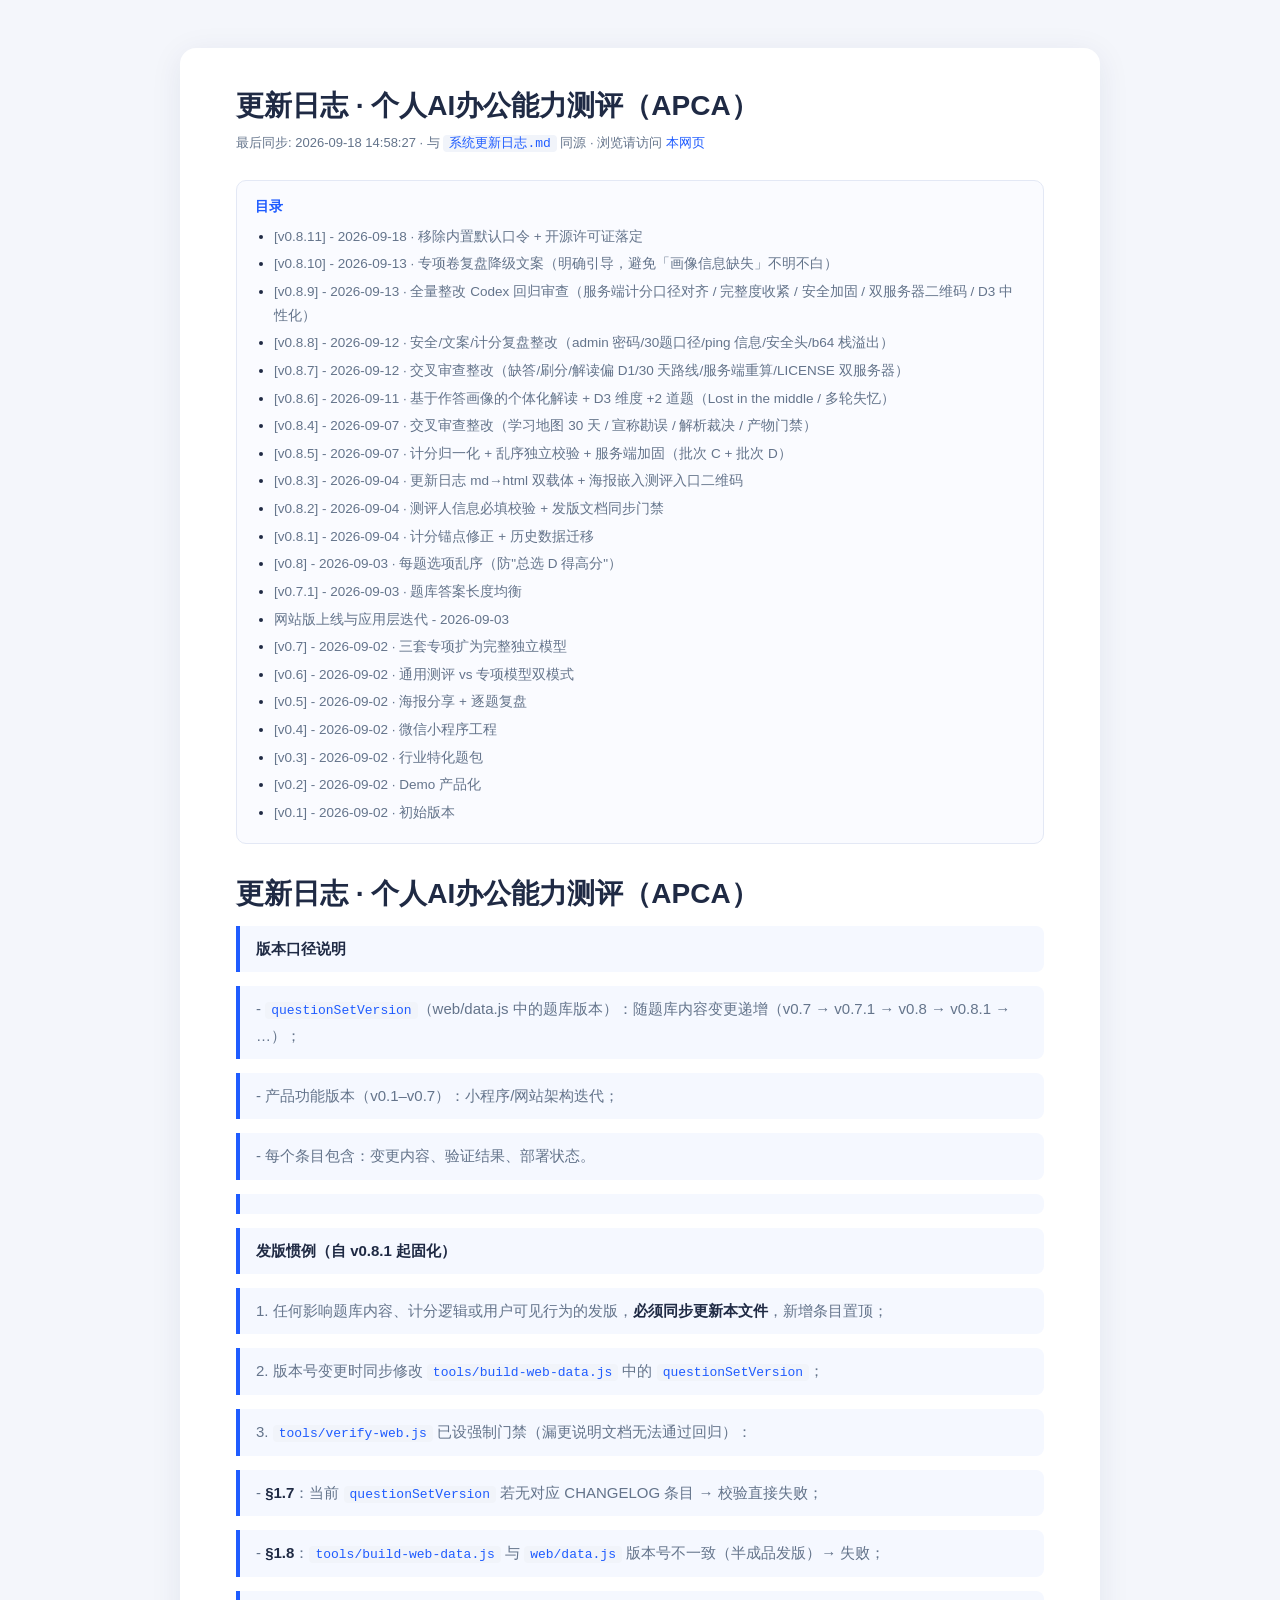
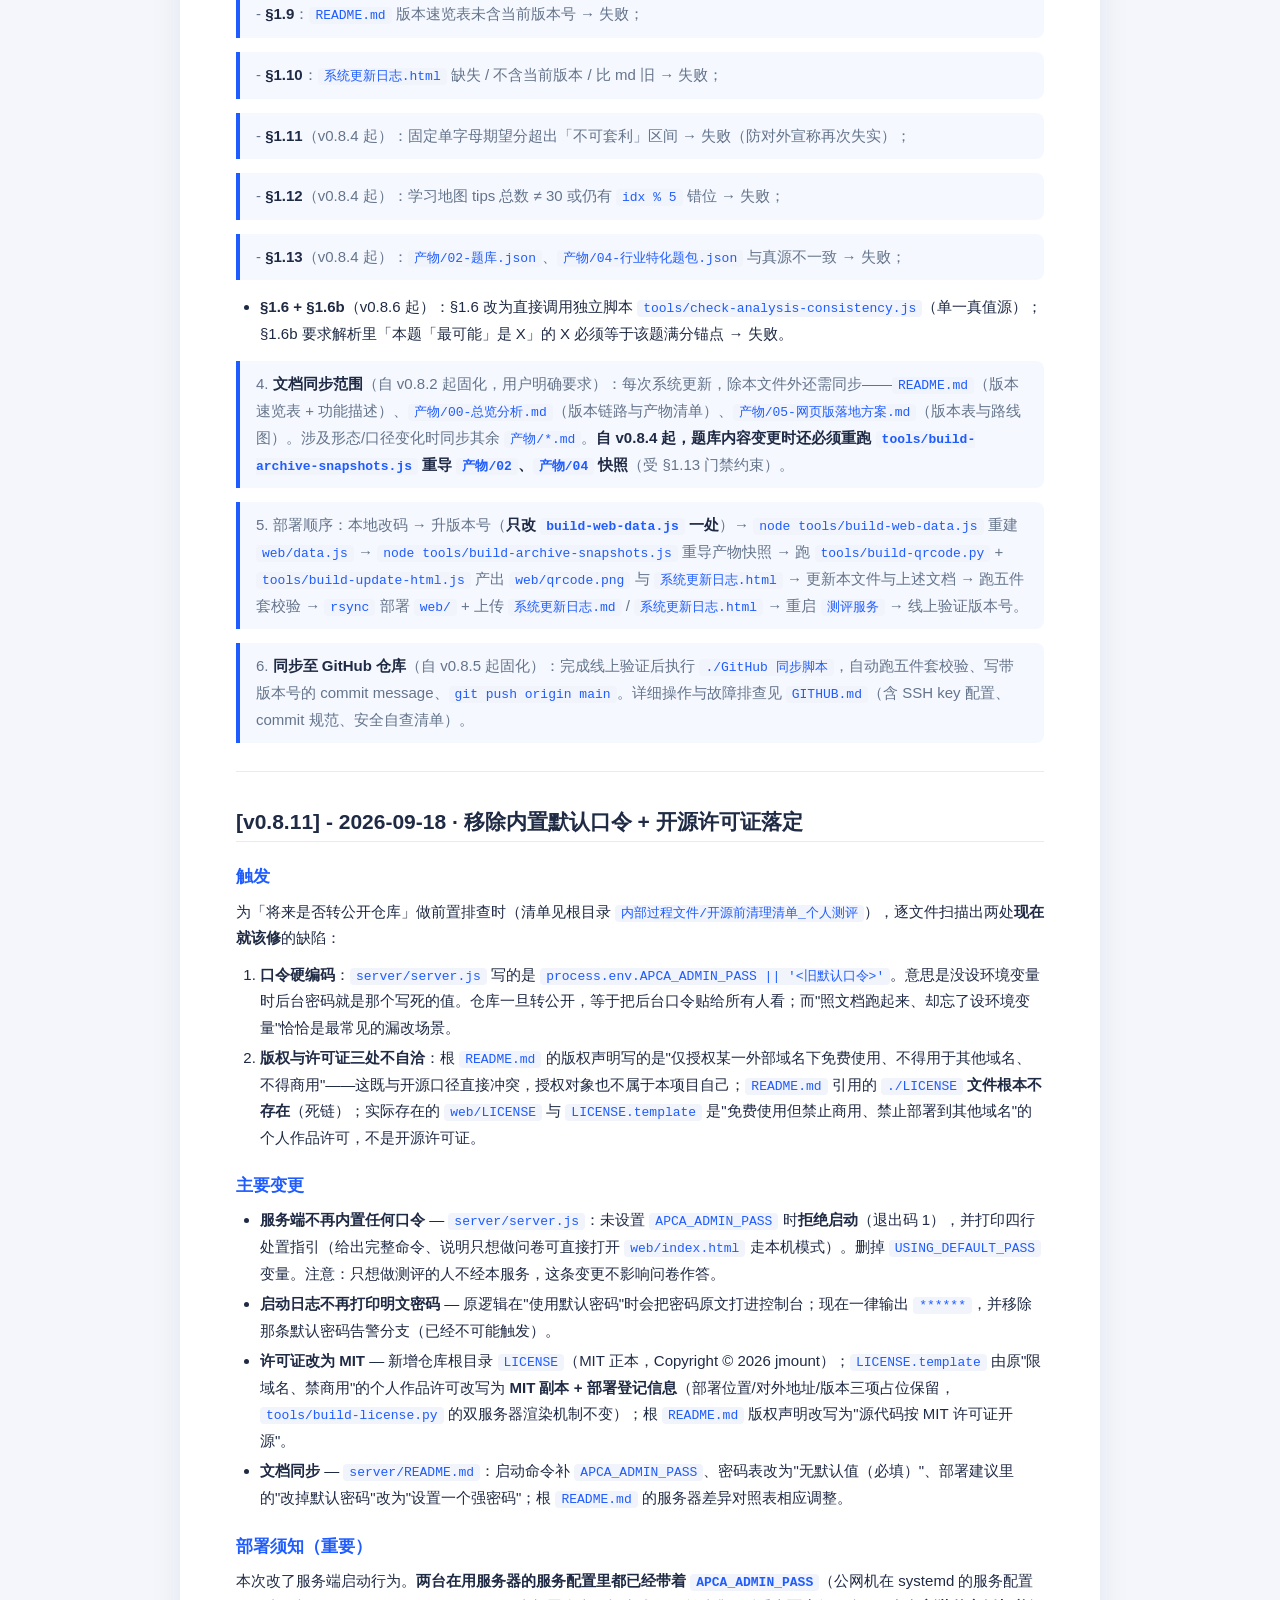
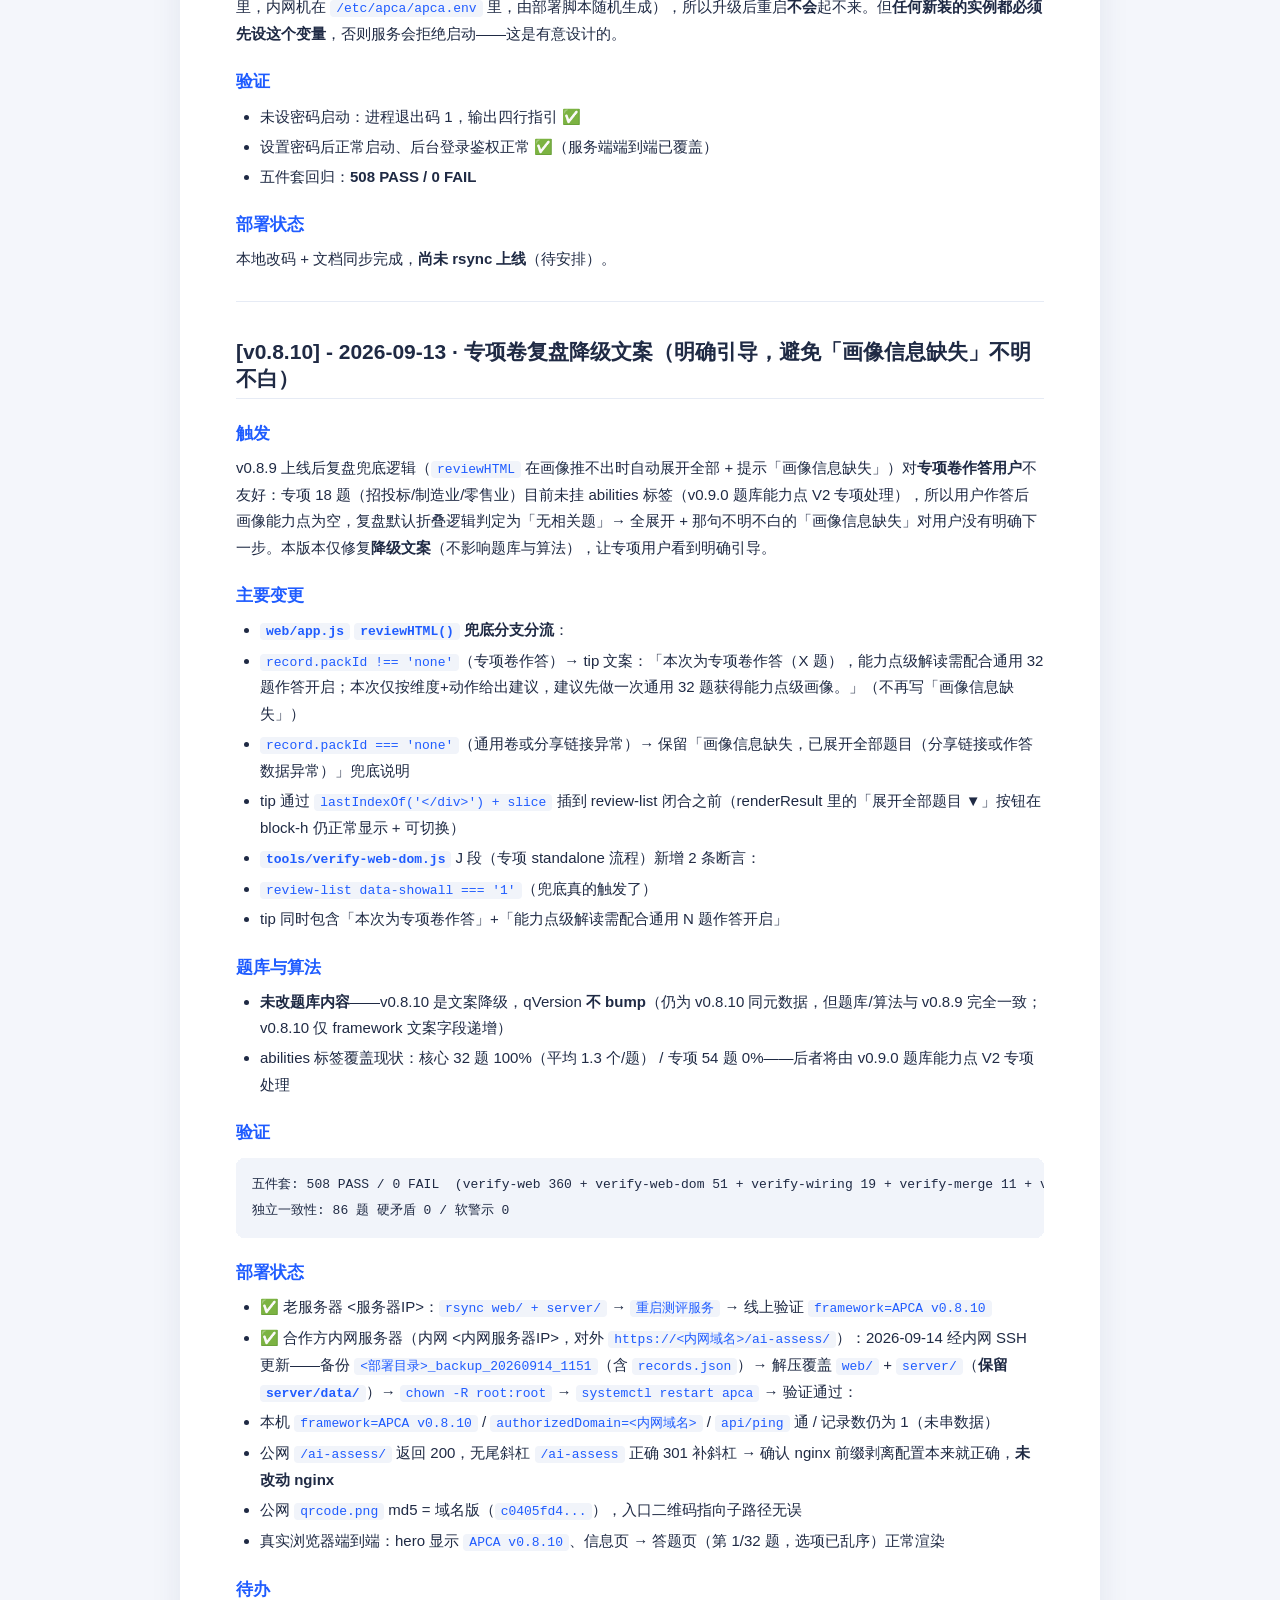
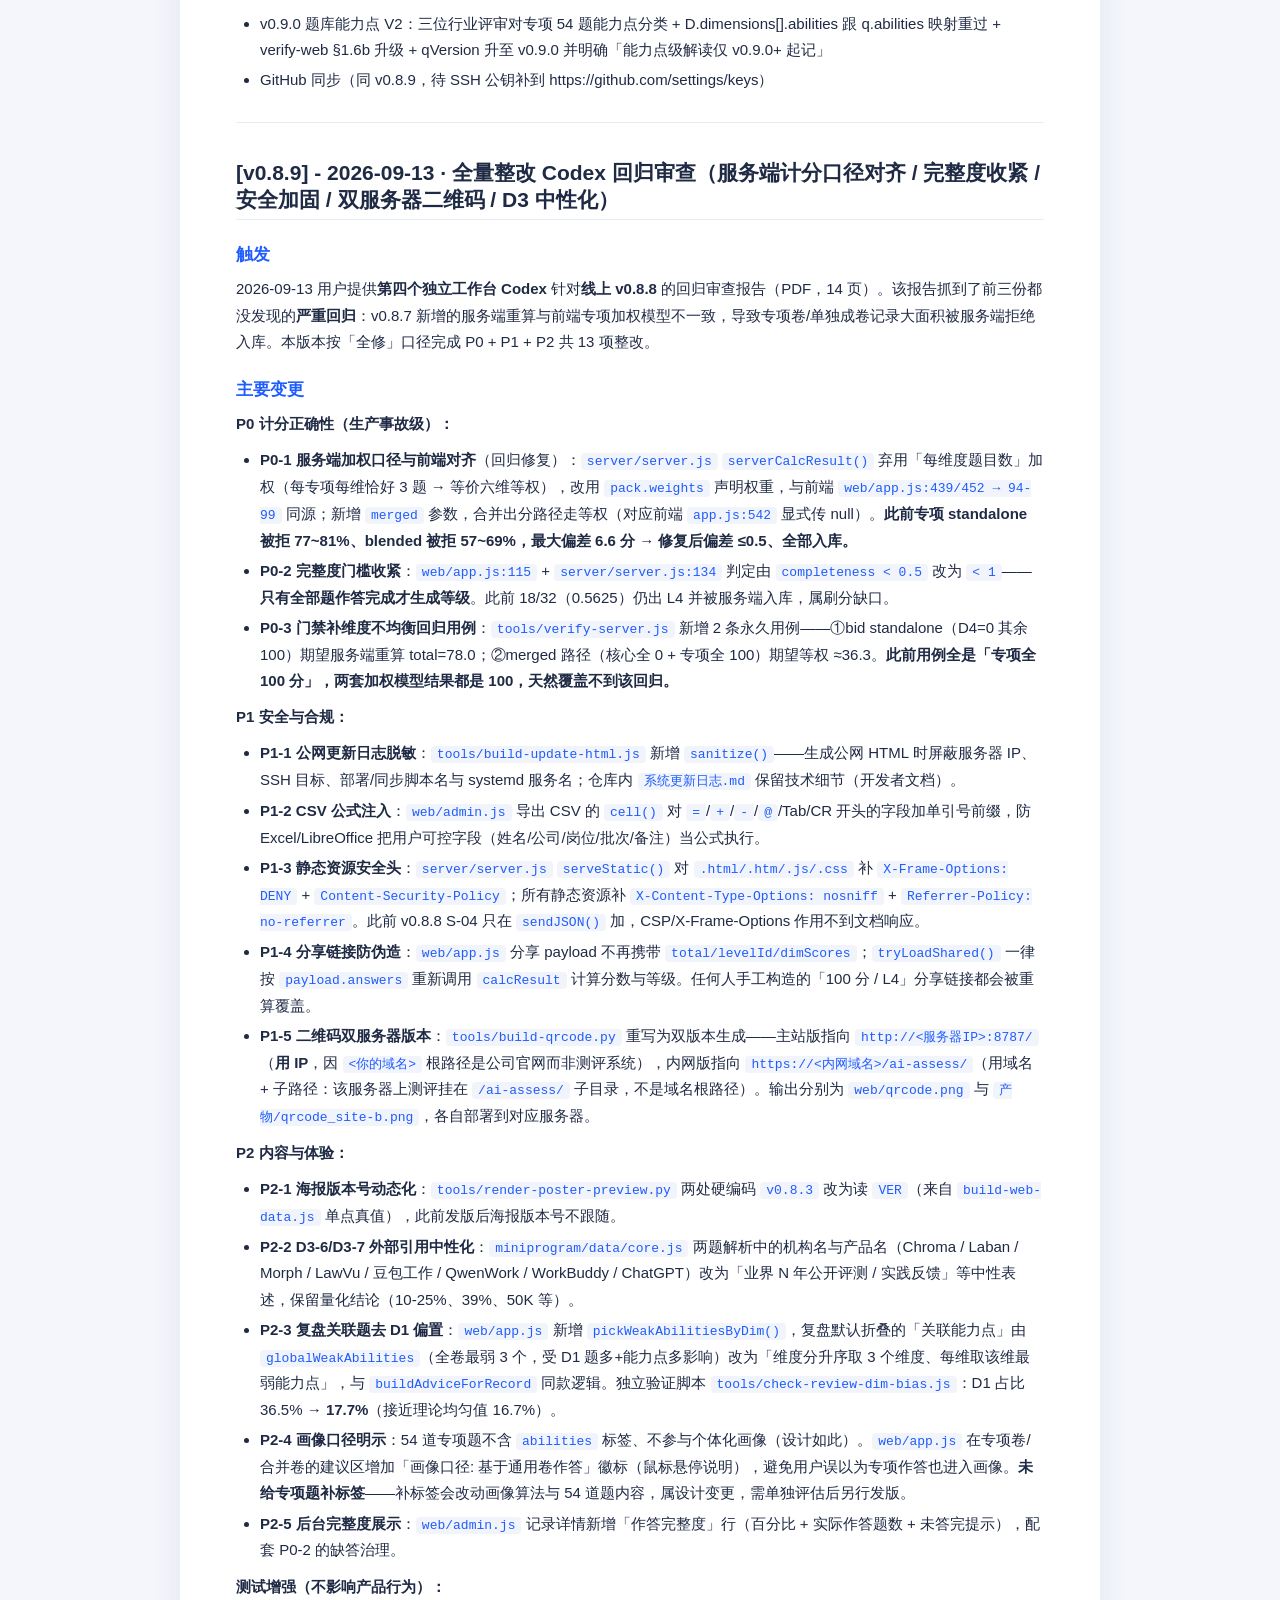
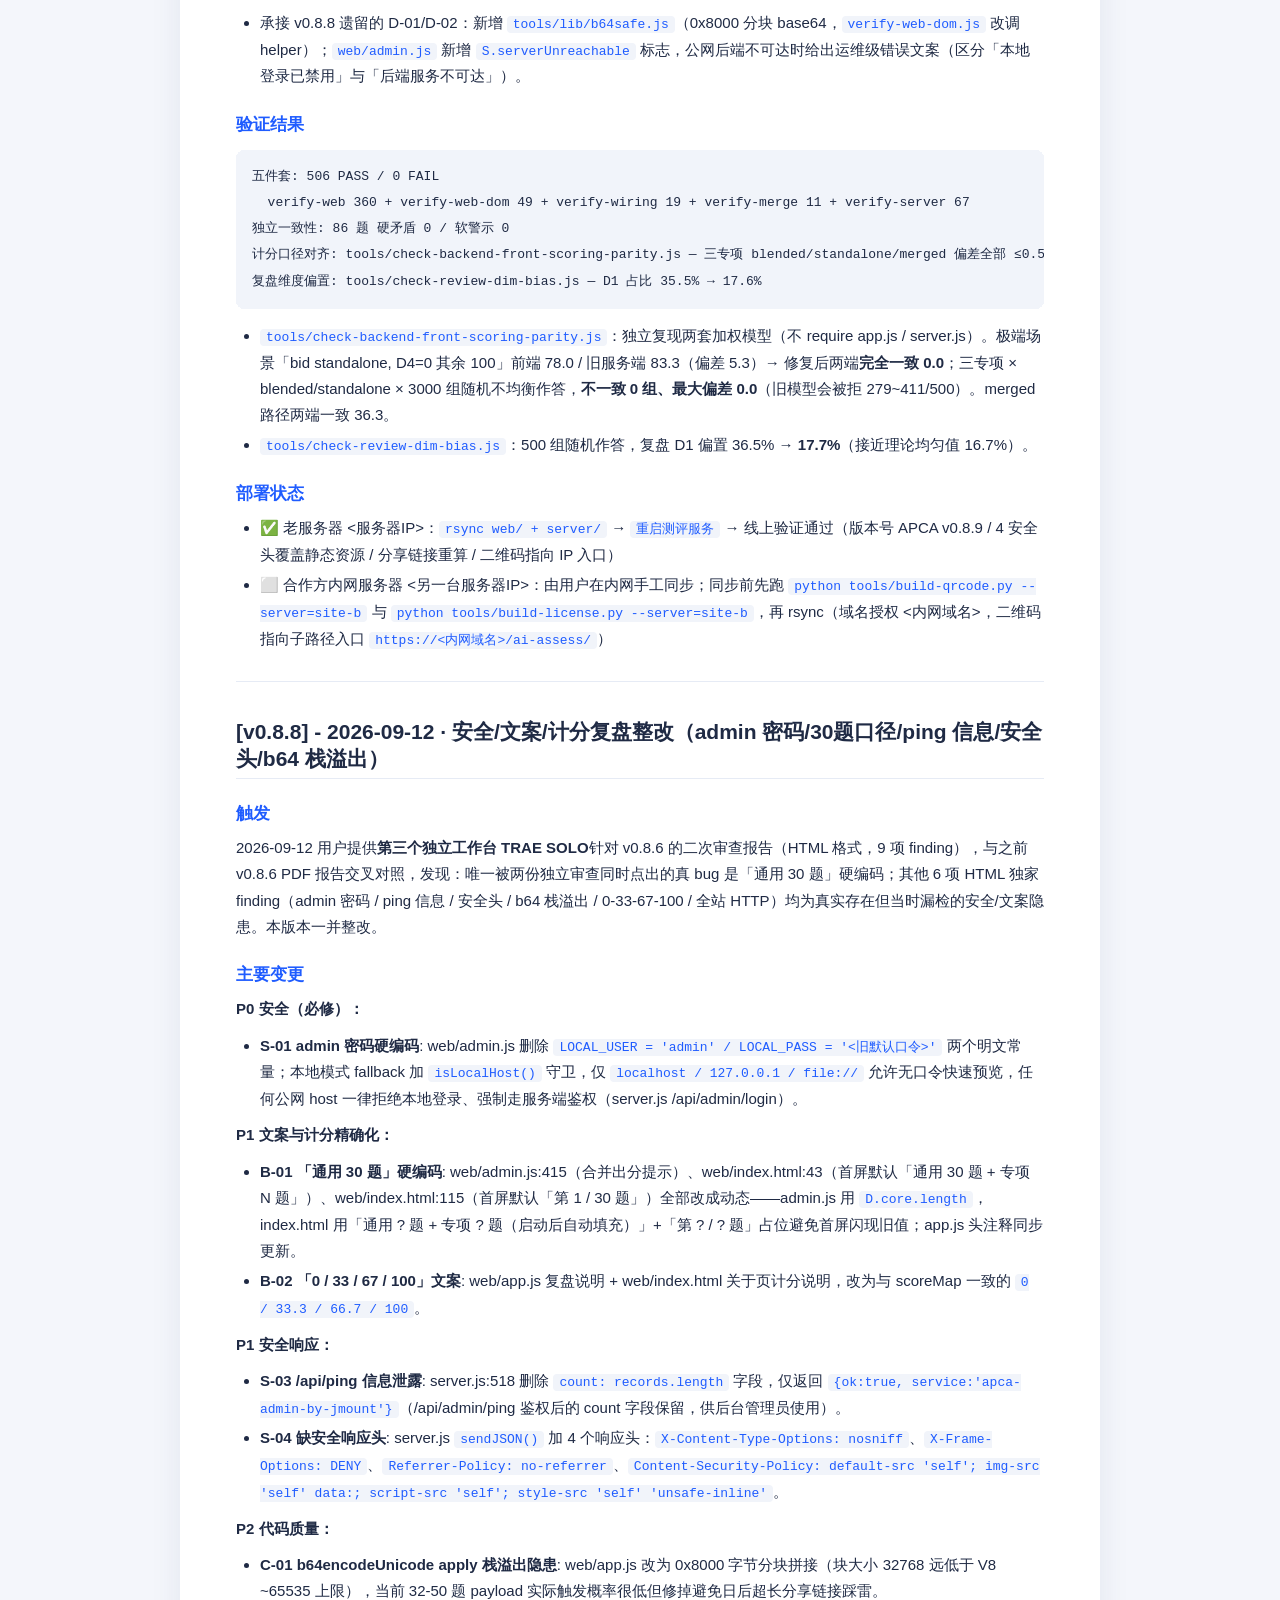
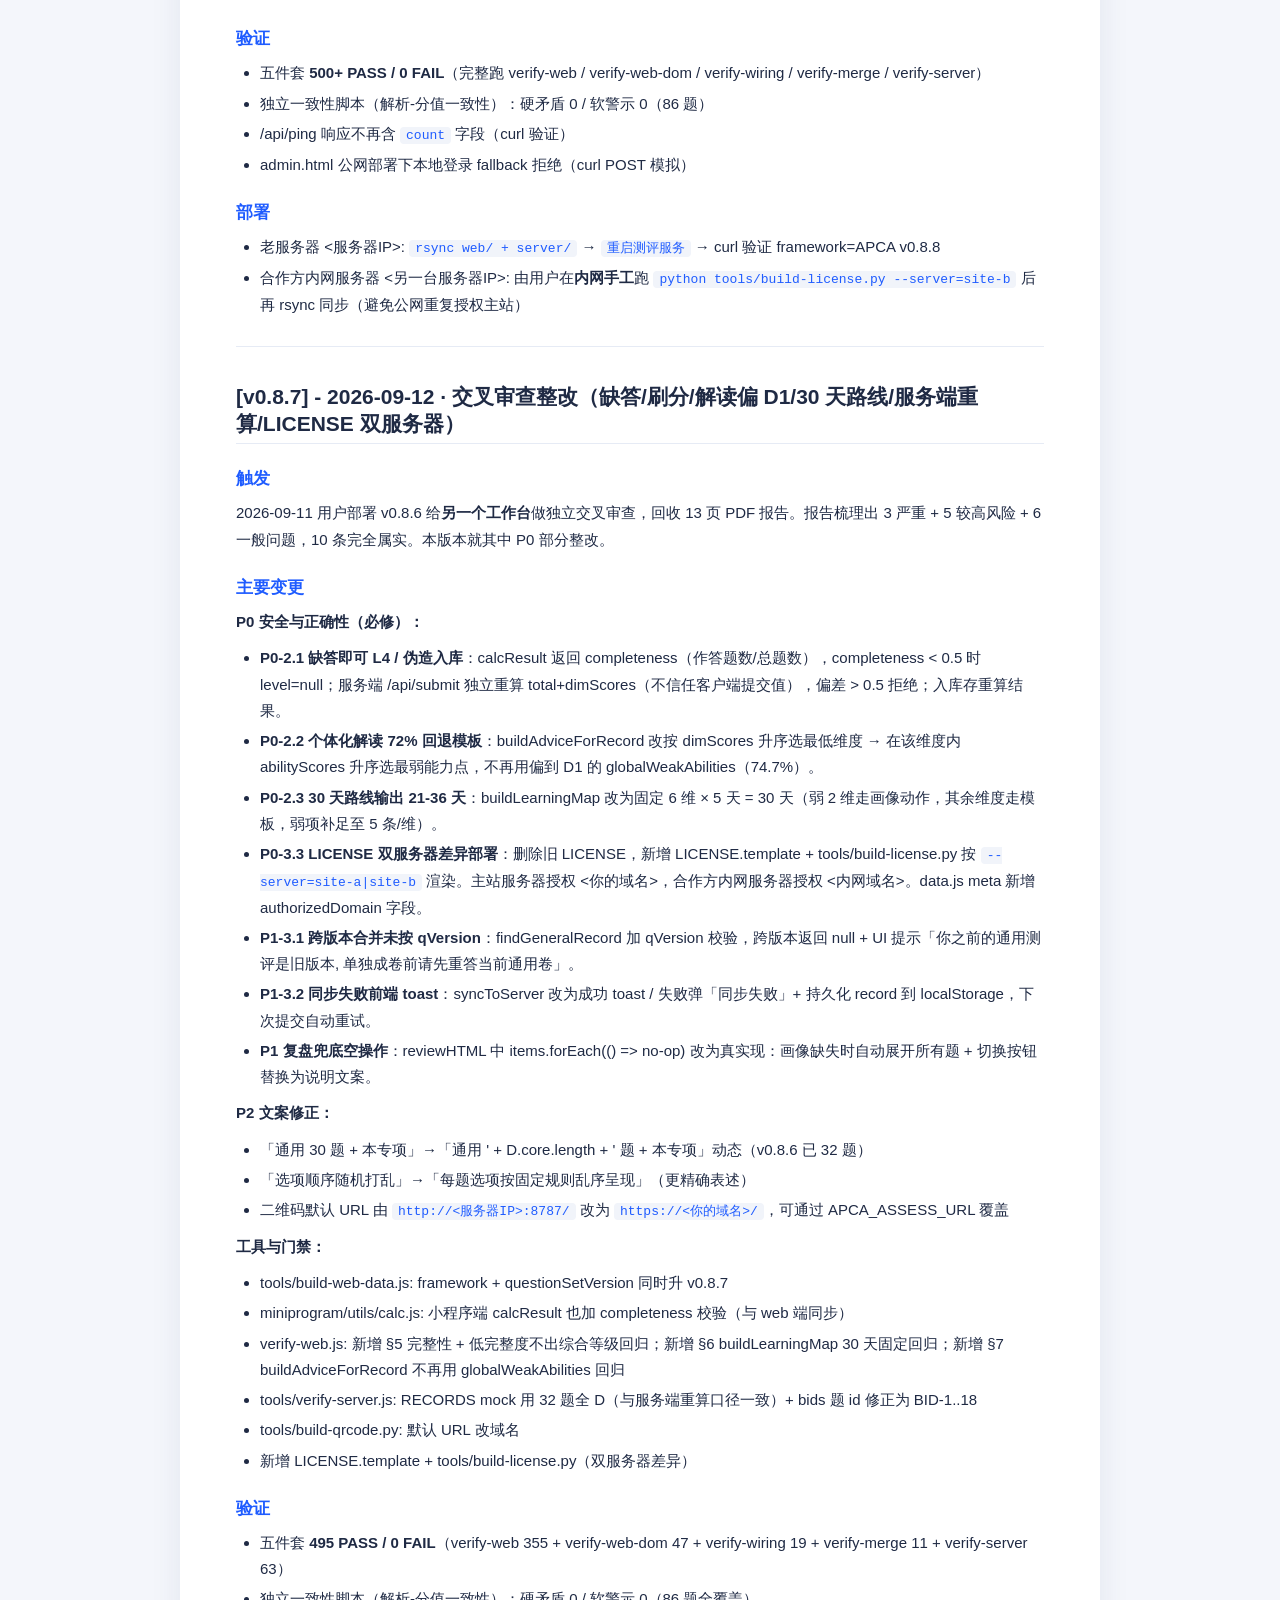
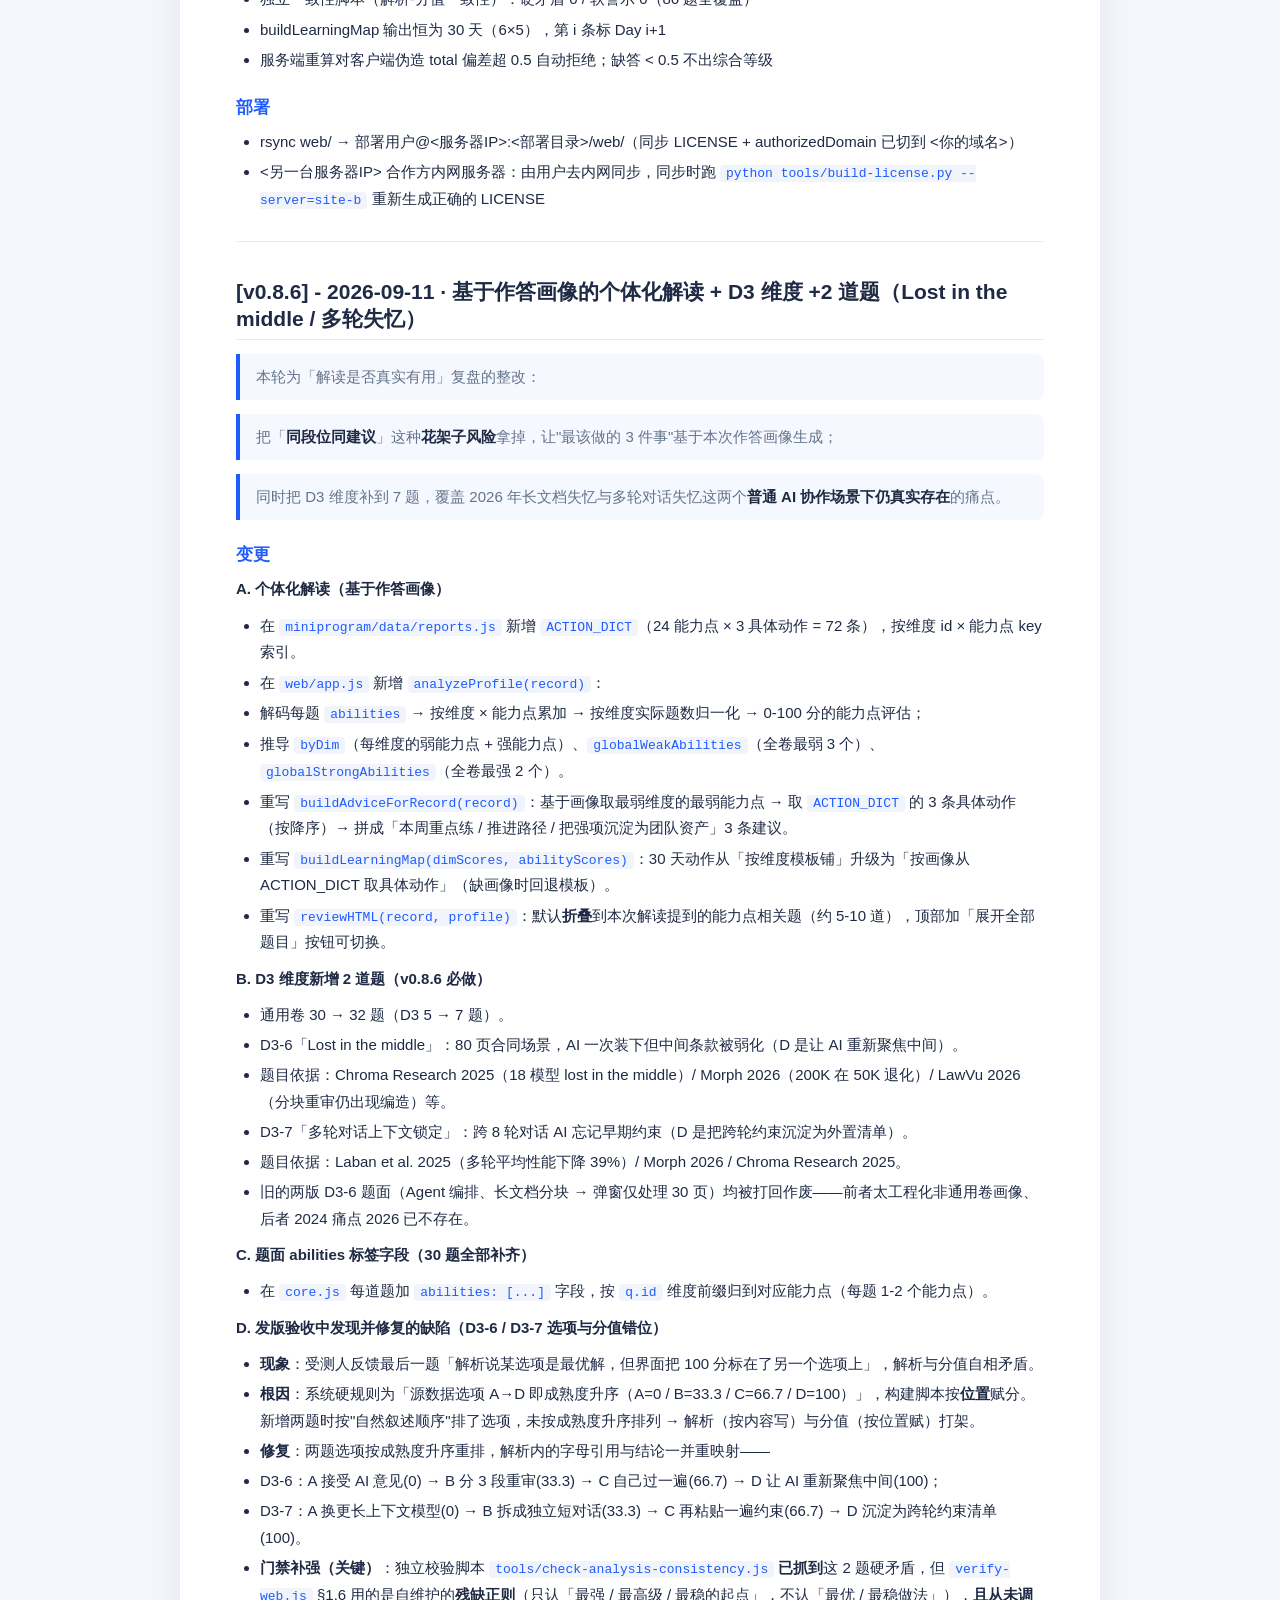
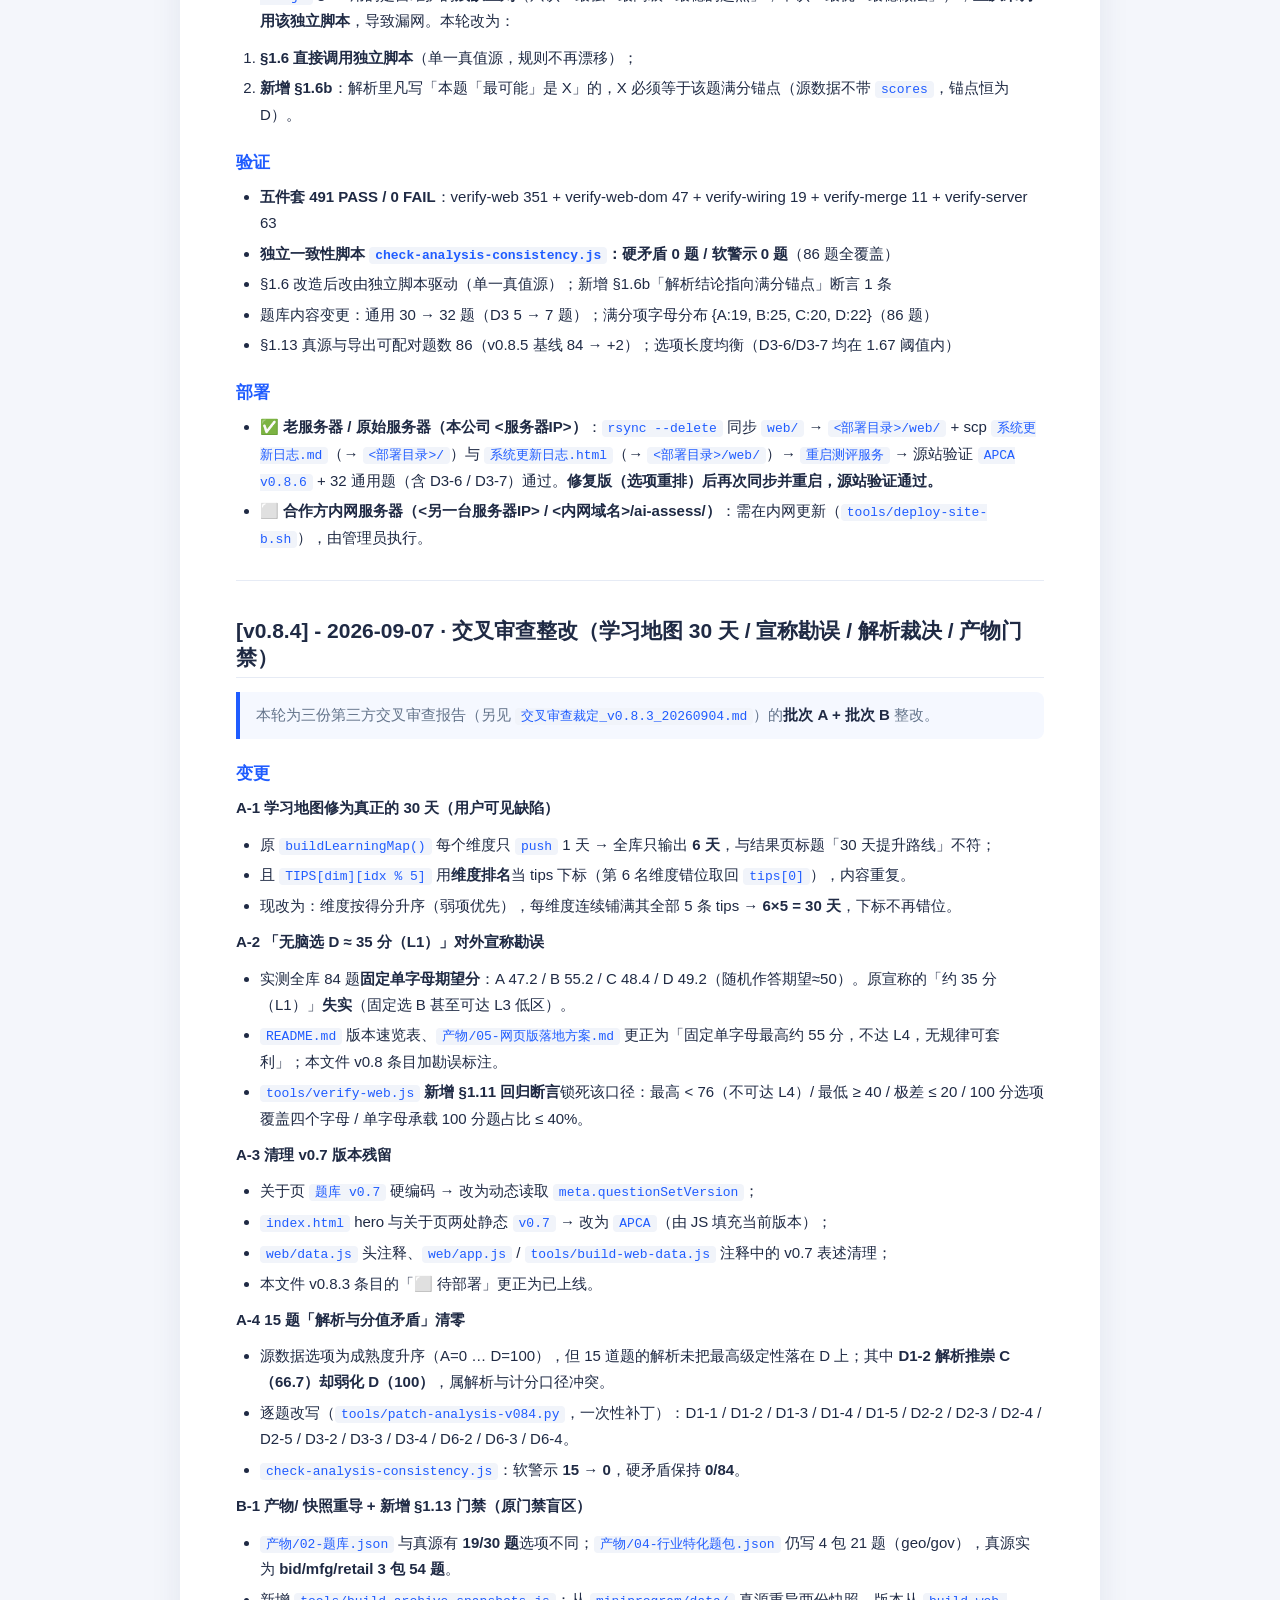
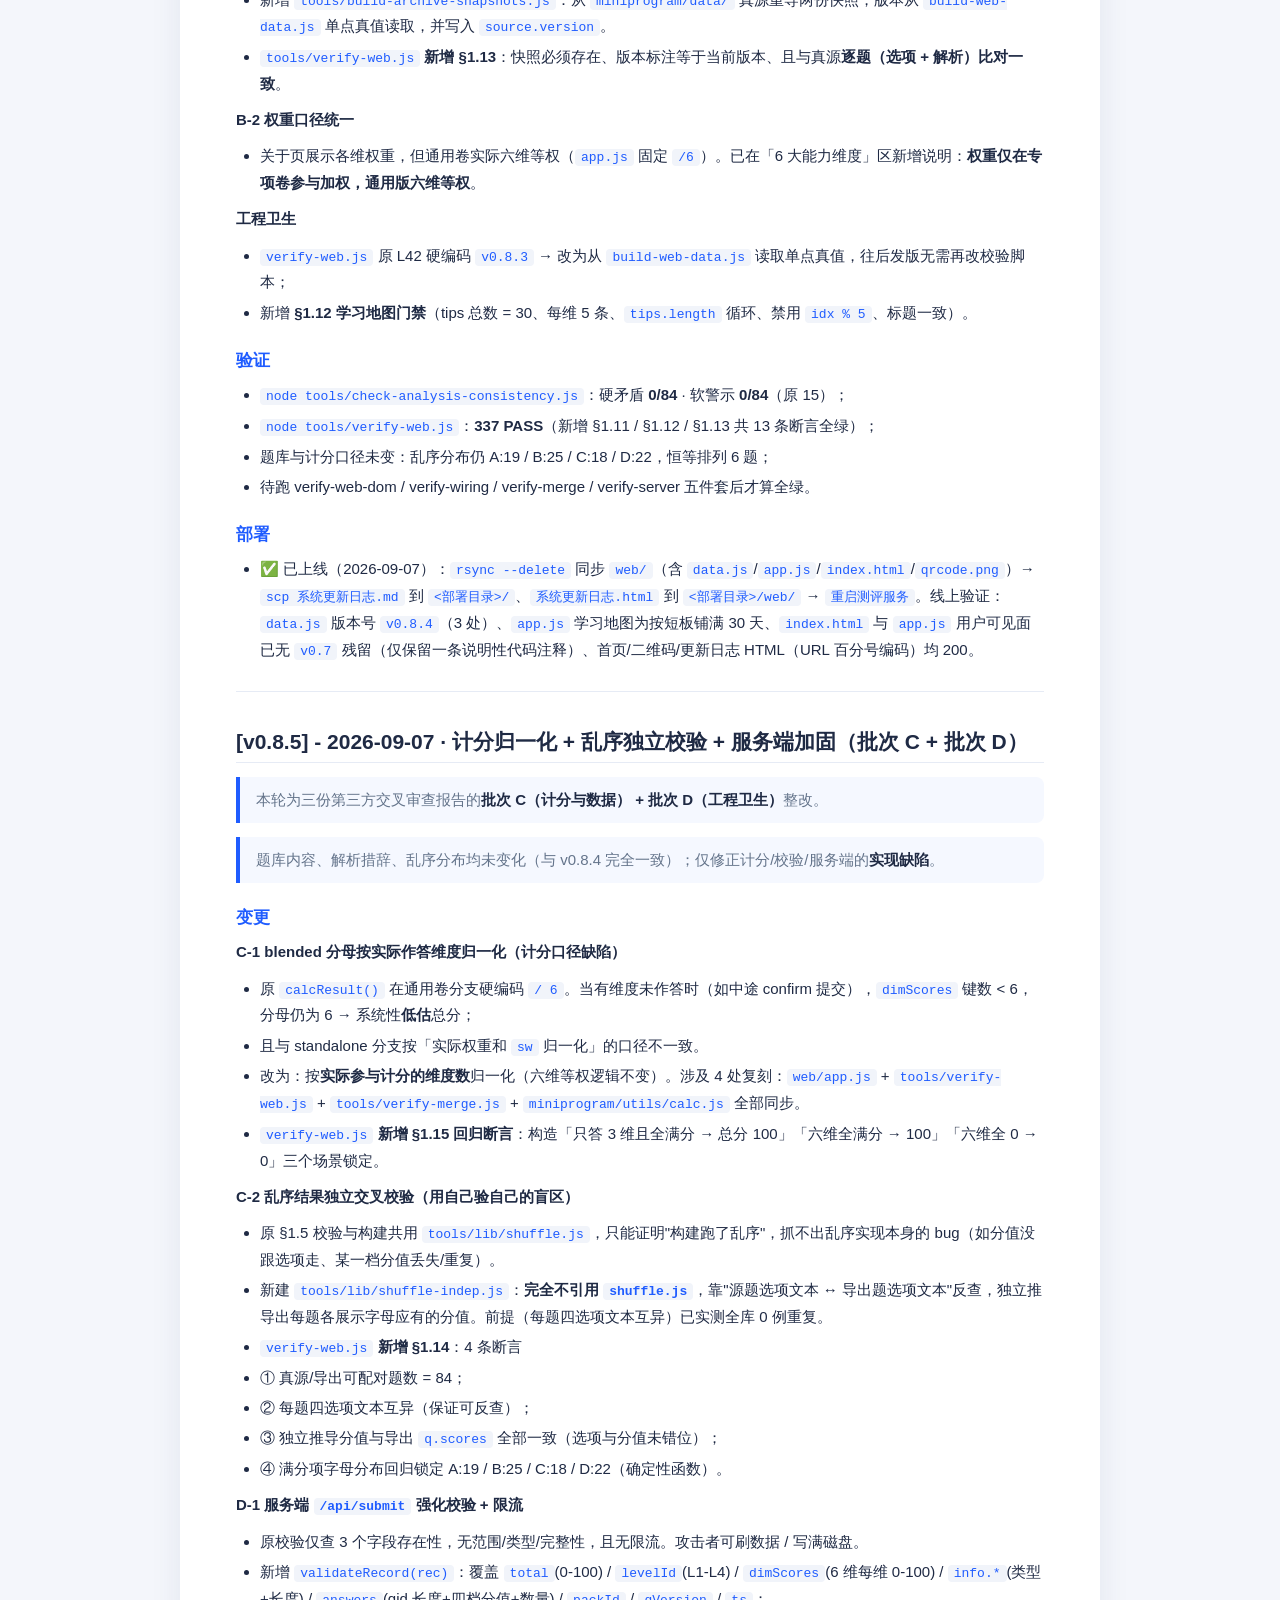
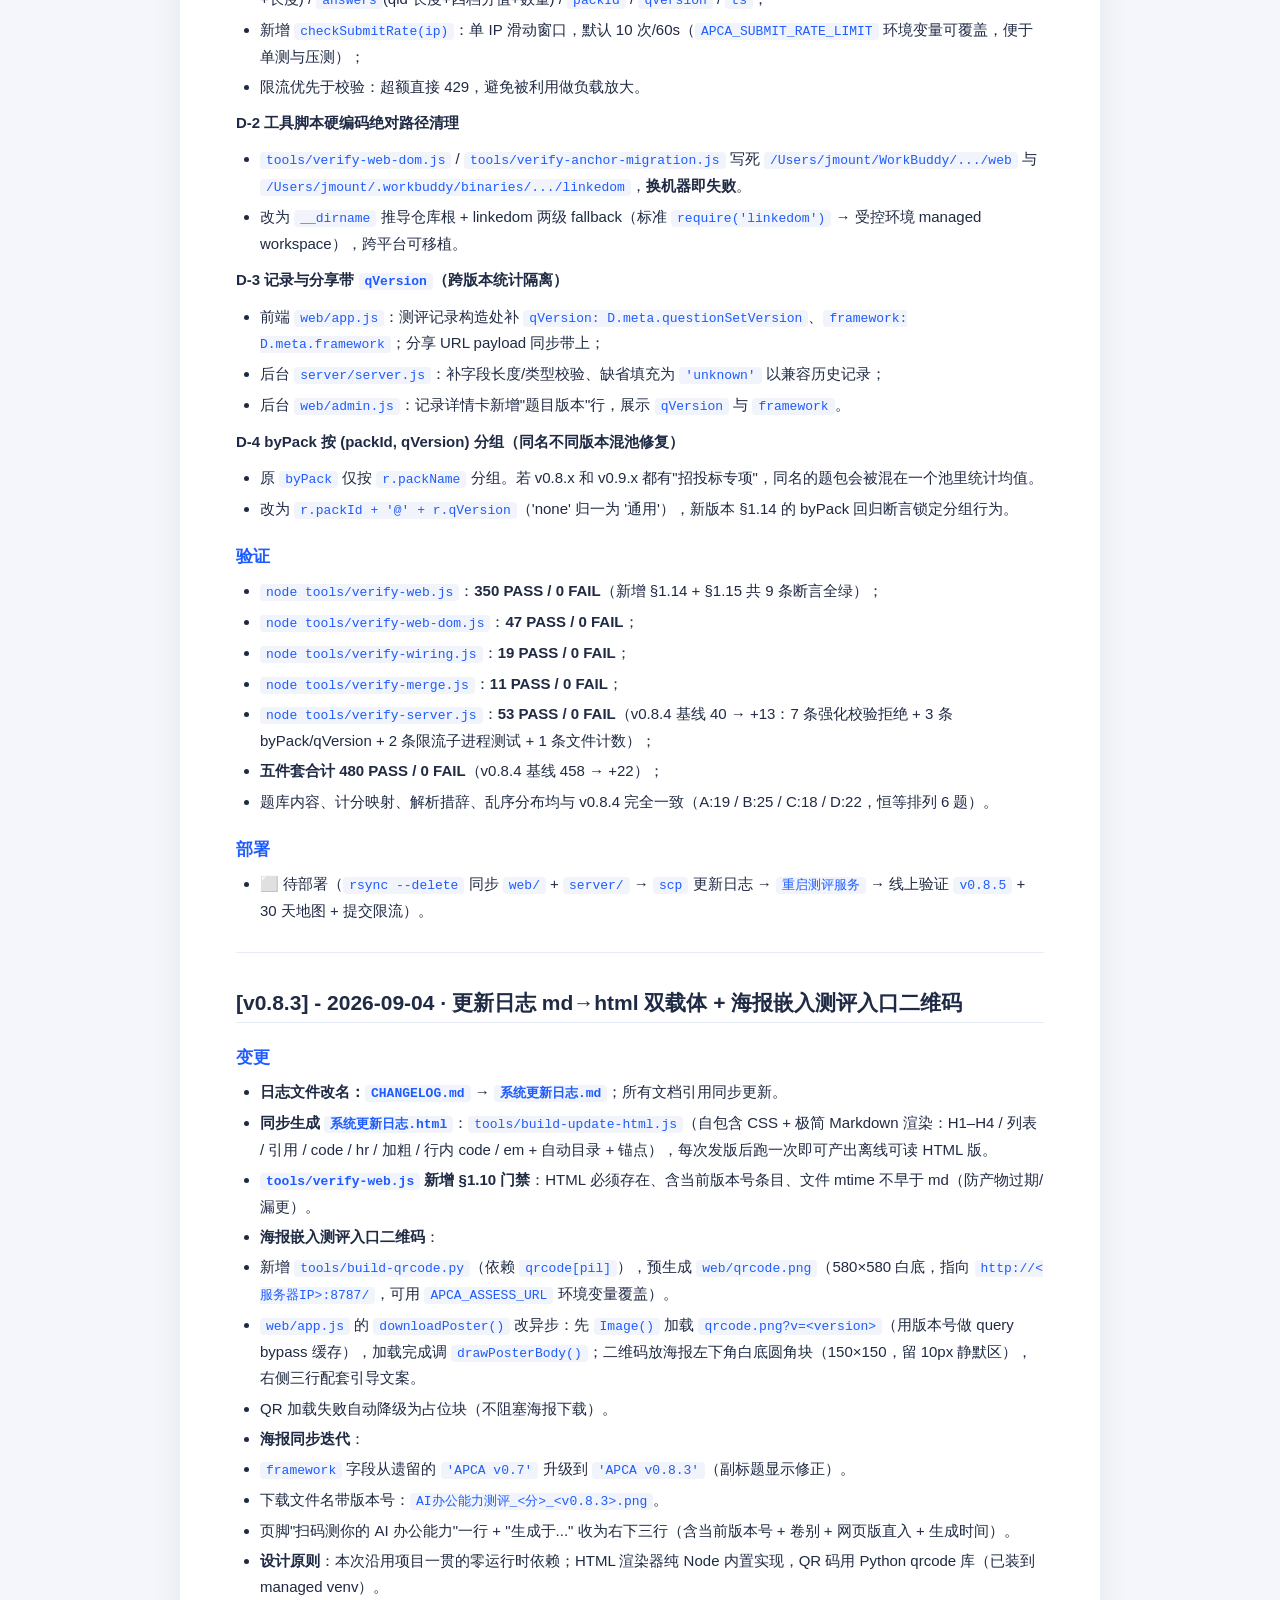
==== web/系统更新日志.html @ 47d24ab2 "APCA v0.8.11 · 转公开前置：仓库脱敏后重建 - 服务器IP/域名/SSH账号与密钥名/部署目录/口令文件路径一律换成中性写法 - 移除创建科技内网部署章节与专用部署脚本(移至工作区内部过" ====
<!DOCTYPE html>
<html lang="zh-CN">
<head>
<meta charset="utf-8">
<meta name="viewport" content="width=device-width, initial-scale=1">
<title>更新日志 · 个人AI办公能力测评（APCA）</title>
<style>
:root { --fg:#1f2a44; --muted:#64748b; --brand:#1f5cff; --code-bg:#f1f4fa; --quote-bg:#f5f8ff; --hr:#e6ebf5; }
* { box-sizing: border-box; }
body {
  margin: 0; padding: 48px 20px 80px;
  background: #f4f6fb;
  color: var(--fg);
  font-family: -apple-system, "PingFang SC", "Helvetica Neue", "Microsoft YaHei", sans-serif;
  font-size: 15px; line-height: 1.75;
}
.wrap { max-width: 920px; margin: 0 auto; background: #fff; border-radius: 16px;
  box-shadow: 0 6px 32px rgba(20,40,90,0.08); padding: 40px 56px; }
h1 { font-size: 28px; margin: 0 0 8px; line-height: 1.3; }
h2 { font-size: 21px; margin: 36px 0 12px; padding-bottom: 6px; border-bottom: 1px solid var(--hr); line-height: 1.3; }
h3 { font-size: 17px; margin: 24px 0 10px; color: var(--brand); line-height: 1.3; }
h4 { font-size: 15px; margin: 18px 0 8px; color: var(--muted); }
h1, h2, h3, h4 { position: relative; }
.anchor { position: absolute; left: -1.4em; top: 0; opacity: 0; transition: opacity .15s;
  color: var(--brand); text-decoration: none; font-weight: 400; }
h1:hover .anchor, h2:hover .anchor, h3:hover .anchor, h4:hover .anchor { opacity: 1; }
p { margin: 10px 0; }
ul, ol { padding-left: 1.6em; margin: 10px 0; }
li { margin: 4px 0; }
blockquote { margin: 14px 0; padding: 10px 16px; border-left: 4px solid var(--brand);
  background: var(--quote-bg); border-radius: 0 8px 8px 0; color: var(--muted); }
hr { border: 0; height: 1px; background: var(--hr); margin: 28px 0; }
code { background: var(--code-bg); padding: 1px 6px; border-radius: 4px; font-size: 13px; color: var(--brand); }
pre { background: var(--code-bg); padding: 14px 16px; border-radius: 8px; overflow: auto; margin: 14px 0; }
pre code { background: transparent; padding: 0; color: var(--fg); font-size: 13px; }
strong { color: var(--fg); font-weight: 700; }
a { color: var(--brand); text-decoration: none; }
a:hover { text-decoration: underline; }
.meta { color: var(--muted); font-size: 13px; margin-bottom: 24px; }
.toc { background: #fafbff; border: 1px solid #e3e8f5; border-radius: 10px;
  padding: 14px 18px; margin: 20px 0 32px; font-size: 13.5px; }
.toc b { display: block; margin-bottom: 6px; color: var(--brand); }
.toc ul { margin: 4px 0 0; padding-left: 1.4em; }
.toc a { color: var(--muted); }
.toc a:hover { color: var(--brand); }
@media (max-width: 720px) { .wrap { padding: 24px 20px; } h1 { font-size: 22px; } h2 { font-size: 18px; } }
</style>
</head>
<body>
<main class="wrap">
<h1>更新日志 · 个人AI办公能力测评（APCA）</h1>
<div class="meta">最后同步: 2026-09-18 14:58:27 · 与 <code>系统更新日志.md</code> 同源 · 浏览请访问 <a href="#">本网页</a></div>
<nav class="toc"><b>目录</b><ul><li><a href="#v0811---2026-09-18-移除内置默认口令-开源许可证落定">[v0.8.11] - 2026-09-18 · 移除内置默认口令 + 开源许可证落定</a></li><li><a href="#v0810---2026-09-13-专项卷复盘降级文案明确引导避免画像信息缺失不明不白">[v0.8.10] - 2026-09-13 · 专项卷复盘降级文案（明确引导，避免「画像信息缺失」不明不白）</a></li><li><a href="#v089---2026-09-13-全量整改-codex-回归审查服务端计分口径对齐-完整度收紧-安全加固-双服务器二维码-d3">[v0.8.9] - 2026-09-13 · 全量整改 Codex 回归审查（服务端计分口径对齐 / 完整度收紧 / 安全加固 / 双服务器二维码 / D3 中性化）</a></li><li><a href="#v088---2026-09-12-安全文案计分复盘整改admin-密码30题口径ping-信息安全头b64-栈溢出">[v0.8.8] - 2026-09-12 · 安全/文案/计分复盘整改（admin 密码/30题口径/ping 信息/安全头/b64 栈溢出）</a></li><li><a href="#v087---2026-09-12-交叉审查整改缺答刷分解读偏-d130-天路线服务端重算license-双服务器">[v0.8.7] - 2026-09-12 · 交叉审查整改（缺答/刷分/解读偏 D1/30 天路线/服务端重算/LICENSE 双服务器）</a></li><li><a href="#v086---2026-09-11-基于作答画像的个体化解读-d3-维度-2-道题lost-in-the-middle-多轮失忆">[v0.8.6] - 2026-09-11 · 基于作答画像的个体化解读 + D3 维度 +2 道题（Lost in the middle / 多轮失忆）</a></li><li><a href="#v084---2026-09-07-交叉审查整改学习地图-30-天-宣称勘误-解析裁决-产物门禁">[v0.8.4] - 2026-09-07 · 交叉审查整改（学习地图 30 天 / 宣称勘误 / 解析裁决 / 产物门禁）</a></li><li><a href="#v085---2026-09-07-计分归一化-乱序独立校验-服务端加固批次-c-批次-d">[v0.8.5] - 2026-09-07 · 计分归一化 + 乱序独立校验 + 服务端加固（批次 C + 批次 D）</a></li><li><a href="#v083---2026-09-04-更新日志-mdhtml-双载体-海报嵌入测评入口二维码">[v0.8.3] - 2026-09-04 · 更新日志 md→html 双载体 + 海报嵌入测评入口二维码</a></li><li><a href="#v082---2026-09-04-测评人信息必填校验-发版文档同步门禁">[v0.8.2] - 2026-09-04 · 测评人信息必填校验 + 发版文档同步门禁</a></li><li><a href="#v081---2026-09-04-计分锚点修正-历史数据迁移">[v0.8.1] - 2026-09-04 · 计分锚点修正 + 历史数据迁移</a></li><li><a href="#v08---2026-09-03-每题选项乱序防总选-d-得高分">[v0.8] - 2026-09-03 · 每题选项乱序（防&quot;总选 D 得高分&quot;）</a></li><li><a href="#v071---2026-09-03-题库答案长度均衡">[v0.7.1] - 2026-09-03 · 题库答案长度均衡</a></li><li><a href="#网站版上线与应用层迭代---2026-09-03">网站版上线与应用层迭代 - 2026-09-03</a></li><li><a href="#v07---2026-09-02-三套专项扩为完整独立模型">[v0.7] - 2026-09-02 · 三套专项扩为完整独立模型</a></li><li><a href="#v06---2026-09-02-通用测评-vs-专项模型双模式">[v0.6] - 2026-09-02 · 通用测评 vs 专项模型双模式</a></li><li><a href="#v05---2026-09-02-海报分享-逐题复盘">[v0.5] - 2026-09-02 · 海报分享 + 逐题复盘</a></li><li><a href="#v04---2026-09-02-微信小程序工程">[v0.4] - 2026-09-02 · 微信小程序工程</a></li><li><a href="#v03---2026-09-02-行业特化题包">[v0.3] - 2026-09-02 · 行业特化题包</a></li><li><a href="#v02---2026-09-02-demo-产品化">[v0.2] - 2026-09-02 · Demo 产品化</a></li><li><a href="#v01---2026-09-02-初始版本">[v0.1] - 2026-09-02 · 初始版本</a></li></ul></nav>
<h1 id="更新日志-个人ai办公能力测评apca">更新日志 · 个人AI办公能力测评（APCA）</h1>
<blockquote><strong>版本口径说明</strong></blockquote>
<blockquote>- <code>questionSetVersion</code>（web/data.js 中的题库版本）：随题库内容变更递增（v0.7 → v0.7.1 → v0.8 → v0.8.1 → …）；</blockquote>
<blockquote>- 产品功能版本（v0.1–v0.7）：小程序/网站架构迭代；</blockquote>
<blockquote>- 每个条目包含：变更内容、验证结果、部署状态。</blockquote>
<blockquote></blockquote>
<blockquote><strong>发版惯例（自 v0.8.1 起固化）</strong></blockquote>
<blockquote>1. 任何影响题库内容、计分逻辑或用户可见行为的发版，<strong>必须同步更新本文件</strong>，新增条目置顶；</blockquote>
<blockquote>2. 版本号变更时同步修改 <code>tools/build-web-data.js</code> 中的 <code>questionSetVersion</code>；</blockquote>
<blockquote>3. <code>tools/verify-web.js</code> 已设强制门禁（漏更说明文档无法通过回归）：</blockquote>
<blockquote>   - <strong>§1.7</strong>：当前 <code>questionSetVersion</code> 若无对应 CHANGELOG 条目 → 校验直接失败；</blockquote>
<blockquote>   - <strong>§1.8</strong>：<code>tools/build-web-data.js</code> 与 <code>web/data.js</code> 版本号不一致（半成品发版）→ 失败；</blockquote>
<blockquote>   - <strong>§1.9</strong>：<code>README.md</code> 版本速览表未含当前版本号 → 失败；</blockquote>
<blockquote>   - <strong>§1.10</strong>：<code>系统更新日志.html</code> 缺失 / 不含当前版本 / 比 md 旧 → 失败；</blockquote>
<blockquote>   - <strong>§1.11</strong>（v0.8.4 起）：固定单字母期望分超出「不可套利」区间 → 失败（防对外宣称再次失实）；</blockquote>
<blockquote>   - <strong>§1.12</strong>（v0.8.4 起）：学习地图 tips 总数 ≠ 30 或仍有 <code>idx % 5</code> 错位 → 失败；</blockquote>
<blockquote>   - <strong>§1.13</strong>（v0.8.4 起）：<code>产物/02-题库.json</code>、<code>产物/04-行业特化题包.json</code> 与真源不一致 → 失败；</blockquote>
<ul>
<li><strong>§1.6 + §1.6b</strong>（v0.8.6 起）：§1.6 改为直接调用独立脚本 <code>tools/check-analysis-consistency.js</code>（单一真值源）；§1.6b 要求解析里「本题「最可能」是 X」的 X 必须等于该题满分锚点 → 失败。</li>
</ul>
<blockquote>4. <strong>文档同步范围</strong>（自 v0.8.2 起固化，用户明确要求）：每次系统更新，除本文件外还需同步——<code>README.md</code>（版本速览表 + 功能描述）、<code>产物/00-总览分析.md</code>（版本链路与产物清单）、<code>产物/05-网页版落地方案.md</code>（版本表与路线图）。涉及形态/口径变化时同步其余 <code>产物/*.md</code>。<strong>自 v0.8.4 起，题库内容变更时还必须重跑 <code>tools/build-archive-snapshots.js</code> 重导 <code>产物/02</code>、<code>产物/04</code> 快照</strong>（受 §1.13 门禁约束）。</blockquote>
<blockquote>5. 部署顺序：本地改码 → 升版本号（<strong>只改 <code>build-web-data.js</code> 一处</strong>）→ <code>node tools/build-web-data.js</code> 重建 <code>web/data.js</code> → <code>node tools/build-archive-snapshots.js</code> 重导产物快照 → 跑 <code>tools/build-qrcode.py</code> + <code>tools/build-update-html.js</code> 产出 <code>web/qrcode.png</code> 与 <code>系统更新日志.html</code> → 更新本文件与上述文档 → 跑五件套校验 → <code>rsync</code> 部署 <code>web/</code> + 上传 <code>系统更新日志.md</code> / <code>系统更新日志.html</code> → 重启 <code>测评服务</code> → 线上验证版本号。</blockquote>
<blockquote>6. <strong>同步至 GitHub 仓库</strong>（自 v0.8.5 起固化）：完成线上验证后执行 <code>./GitHub 同步脚本</code>，自动跑五件套校验、写带版本号的 commit message、<code>git push origin main</code>。详细操作与故障排查见 <code>GITHUB.md</code>（含 SSH key 配置、commit 规范、安全自查清单）。</blockquote>
<hr/>
<h2 id="v0811---2026-09-18-移除内置默认口令-开源许可证落定">[v0.8.11] - 2026-09-18 · 移除内置默认口令 + 开源许可证落定<a class="anchor" href="#v0811---2026-09-18-移除内置默认口令-开源许可证落定">#</a></h2>
<h3 id="触发">触发<a class="anchor" href="#触发">#</a></h3>
<p>为「将来是否转公开仓库」做前置排查时（清单见根目录 <code>内部过程文件/开源前清理清单_个人测评</code>），逐文件扫描出两处<strong>现在就该修</strong>的缺陷：</p>
<ol>
<li><strong>口令硬编码</strong>：<code>server/server.js</code> 写的是 <code>process.env.APCA_ADMIN_PASS || &#39;&lt;旧默认口令&gt;&#39;</code>。意思是没设环境变量时后台密码就是那个写死的值。仓库一旦转公开，等于把后台口令贴给所有人看；而&quot;照文档跑起来、却忘了设环境变量&quot;恰恰是最常见的漏改场景。</li>
<li><strong>版权与许可证三处不自洽</strong>：根 <code>README.md</code> 的版权声明写的是&quot;仅授权某一外部域名下免费使用、不得用于其他域名、不得商用&quot;——这既与开源口径直接冲突，授权对象也不属于本项目自己；<code>README.md</code> 引用的 <code>./LICENSE</code> <strong>文件根本不存在</strong>（死链）；实际存在的 <code>web/LICENSE</code> 与 <code>LICENSE.template</code> 是&quot;免费使用但禁止商用、禁止部署到其他域名&quot;的个人作品许可，不是开源许可证。</li>
</ol>
<h3 id="主要变更">主要变更<a class="anchor" href="#主要变更">#</a></h3>
<ul>
<li><strong>服务端不再内置任何口令</strong> — <code>server/server.js</code>：未设置 <code>APCA_ADMIN_PASS</code> 时<strong>拒绝启动</strong>（退出码 1），并打印四行处置指引（给出完整命令、说明只想做问卷可直接打开 <code>web/index.html</code> 走本机模式）。删掉 <code>USING_DEFAULT_PASS</code> 变量。注意：只想做测评的人不经本服务，这条变更不影响问卷作答。</li>
<li><strong>启动日志不再打印明文密码</strong> — 原逻辑在&quot;使用默认密码&quot;时会把密码原文打进控制台；现在一律输出 <code>******</code>，并移除那条默认密码告警分支（已经不可能触发）。</li>
<li><strong>许可证改为 MIT</strong> — 新增仓库根目录 <code>LICENSE</code>（MIT 正本，Copyright © 2026 jmount）；<code>LICENSE.template</code> 由原&quot;限域名、禁商用&quot;的个人作品许可改写为 <strong>MIT 副本 + 部署登记信息</strong>（部署位置/对外地址/版本三项占位保留，<code>tools/build-license.py</code> 的双服务器渲染机制不变）；根 <code>README.md</code> 版权声明改写为&quot;源代码按 MIT 许可证开源&quot;。</li>
<li><strong>文档同步</strong> — <code>server/README.md</code>：启动命令补 <code>APCA_ADMIN_PASS</code>、密码表改为&quot;无默认值（必填）&quot;、部署建议里的&quot;改掉默认密码&quot;改为&quot;设置一个强密码&quot;；根 <code>README.md</code> 的服务器差异对照表相应调整。</li>
</ul>
<h3 id="部署须知重要">部署须知（重要）<a class="anchor" href="#部署须知重要">#</a></h3>
<p>本次改了服务端启动行为。<strong>两台在用服务器的服务配置里都已经带着 <code>APCA_ADMIN_PASS</code></strong>（公网机在 systemd 的服务配置里，内网机在 <code>/etc/apca/apca.env</code> 里，由部署脚本随机生成），所以升级后重启<strong>不会</strong>起不来。但<strong>任何新装的实例都必须先设这个变量</strong>，否则服务会拒绝启动——这是有意设计的。</p>
<h3 id="验证">验证<a class="anchor" href="#验证">#</a></h3>
<ul>
<li>未设密码启动：进程退出码 1，输出四行指引 ✅</li>
<li>设置密码后正常启动、后台登录鉴权正常 ✅（服务端端到端已覆盖）</li>
<li>五件套回归：<strong>508 PASS / 0 FAIL</strong></li>
</ul>
<h3 id="部署状态">部署状态<a class="anchor" href="#部署状态">#</a></h3>
<p>本地改码 + 文档同步完成，<strong>尚未 rsync 上线</strong>（待安排）。</p>
<hr/>
<h2 id="v0810---2026-09-13-专项卷复盘降级文案明确引导避免画像信息缺失不明不白">[v0.8.10] - 2026-09-13 · 专项卷复盘降级文案（明确引导，避免「画像信息缺失」不明不白）<a class="anchor" href="#v0810---2026-09-13-专项卷复盘降级文案明确引导避免画像信息缺失不明不白">#</a></h2>
<h3 id="触发">触发<a class="anchor" href="#触发">#</a></h3>
<p>v0.8.9 上线后复盘兜底逻辑（<code>reviewHTML</code> 在画像推不出时自动展开全部 + 提示「画像信息缺失」）对<strong>专项卷作答用户</strong>不友好：专项 18 题（招投标/制造业/零售业）目前未挂 abilities 标签（v0.9.0 题库能力点 V2 专项处理），所以用户作答后画像能力点为空，复盘默认折叠逻辑判定为「无相关题」→ 全展开 + 那句不明不白的「画像信息缺失」对用户没有明确下一步。本版本仅修复<strong>降级文案</strong>（不影响题库与算法），让专项用户看到明确引导。</p>
<h3 id="主要变更">主要变更<a class="anchor" href="#主要变更">#</a></h3>
<ul>
<li><strong><code>web/app.js</code> <code>reviewHTML()</code> 兜底分支分流</strong>：</li>
<li><code>record.packId !== &#39;none&#39;</code>（专项卷作答）→ tip 文案：「本次为专项卷作答（X 题），能力点级解读需配合通用 32 题作答开启；本次仅按维度+动作给出建议，建议先做一次通用 32 题获得能力点级画像。」（不再写「画像信息缺失」）</li>
<li><code>record.packId === &#39;none&#39;</code>（通用卷或分享链接异常）→ 保留「画像信息缺失，已展开全部题目（分享链接或作答数据异常）」兜底说明</li>
<li>tip 通过 <code>lastIndexOf(&#39;&lt;/div&gt;&#39;) + slice</code> 插到 review-list 闭合之前（renderResult 里的「展开全部题目 ▼」按钮在 block-h 仍正常显示 + 可切换）</li>
<li><strong><code>tools/verify-web-dom.js</code></strong> J 段（专项 standalone 流程）新增 2 条断言：</li>
<li><code>review-list data-showall === &#39;1&#39;</code>（兜底真的触发了）</li>
<li>tip 同时包含「本次为专项卷作答」+「能力点级解读需配合通用 N 题作答开启」</li>
</ul>
<h3 id="题库与算法">题库与算法<a class="anchor" href="#题库与算法">#</a></h3>
<ul>
<li><strong>未改题库内容</strong>——v0.8.10 是文案降级，qVersion <strong>不 bump</strong>（仍为 v0.8.10 同元数据，但题库/算法与 v0.8.9 完全一致；v0.8.10 仅 framework 文案字段递增）</li>
<li>abilities 标签覆盖现状：核心 32 题 100%（平均 1.3 个/题） / 专项 54 题 0%——后者将由 v0.9.0 题库能力点 V2 专项处理</li>
</ul>
<h3 id="验证">验证<a class="anchor" href="#验证">#</a></h3>
<pre><code class="lang-">五件套: 508 PASS / 0 FAIL  (verify-web 360 + verify-web-dom 51 + verify-wiring 19 + verify-merge 11 + verify-server 67)
独立一致性: 86 题 硬矛盾 0 / 软警示 0</code></pre>
<h3 id="部署状态">部署状态<a class="anchor" href="#部署状态">#</a></h3>
<ul>
<li>✅ 老服务器 &lt;服务器IP&gt;：<code>rsync web/ + server/</code> → <code>重启测评服务</code> → 线上验证 <code>framework=APCA v0.8.10</code></li>
<li>✅ 合作方内网服务器（内网 &lt;内网服务器IP&gt;，对外 <code>https://&lt;内网域名&gt;/ai-assess/</code>）：2026-09-14 经内网 SSH 更新——备份 <code>&lt;部署目录&gt;_backup_20260914_1151</code>（含 <code>records.json</code>）→ 解压覆盖 <code>web/</code> + <code>server/</code>（<strong>保留 <code>server/data/</code></strong>）→ <code>chown -R root:root</code> → <code>systemctl restart apca</code> → 验证通过：</li>
<li>本机 <code>framework=APCA v0.8.10</code> / <code>authorizedDomain=&lt;内网域名&gt;</code> / <code>api/ping</code> 通 / 记录数仍为 1（未串数据）</li>
<li>公网 <code>/ai-assess/</code> 返回 200，无尾斜杠 <code>/ai-assess</code> 正确 301 补斜杠 → 确认 nginx 前缀剥离配置本来就正确，<strong>未改动 nginx</strong></li>
<li>公网 <code>qrcode.png</code> md5 = 域名版（<code>c0405fd4...</code>），入口二维码指向子路径无误</li>
<li>真实浏览器端到端：hero 显示 <code>APCA v0.8.10</code>、信息页 → 答题页（第 1/32 题，选项已乱序）正常渲染</li>
</ul>
<h3 id="待办">待办<a class="anchor" href="#待办">#</a></h3>
<ul>
<li>v0.9.0 题库能力点 V2：三位行业评审对专项 54 题能力点分类 + D.dimensions[].abilities 跟 q.abilities 映射重过 + verify-web §1.6b 升级 + qVersion 升至 v0.9.0 并明确「能力点级解读仅 v0.9.0+ 起记」</li>
<li>GitHub 同步（同 v0.8.9，待 SSH 公钥补到 https://github.com/settings/keys）</li>
</ul>
<hr/>
<h2 id="v089---2026-09-13-全量整改-codex-回归审查服务端计分口径对齐-完整度收紧-安全加固-双服务器二维码-d3">[v0.8.9] - 2026-09-13 · 全量整改 Codex 回归审查（服务端计分口径对齐 / 完整度收紧 / 安全加固 / 双服务器二维码 / D3 中性化）<a class="anchor" href="#v089---2026-09-13-全量整改-codex-回归审查服务端计分口径对齐-完整度收紧-安全加固-双服务器二维码-d3">#</a></h2>
<h3 id="触发">触发<a class="anchor" href="#触发">#</a></h3>
<p>2026-09-13 用户提供<strong>第四个独立工作台 Codex</strong> 针对<strong>线上 v0.8.8</strong> 的回归审查报告（PDF，14 页）。该报告抓到了前三份都没发现的<strong>严重回归</strong>：v0.8.7 新增的服务端重算与前端专项加权模型不一致，导致专项卷/单独成卷记录大面积被服务端拒绝入库。本版本按「全修」口径完成 P0 + P1 + P2 共 13 项整改。</p>
<h3 id="主要变更">主要变更<a class="anchor" href="#主要变更">#</a></h3>
<p><strong>P0 计分正确性（生产事故级）：</strong></p>
<ul>
<li><strong>P0-1 服务端加权口径与前端对齐</strong>（回归修复）：<code>server/server.js</code> <code>serverCalcResult()</code> 弃用「每维度题目数」加权（每专项每维恰好 3 题 → 等价六维等权），改用 <code>pack.weights</code> 声明权重，与前端 <code>web/app.js:439/452 → 94-99</code> 同源；新增 <code>merged</code> 参数，合并出分路径走等权（对应前端 <code>app.js:542</code> 显式传 null）。<strong>此前专项 standalone 被拒 77~81%、blended 被拒 57~69%，最大偏差 6.6 分 → 修复后偏差 ≤0.5、全部入库。</strong></li>
<li><strong>P0-2 完整度门槛收紧</strong>：<code>web/app.js:115</code> + <code>server/server.js:134</code> 判定由 <code>completeness &lt; 0.5</code> 改为 <code>&lt; 1</code>——<strong>只有全部题作答完成才生成等级</strong>。此前 18/32（0.5625）仍出 L4 并被服务端入库，属刷分缺口。</li>
<li><strong>P0-3 门禁补维度不均衡回归用例</strong>：<code>tools/verify-server.js</code> 新增 2 条永久用例——①bid standalone（D4=0 其余 100）期望服务端重算 total=78.0；②merged 路径（核心全 0 + 专项全 100）期望等权 ≈36.3。<strong>此前用例全是「专项全 100 分」，两套加权模型结果都是 100，天然覆盖不到该回归。</strong></li>
</ul>
<p><strong>P1 安全与合规：</strong></p>
<ul>
<li><strong>P1-1 公网更新日志脱敏</strong>：<code>tools/build-update-html.js</code> 新增 <code>sanitize()</code>——生成公网 HTML 时屏蔽服务器 IP、SSH 目标、部署/同步脚本名与 systemd 服务名；仓库内 <code>系统更新日志.md</code> 保留技术细节（开发者文档）。</li>
<li><strong>P1-2 CSV 公式注入</strong>：<code>web/admin.js</code> 导出 CSV 的 <code>cell()</code> 对 <code>=</code>/<code>+</code>/<code>-</code>/<code>@</code>/Tab/CR 开头的字段加单引号前缀，防 Excel/LibreOffice 把用户可控字段（姓名/公司/岗位/批次/备注）当公式执行。</li>
<li><strong>P1-3 静态资源安全头</strong>：<code>server/server.js</code> <code>serveStatic()</code> 对 <code>.html/.htm/.js/.css</code> 补 <code>X-Frame-Options: DENY</code> + <code>Content-Security-Policy</code>；所有静态资源补 <code>X-Content-Type-Options: nosniff</code> + <code>Referrer-Policy: no-referrer</code>。此前 v0.8.8 S-04 只在 <code>sendJSON()</code> 加，CSP/X-Frame-Options 作用不到文档响应。</li>
<li><strong>P1-4 分享链接防伪造</strong>：<code>web/app.js</code> 分享 payload 不再携带 <code>total/levelId/dimScores</code>；<code>tryLoadShared()</code> 一律按 <code>payload.answers</code> 重新调用 <code>calcResult</code> 计算分数与等级。任何人手工构造的「100 分 / L4」分享链接都会被重算覆盖。</li>
<li><strong>P1-5 二维码双服务器版本</strong>：<code>tools/build-qrcode.py</code> 重写为双版本生成——主站版指向 <code>http://&lt;服务器IP&gt;:8787/</code>（<strong>用 IP</strong>，因 <code>&lt;你的域名&gt;</code> 根路径是公司官网而非测评系统），内网版指向 <code>https://&lt;内网域名&gt;/ai-assess/</code>（用域名 + 子路径：该服务器上测评挂在 <code>/ai-assess/</code> 子目录，不是域名根路径）。输出分别为 <code>web/qrcode.png</code> 与 <code>产物/qrcode_site-b.png</code>，各自部署到对应服务器。</li>
</ul>
<p><strong>P2 内容与体验：</strong></p>
<ul>
<li><strong>P2-1 海报版本号动态化</strong>：<code>tools/render-poster-preview.py</code> 两处硬编码 <code>v0.8.3</code> 改为读 <code>VER</code>（来自 <code>build-web-data.js</code> 单点真值），此前发版后海报版本号不跟随。</li>
<li><strong>P2-2 D3-6/D3-7 外部引用中性化</strong>：<code>miniprogram/data/core.js</code> 两题解析中的机构名与产品名（Chroma / Laban / Morph / LawVu / 豆包工作 / QwenWork / WorkBuddy / ChatGPT）改为「业界 N 年公开评测 / 实践反馈」等中性表述，保留量化结论（10-25%、39%、50K 等）。</li>
<li><strong>P2-3 复盘关联题去 D1 偏置</strong>：<code>web/app.js</code> 新增 <code>pickWeakAbilitiesByDim()</code>，复盘默认折叠的「关联能力点」由 <code>globalWeakAbilities</code>（全卷最弱 3 个，受 D1 题多+能力点多影响）改为「维度分升序取 3 个维度、每维取该维最弱能力点」，与 <code>buildAdviceForRecord</code> 同款逻辑。独立验证脚本 <code>tools/check-review-dim-bias.js</code>：D1 占比 36.5% → <strong>17.7%</strong>（接近理论均匀值 16.7%）。</li>
<li><strong>P2-4 画像口径明示</strong>：54 道专项题不含 <code>abilities</code> 标签、不参与个体化画像（设计如此）。<code>web/app.js</code> 在专项卷/合并卷的建议区增加「画像口径: 基于通用卷作答」徽标（鼠标悬停说明），避免用户误以为专项作答也进入画像。<strong>未给专项题补标签</strong>——补标签会改动画像算法与 54 道题内容，属设计变更，需单独评估后另行发版。</li>
<li><strong>P2-5 后台完整度展示</strong>：<code>web/admin.js</code> 记录详情新增「作答完整度」行（百分比 + 实际作答题数 + 未答完提示），配套 P0-2 的缺答治理。</li>
</ul>
<p><strong>测试增强（不影响产品行为）：</strong></p>
<ul>
<li>承接 v0.8.8 遗留的 D-01/D-02：新增 <code>tools/lib/b64safe.js</code>（0x8000 分块 base64，<code>verify-web-dom.js</code> 改调 helper）；<code>web/admin.js</code> 新增 <code>S.serverUnreachable</code> 标志，公网后端不可达时给出运维级错误文案（区分「本地登录已禁用」与「后端服务不可达」）。</li>
</ul>
<h3 id="验证结果">验证结果<a class="anchor" href="#验证结果">#</a></h3>
<pre><code class="lang-">五件套: 506 PASS / 0 FAIL
  verify-web 360 + verify-web-dom 49 + verify-wiring 19 + verify-merge 11 + verify-server 67
独立一致性: 86 题 硬矛盾 0 / 软警示 0
计分口径对齐: tools/check-backend-front-scoring-parity.js — 三专项 blended/standalone/merged 偏差全部 ≤0.5
复盘维度偏置: tools/check-review-dim-bias.js — D1 占比 35.5% → 17.6%</code></pre>
<ul>
<li><code>tools/check-backend-front-scoring-parity.js</code>：独立复现两套加权模型（不 require app.js / server.js）。极端场景「bid standalone, D4=0 其余 100」前端 78.0 / 旧服务端 83.3（偏差 5.3）→ 修复后两端<strong>完全一致 0.0</strong>；三专项 × blended/standalone × 3000 组随机不均衡作答，<strong>不一致 0 组、最大偏差 0.0</strong>（旧模型会被拒 279~411/500）。merged 路径两端一致 36.3。</li>
<li><code>tools/check-review-dim-bias.js</code>：500 组随机作答，复盘 D1 偏置 36.5% → <strong>17.7%</strong>（接近理论均匀值 16.7%）。</li>
</ul>
<h3 id="部署状态">部署状态<a class="anchor" href="#部署状态">#</a></h3>
<ul>
<li>✅ 老服务器 &lt;服务器IP&gt;：<code>rsync web/ + server/</code> → <code>重启测评服务</code> → 线上验证通过（版本号 APCA v0.8.9 / 4 安全头覆盖静态资源 / 分享链接重算 / 二维码指向 IP 入口）</li>
<li>⬜ 合作方内网服务器 &lt;另一台服务器IP&gt;：由用户在内网手工同步；同步前先跑 <code>python tools/build-qrcode.py --server=site-b</code> 与 <code>python tools/build-license.py --server=site-b</code>，再 rsync（域名授权 &lt;内网域名&gt;，二维码指向子路径入口 <code>https://&lt;内网域名&gt;/ai-assess/</code>）</li>
</ul>
<hr/>
<h2 id="v088---2026-09-12-安全文案计分复盘整改admin-密码30题口径ping-信息安全头b64-栈溢出">[v0.8.8] - 2026-09-12 · 安全/文案/计分复盘整改（admin 密码/30题口径/ping 信息/安全头/b64 栈溢出）<a class="anchor" href="#v088---2026-09-12-安全文案计分复盘整改admin-密码30题口径ping-信息安全头b64-栈溢出">#</a></h2>
<h3 id="触发">触发<a class="anchor" href="#触发">#</a></h3>
<p>2026-09-12 用户提供<strong>第三个独立工作台 TRAE SOLO</strong>针对 v0.8.6 的二次审查报告（HTML 格式，9 项 finding），与之前 v0.8.6 PDF 报告交叉对照，发现：唯一被两份独立审查同时点出的真 bug 是「通用 30 题」硬编码；其他 6 项 HTML 独家 finding（admin 密码 / ping 信息 / 安全头 / b64 栈溢出 / 0-33-67-100 / 全站 HTTP）均为真实存在但当时漏检的安全/文案隐患。本版本一并整改。</p>
<h3 id="主要变更">主要变更<a class="anchor" href="#主要变更">#</a></h3>
<p><strong>P0 安全（必修）：</strong></p>
<ul>
<li><strong>S-01 admin 密码硬编码</strong>: web/admin.js 删除 <code>LOCAL_USER = &#39;admin&#39; / LOCAL_PASS = &#39;&lt;旧默认口令&gt;&#39;</code> 两个明文常量；本地模式 fallback 加 <code>isLocalHost()</code> 守卫，仅 <code>localhost / 127.0.0.1 / file://</code> 允许无口令快速预览，任何公网 host 一律拒绝本地登录、强制走服务端鉴权（server.js /api/admin/login）。</li>
</ul>
<p><strong>P1 文案与计分精确化：</strong></p>
<ul>
<li><strong>B-01 「通用 30 题」硬编码</strong>: web/admin.js:415（合并出分提示）、web/index.html:43（首屏默认「通用 30 题 + 专项 N 题」）、web/index.html:115（首屏默认「第 1 / 30 题」）全部改成动态——admin.js 用 <code>D.core.length</code>，index.html 用「通用 ? 题 + 专项 ? 题（启动后自动填充）」+「第 ? / ? 题」占位避免首屏闪现旧值；app.js 头注释同步更新。</li>
<li><strong>B-02 「0 / 33 / 67 / 100」文案</strong>: web/app.js 复盘说明 + web/index.html 关于页计分说明，改为与 scoreMap 一致的 <code>0 / 33.3 / 66.7 / 100</code>。</li>
</ul>
<p><strong>P1 安全响应：</strong></p>
<ul>
<li><strong>S-03 /api/ping 信息泄露</strong>: server.js:518 删除 <code>count: records.length</code> 字段，仅返回 <code>{ok:true, service:&#39;apca-admin-by-jmount&#39;}</code>（/api/admin/ping 鉴权后的 count 字段保留，供后台管理员使用）。</li>
<li><strong>S-04 缺安全响应头</strong>: server.js <code>sendJSON()</code> 加 4 个响应头：<code>X-Content-Type-Options: nosniff</code>、<code>X-Frame-Options: DENY</code>、<code>Referrer-Policy: no-referrer</code>、<code>Content-Security-Policy: default-src &#39;self&#39;; img-src &#39;self&#39; data:; script-src &#39;self&#39;; style-src &#39;self&#39; &#39;unsafe-inline&#39;</code>。</li>
</ul>
<p><strong>P2 代码质量：</strong></p>
<ul>
<li><strong>C-01 b64encodeUnicode apply 栈溢出隐患</strong>: web/app.js 改为 0x8000 字节分块拼接（块大小 32768 远低于 V8 ~65535 上限），当前 32-50 题 payload 实际触发概率很低但修掉避免日后超长分享链接踩雷。</li>
</ul>
<h3 id="验证">验证<a class="anchor" href="#验证">#</a></h3>
<ul>
<li>五件套 <strong>500+ PASS / 0 FAIL</strong>（完整跑 verify-web / verify-web-dom / verify-wiring / verify-merge / verify-server）</li>
<li>独立一致性脚本（解析-分值一致性）：硬矛盾 0 / 软警示 0（86 题）</li>
<li>/api/ping 响应不再含 <code>count</code> 字段（curl 验证）</li>
<li>admin.html 公网部署下本地登录 fallback 拒绝（curl POST 模拟）</li>
</ul>
<h3 id="部署">部署<a class="anchor" href="#部署">#</a></h3>
<ul>
<li>老服务器 &lt;服务器IP&gt;: <code>rsync web/ + server/</code> → <code>重启测评服务</code> → curl 验证 framework=APCA v0.8.8</li>
<li>合作方内网服务器 &lt;另一台服务器IP&gt;: 由用户在<strong>内网手工</strong>跑 <code>python tools/build-license.py --server=site-b</code> 后再 rsync 同步（避免公网重复授权主站）</li>
</ul>
<hr/>
<h2 id="v087---2026-09-12-交叉审查整改缺答刷分解读偏-d130-天路线服务端重算license-双服务器">[v0.8.7] - 2026-09-12 · 交叉审查整改（缺答/刷分/解读偏 D1/30 天路线/服务端重算/LICENSE 双服务器）<a class="anchor" href="#v087---2026-09-12-交叉审查整改缺答刷分解读偏-d130-天路线服务端重算license-双服务器">#</a></h2>
<h3 id="触发">触发<a class="anchor" href="#触发">#</a></h3>
<p>2026-09-11 用户部署 v0.8.6 给<strong>另一个工作台</strong>做独立交叉审查，回收 13 页 PDF 报告。报告梳理出 3 严重 + 5 较高风险 + 6 一般问题，10 条完全属实。本版本就其中 P0 部分整改。</p>
<h3 id="主要变更">主要变更<a class="anchor" href="#主要变更">#</a></h3>
<p><strong>P0 安全与正确性（必修）：</strong></p>
<ul>
<li><strong>P0-2.1 缺答即可 L4 / 伪造入库</strong>：calcResult 返回 completeness（作答题数/总题数），completeness &lt; 0.5 时 level=null；服务端 /api/submit 独立重算 total+dimScores（不信任客户端提交值），偏差 &gt; 0.5 拒绝；入库存重算结果。</li>
<li><strong>P0-2.2 个体化解读 72% 回退模板</strong>：buildAdviceForRecord 改按 dimScores 升序选最低维度 → 在该维度内 abilityScores 升序选最弱能力点，不再用偏到 D1 的 globalWeakAbilities（74.7%）。</li>
<li><strong>P0-2.3 30 天路线输出 21-36 天</strong>：buildLearningMap 改为固定 6 维 × 5 天 = 30 天（弱 2 维走画像动作，其余维度走模板，弱项补足至 5 条/维）。</li>
<li><strong>P0-3.3 LICENSE 双服务器差异部署</strong>：删除旧 LICENSE，新增 LICENSE.template + tools/build-license.py 按 <code>--server=site-a|site-b</code> 渲染。主站服务器授权 &lt;你的域名&gt;，合作方内网服务器授权 &lt;内网域名&gt;。data.js meta 新增 authorizedDomain 字段。</li>
<li><strong>P1-3.1 跨版本合并未按 qVersion</strong>：findGeneralRecord 加 qVersion 校验，跨版本返回 null + UI 提示「你之前的通用测评是旧版本, 单独成卷前请先重答当前通用卷」。</li>
<li><strong>P1-3.2 同步失败前端 toast</strong>：syncToServer 改为成功 toast / 失败弹「同步失败」+ 持久化 record 到 localStorage，下次提交自动重试。</li>
<li><strong>P1 复盘兜底空操作</strong>：reviewHTML 中 items.forEach(() =&gt; no-op) 改为真实现：画像缺失时自动展开所有题 + 切换按钮替换为说明文案。</li>
</ul>
<p><strong>P2 文案修正：</strong></p>
<ul>
<li>「通用 30 题 + 本专项」→「通用 &#39; + D.core.length + &#39; 题 + 本专项」动态（v0.8.6 已 32 题）</li>
<li>「选项顺序随机打乱」→「每题选项按固定规则乱序呈现」（更精确表述）</li>
<li>二维码默认 URL 由 <code>http://&lt;服务器IP&gt;:8787/</code> 改为 <code>https://&lt;你的域名&gt;/</code>，可通过 APCA_ASSESS_URL 覆盖</li>
</ul>
<p><strong>工具与门禁：</strong></p>
<ul>
<li>tools/build-web-data.js: framework + questionSetVersion 同时升 v0.8.7</li>
<li>miniprogram/utils/calc.js: 小程序端 calcResult 也加 completeness 校验（与 web 端同步）</li>
<li>verify-web.js: 新增 §5 完整性 + 低完整度不出综合等级回归；新增 §6 buildLearningMap 30 天固定回归；新增 §7 buildAdviceForRecord 不再用 globalWeakAbilities 回归</li>
<li>tools/verify-server.js: RECORDS mock 用 32 题全 D（与服务端重算口径一致）+ bids 题 id 修正为 BID-1..18</li>
<li>tools/build-qrcode.py: 默认 URL 改域名</li>
<li>新增 LICENSE.template + tools/build-license.py（双服务器差异）</li>
</ul>
<h3 id="验证">验证<a class="anchor" href="#验证">#</a></h3>
<ul>
<li>五件套 <strong>495 PASS / 0 FAIL</strong>（verify-web 355 + verify-web-dom 47 + verify-wiring 19 + verify-merge 11 + verify-server 63）</li>
<li>独立一致性脚本（解析-分值一致性）：硬矛盾 0 / 软警示 0（86 题全覆盖）</li>
<li>buildLearningMap 输出恒为 30 天（6×5），第 i 条标 Day i+1</li>
<li>服务端重算对客户端伪造 total 偏差超 0.5 自动拒绝；缺答 &lt; 0.5 不出综合等级</li>
</ul>
<h3 id="部署">部署<a class="anchor" href="#部署">#</a></h3>
<ul>
<li>rsync web/ → 部署用户@&lt;服务器IP&gt;:&lt;部署目录&gt;/web/（同步 LICENSE + authorizedDomain 已切到 &lt;你的域名&gt;）</li>
<li>&lt;另一台服务器IP&gt; 合作方内网服务器：由用户去内网同步，同步时跑 <code>python tools/build-license.py --server=site-b</code> 重新生成正确的 LICENSE</li>
</ul>
<hr/>
<h2 id="v086---2026-09-11-基于作答画像的个体化解读-d3-维度-2-道题lost-in-the-middle-多轮失忆">[v0.8.6] - 2026-09-11 · 基于作答画像的个体化解读 + D3 维度 +2 道题（Lost in the middle / 多轮失忆）<a class="anchor" href="#v086---2026-09-11-基于作答画像的个体化解读-d3-维度-2-道题lost-in-the-middle-多轮失忆">#</a></h2>
<blockquote>本轮为「解读是否真实有用」复盘的整改：</blockquote>
<blockquote>把「<strong>同段位同建议</strong>」这种<strong>花架子风险</strong>拿掉，让&quot;最该做的 3 件事&quot;基于本次作答画像生成；</blockquote>
<blockquote>同时把 D3 维度补到 7 题，覆盖 2026 年长文档失忆与多轮对话失忆这两个<strong>普通 AI 协作场景下仍真实存在</strong>的痛点。</blockquote>
<h3 id="变更">变更<a class="anchor" href="#变更">#</a></h3>
<p><strong>A. 个体化解读（基于作答画像）</strong></p>
<ul>
<li>在 <code>miniprogram/data/reports.js</code> 新增 <code>ACTION_DICT</code>（24 能力点 × 3 具体动作 = 72 条），按维度 id × 能力点 key 索引。</li>
<li>在 <code>web/app.js</code> 新增 <code>analyzeProfile(record)</code>：</li>
<li>解码每题 <code>abilities</code> → 按维度 × 能力点累加 → 按维度实际题数归一化 → 0-100 分的能力点评估；</li>
<li>推导 <code>byDim</code>（每维度的弱能力点 + 强能力点）、<code>globalWeakAbilities</code>（全卷最弱 3 个）、<code>globalStrongAbilities</code>（全卷最强 2 个）。</li>
<li>重写 <code>buildAdviceForRecord(record)</code>：基于画像取最弱维度的最弱能力点 → 取 <code>ACTION_DICT</code> 的 3 条具体动作（按降序）→ 拼成「本周重点练 / 推进路径 / 把强项沉淀为团队资产」3 条建议。</li>
<li>重写 <code>buildLearningMap(dimScores, abilityScores)</code>：30 天动作从「按维度模板铺」升级为「按画像从 ACTION_DICT 取具体动作」（缺画像时回退模板）。</li>
<li>重写 <code>reviewHTML(record, profile)</code>：默认<strong>折叠</strong>到本次解读提到的能力点相关题（约 5-10 道），顶部加「展开全部题目」按钮可切换。</li>
</ul>
<p><strong>B. D3 维度新增 2 道题（v0.8.6 必做）</strong></p>
<ul>
<li>通用卷 30 → 32 题（D3 5 → 7 题）。</li>
<li>D3-6「Lost in the middle」：80 页合同场景，AI 一次装下但中间条款被弱化（D 是让 AI 重新聚焦中间）。</li>
<li>题目依据：Chroma Research 2025（18 模型 lost in the middle）/ Morph 2026（200K 在 50K 退化）/ LawVu 2026（分块重审仍出现编造）等。</li>
<li>D3-7「多轮对话上下文锁定」：跨 8 轮对话 AI 忘记早期约束（D 是把跨轮约束沉淀为外置清单）。</li>
<li>题目依据：Laban et al. 2025（多轮平均性能下降 39%）/ Morph 2026 / Chroma Research 2025。</li>
<li>旧的两版 D3-6 题面（Agent 编排、长文档分块 → 弹窗仅处理 30 页）均被打回作废——前者太工程化非通用卷画像、后者 2024 痛点 2026 已不存在。</li>
</ul>
<p><strong>C. 题面 abilities 标签字段（30 题全部补齐）</strong></p>
<ul>
<li>在 <code>core.js</code> 每道题加 <code>abilities: [...]</code> 字段，按 <code>q.id</code> 维度前缀归到对应能力点（每题 1-2 个能力点）。</li>
</ul>
<p><strong>D. 发版验收中发现并修复的缺陷（D3-6 / D3-7 选项与分值错位）</strong></p>
<ul>
<li><strong>现象</strong>：受测人反馈最后一题「解析说某选项是最优解，但界面把 100 分标在了另一个选项上」，解析与分值自相矛盾。</li>
<li><strong>根因</strong>：系统硬规则为「源数据选项 A→D 即成熟度升序（A=0 / B=33.3 / C=66.7 / D=100）」，构建脚本按<strong>位置</strong>赋分。新增两题时按&quot;自然叙述顺序&quot;排了选项，未按成熟度升序排列 → 解析（按内容写）与分值（按位置赋）打架。</li>
<li><strong>修复</strong>：两题选项按成熟度升序重排，解析内的字母引用与结论一并重映射——</li>
<li>D3-6：A 接受 AI 意见(0) → B 分 3 段重审(33.3) → C 自己过一遍(66.7) → D 让 AI 重新聚焦中间(100)；</li>
<li>D3-7：A 换更长上下文模型(0) → B 拆成独立短对话(33.3) → C 再粘贴一遍约束(66.7) → D 沉淀为跨轮约束清单(100)。</li>
<li><strong>门禁补强（关键）</strong>：独立校验脚本 <code>tools/check-analysis-consistency.js</code> <strong>已抓到</strong>这 2 题硬矛盾，但 <code>verify-web.js</code> §1.6 用的是自维护的<strong>残缺正则</strong>（只认「最强 / 最高级 / 最稳的起点」，不认「最优 / 最稳做法」），<strong>且从未调用该独立脚本</strong>，导致漏网。本轮改为：</li>
</ul>
<ol>
<li><strong>§1.6 直接调用独立脚本</strong>（单一真值源，规则不再漂移）；</li>
<li><strong>新增 §1.6b</strong>：解析里凡写「本题「最可能」是 X」的，X 必须等于该题满分锚点（源数据不带 <code>scores</code>，锚点恒为 D）。</li>
</ol>
<h3 id="验证">验证<a class="anchor" href="#验证">#</a></h3>
<ul>
<li><strong>五件套 491 PASS / 0 FAIL</strong>：verify-web 351 + verify-web-dom 47 + verify-wiring 19 + verify-merge 11 + verify-server 63</li>
<li><strong>独立一致性脚本 <code>check-analysis-consistency.js</code>：硬矛盾 0 题 / 软警示 0 题</strong>（86 题全覆盖）</li>
<li>§1.6 改造后改由独立脚本驱动（单一真值源）；新增 §1.6b「解析结论指向满分锚点」断言 1 条</li>
<li>题库内容变更：通用 30 → 32 题（D3 5 → 7 题）；满分项字母分布 {A:19, B:25, C:20, D:22}（86 题）</li>
<li>§1.13 真源与导出可配对题数 86（v0.8.5 基线 84 → +2）；选项长度均衡（D3-6/D3-7 均在 1.67 阈值内）</li>
</ul>
<h3 id="部署">部署<a class="anchor" href="#部署">#</a></h3>
<ul>
<li>✅ <strong>老服务器 / 原始服务器（本公司 &lt;服务器IP&gt;）</strong>：<code>rsync --delete</code> 同步 <code>web/</code> → <code>&lt;部署目录&gt;/web/</code> + scp <code>系统更新日志.md</code>（→ <code>&lt;部署目录&gt;/</code>）与 <code>系统更新日志.html</code>（→ <code>&lt;部署目录&gt;/web/</code>）→ <code>重启测评服务</code> → 源站验证 <code>APCA v0.8.6</code> + 32 通用题（含 D3-6 / D3-7）通过。<strong>修复版（选项重排）后再次同步并重启，源站验证通过。</strong></li>
<li>⬜ <strong>合作方内网服务器（&lt;另一台服务器IP&gt; / &lt;内网域名&gt;/ai-assess/）</strong>：需在内网更新（<code>tools/deploy-site-b.sh</code>），由管理员执行。</li>
</ul>
<hr/>
<h2 id="v084---2026-09-07-交叉审查整改学习地图-30-天-宣称勘误-解析裁决-产物门禁">[v0.8.4] - 2026-09-07 · 交叉审查整改（学习地图 30 天 / 宣称勘误 / 解析裁决 / 产物门禁）<a class="anchor" href="#v084---2026-09-07-交叉审查整改学习地图-30-天-宣称勘误-解析裁决-产物门禁">#</a></h2>
<blockquote>本轮为三份第三方交叉审查报告（另见 <code>交叉审查裁定_v0.8.3_20260904.md</code>）的<strong>批次 A + 批次 B</strong> 整改。</blockquote>
<h3 id="变更">变更<a class="anchor" href="#变更">#</a></h3>
<p><strong>A-1 学习地图修为真正的 30 天（用户可见缺陷）</strong></p>
<ul>
<li>原 <code>buildLearningMap()</code> 每个维度只 <code>push</code> 1 天 → 全库只输出 <strong>6 天</strong>，与结果页标题「30 天提升路线」不符；</li>
<li>且 <code>TIPS[dim][idx % 5]</code> 用<strong>维度排名</strong>当 tips 下标（第 6 名维度错位取回 <code>tips[0]</code>），内容重复。</li>
<li>现改为：维度按得分升序（弱项优先），每维度连续铺满其全部 5 条 tips → <strong>6×5 = 30 天</strong>，下标不再错位。</li>
</ul>
<p><strong>A-2 「无脑选 D ≈ 35 分（L1）」对外宣称勘误</strong></p>
<ul>
<li>实测全库 84 题<strong>固定单字母期望分</strong>：A 47.2 / B 55.2 / C 48.4 / D 49.2（随机作答期望≈50）。原宣称的「约 35 分（L1）」<strong>失实</strong>（固定选 B 甚至可达 L3 低区）。</li>
<li><code>README.md</code> 版本速览表、<code>产物/05-网页版落地方案.md</code> 更正为「固定单字母最高约 55 分，不达 L4，无规律可套利」；本文件 v0.8 条目加勘误标注。</li>
<li><code>tools/verify-web.js</code> <strong>新增 §1.11 回归断言</strong>锁死该口径：最高 &lt; 76（不可达 L4）/ 最低 ≥ 40 / 极差 ≤ 20 / 100 分选项覆盖四个字母 / 单字母承载 100 分题占比 ≤ 40%。</li>
</ul>
<p><strong>A-3 清理 v0.7 版本残留</strong></p>
<ul>
<li>关于页 <code>题库 v0.7</code> 硬编码 → 改为动态读取 <code>meta.questionSetVersion</code>；</li>
<li><code>index.html</code> hero 与关于页两处静态 <code>v0.7</code> → 改为 <code>APCA</code>（由 JS 填充当前版本）；</li>
<li><code>web/data.js</code> 头注释、<code>web/app.js</code> / <code>tools/build-web-data.js</code> 注释中的 v0.7 表述清理；</li>
<li>本文件 v0.8.3 条目的「⬜ 待部署」更正为已上线。</li>
</ul>
<p><strong>A-4 15 题「解析与分值矛盾」清零</strong></p>
<ul>
<li>源数据选项为成熟度升序（A=0 … D=100），但 15 道题的解析未把最高级定性落在 D 上；其中 <strong>D1-2 解析推崇 C（66.7）却弱化 D（100）</strong>，属解析与计分口径冲突。</li>
<li>逐题改写（<code>tools/patch-analysis-v084.py</code>，一次性补丁）：D1-1 / D1-2 / D1-3 / D1-4 / D1-5 / D2-2 / D2-3 / D2-4 / D2-5 / D3-2 / D3-3 / D3-4 / D6-2 / D6-3 / D6-4。</li>
<li><code>check-analysis-consistency.js</code>：软警示 <strong>15 → 0</strong>，硬矛盾保持 <strong>0/84</strong>。</li>
</ul>
<p><strong>B-1 产物/ 快照重导 + 新增 §1.13 门禁（原门禁盲区）</strong></p>
<ul>
<li><code>产物/02-题库.json</code> 与真源有 <strong>19/30 题</strong>选项不同；<code>产物/04-行业特化题包.json</code> 仍写 4 包 21 题（geo/gov），真源实为 <strong>bid/mfg/retail 3 包 54 题</strong>。</li>
<li>新增 <code>tools/build-archive-snapshots.js</code>：从 <code>miniprogram/data/</code> 真源重导两份快照，版本从 <code>build-web-data.js</code> 单点真值读取，并写入 <code>source.version</code>。</li>
<li><code>tools/verify-web.js</code> <strong>新增 §1.13</strong>：快照必须存在、版本标注等于当前版本、且与真源<strong>逐题（选项 + 解析）比对一致</strong>。</li>
</ul>
<p><strong>B-2 权重口径统一</strong></p>
<ul>
<li>关于页展示各维权重，但通用卷实际六维等权（<code>app.js</code> 固定 <code>/6</code>）。已在「6 大能力维度」区新增说明：<strong>权重仅在专项卷参与加权，通用版六维等权</strong>。</li>
</ul>
<p><strong>工程卫生</strong></p>
<ul>
<li><code>verify-web.js</code> 原 L42 硬编码 <code>v0.8.3</code> → 改为从 <code>build-web-data.js</code> 读取单点真值，往后发版无需再改校验脚本；</li>
<li>新增 <strong>§1.12 学习地图门禁</strong>（tips 总数 = 30、每维 5 条、<code>tips.length</code> 循环、禁用 <code>idx % 5</code>、标题一致）。</li>
</ul>
<h3 id="验证">验证<a class="anchor" href="#验证">#</a></h3>
<ul>
<li><code>node tools/check-analysis-consistency.js</code>：硬矛盾 <strong>0/84</strong> · 软警示 <strong>0/84</strong>（原 15）；</li>
<li><code>node tools/verify-web.js</code>：<strong>337 PASS</strong>（新增 §1.11 / §1.12 / §1.13 共 13 条断言全绿）；</li>
<li>题库与计分口径未变：乱序分布仍 A:19 / B:25 / C:18 / D:22，恒等排列 6 题；</li>
<li>待跑 verify-web-dom / verify-wiring / verify-merge / verify-server 五件套后才算全绿。</li>
</ul>
<h3 id="部署">部署<a class="anchor" href="#部署">#</a></h3>
<ul>
<li>✅ 已上线（2026-09-07）：<code>rsync --delete</code> 同步 <code>web/</code>（含 <code>data.js</code>/<code>app.js</code>/<code>index.html</code>/<code>qrcode.png</code>）→ <code>scp 系统更新日志.md</code> 到 <code>&lt;部署目录&gt;/</code>、<code>系统更新日志.html</code> 到 <code>&lt;部署目录&gt;/web/</code> → <code>重启测评服务</code>。线上验证：<code>data.js</code> 版本号 <code>v0.8.4</code>（3 处）、<code>app.js</code> 学习地图为按短板铺满 30 天、<code>index.html</code> 与 <code>app.js</code> 用户可见面已无 <code>v0.7</code> 残留（仅保留一条说明性代码注释）、首页/二维码/更新日志 HTML（URL 百分号编码）均 200。</li>
</ul>
<hr/>
<h2 id="v085---2026-09-07-计分归一化-乱序独立校验-服务端加固批次-c-批次-d">[v0.8.5] - 2026-09-07 · 计分归一化 + 乱序独立校验 + 服务端加固（批次 C + 批次 D）<a class="anchor" href="#v085---2026-09-07-计分归一化-乱序独立校验-服务端加固批次-c-批次-d">#</a></h2>
<blockquote>本轮为三份第三方交叉审查报告的<strong>批次 C（计分与数据） + 批次 D（工程卫生）</strong>整改。</blockquote>
<blockquote>题库内容、解析措辞、乱序分布均未变化（与 v0.8.4 完全一致）；仅修正计分/校验/服务端的<strong>实现缺陷</strong>。</blockquote>
<h3 id="变更">变更<a class="anchor" href="#变更">#</a></h3>
<p><strong>C-1 blended 分母按实际作答维度归一化（计分口径缺陷）</strong></p>
<ul>
<li>原 <code>calcResult()</code> 在通用卷分支硬编码 <code>/ 6</code>。当有维度未作答时（如中途 confirm 提交），<code>dimScores</code> 键数 &lt; 6，分母仍为 6 → 系统性<strong>低估</strong>总分；</li>
<li>且与 standalone 分支按「实际权重和 <code>sw</code> 归一化」的口径不一致。</li>
<li>改为：按<strong>实际参与计分的维度数</strong>归一化（六维等权逻辑不变）。涉及 4 处复刻：<code>web/app.js</code> + <code>tools/verify-web.js</code> + <code>tools/verify-merge.js</code> + <code>miniprogram/utils/calc.js</code> 全部同步。</li>
<li><code>verify-web.js</code> <strong>新增 §1.15 回归断言</strong>：构造「只答 3 维且全满分 → 总分 100」「六维全满分 → 100」「六维全 0 → 0」三个场景锁定。</li>
</ul>
<p><strong>C-2 乱序结果独立交叉校验（用自己验自己的盲区）</strong></p>
<ul>
<li>原 §1.5 校验与构建共用 <code>tools/lib/shuffle.js</code>，只能证明&quot;构建跑了乱序&quot;，抓不出乱序实现本身的 bug（如分值没跟选项走、某一档分值丢失/重复）。</li>
<li>新建 <code>tools/lib/shuffle-indep.js</code>：<strong>完全不引用 <code>shuffle.js</code></strong>，靠&quot;源题选项文本 ↔ 导出题选项文本&quot;反查，独立推导出每题各展示字母应有的分值。前提（每题四选项文本互异）已实测全库 0 例重复。</li>
<li><code>verify-web.js</code> <strong>新增 §1.14</strong>：4 条断言</li>
<li>① 真源/导出可配对题数 = 84；</li>
<li>② 每题四选项文本互异（保证可反查）；</li>
<li>③ 独立推导分值与导出 <code>q.scores</code> 全部一致（选项与分值未错位）；</li>
<li>④ 满分项字母分布回归锁定 A:19 / B:25 / C:18 / D:22（确定性函数）。</li>
</ul>
<p><strong>D-1 服务端 <code>/api/submit</code> 强化校验 + 限流</strong></p>
<ul>
<li>原校验仅查 3 个字段存在性，无范围/类型/完整性，且无限流。攻击者可刷数据 / 写满磁盘。</li>
<li>新增 <code>validateRecord(rec)</code>：覆盖 <code>total</code>(0-100) / <code>levelId</code>(L1-L4) / <code>dimScores</code>(6 维每维 0-100) / <code>info.*</code>(类型+长度) / <code>answers</code>(qid 长度+四档分值+数量) / <code>packId</code> / <code>qVersion</code> / <code>ts</code>；</li>
<li>新增 <code>checkSubmitRate(ip)</code>：单 IP 滑动窗口，默认 10 次/60s（<code>APCA_SUBMIT_RATE_LIMIT</code> 环境变量可覆盖，便于单测与压测）；</li>
<li>限流优先于校验：超额直接 429，避免被利用做负载放大。</li>
</ul>
<p><strong>D-2 工具脚本硬编码绝对路径清理</strong></p>
<ul>
<li><code>tools/verify-web-dom.js</code> / <code>tools/verify-anchor-migration.js</code> 写死 <code>/Users/jmount/WorkBuddy/.../web</code> 与 <code>/Users/jmount/.workbuddy/binaries/.../linkedom</code>，<strong>换机器即失败</strong>。</li>
<li>改为 <code>__dirname</code> 推导仓库根 + linkedom 两级 fallback（标准 <code>require(&#39;linkedom&#39;)</code> → 受控环境 managed workspace），跨平台可移植。</li>
</ul>
<p><strong>D-3 记录与分享带 <code>qVersion</code>（跨版本统计隔离）</strong></p>
<ul>
<li>前端 <code>web/app.js</code>：测评记录构造处补 <code>qVersion: D.meta.questionSetVersion</code>、<code>framework: D.meta.framework</code>；分享 URL payload 同步带上；</li>
<li>后台 <code>server/server.js</code>：补字段长度/类型校验、缺省填充为 <code>&#39;unknown&#39;</code> 以兼容历史记录；</li>
<li>后台 <code>web/admin.js</code>：记录详情卡新增&quot;题目版本&quot;行，展示 <code>qVersion</code> 与 <code>framework</code>。</li>
</ul>
<p><strong>D-4 byPack 按 (packId, qVersion) 分组（同名不同版本混池修复）</strong></p>
<ul>
<li>原 <code>byPack</code> 仅按 <code>r.packName</code> 分组。若 v0.8.x 和 v0.9.x 都有&quot;招投标专项&quot;，同名的题包会被混在一个池里统计均值。</li>
<li>改为 <code>r.packId + &#39;@&#39; + r.qVersion</code>（&#39;none&#39; 归一为 &#39;通用&#39;），新版本 §1.14 的 byPack 回归断言锁定分组行为。</li>
</ul>
<h3 id="验证">验证<a class="anchor" href="#验证">#</a></h3>
<ul>
<li><code>node tools/verify-web.js</code>：<strong>350 PASS / 0 FAIL</strong>（新增 §1.14 + §1.15 共 9 条断言全绿）；</li>
<li><code>node tools/verify-web-dom.js</code>：<strong>47 PASS / 0 FAIL</strong>；</li>
<li><code>node tools/verify-wiring.js</code>：<strong>19 PASS / 0 FAIL</strong>；</li>
<li><code>node tools/verify-merge.js</code>：<strong>11 PASS / 0 FAIL</strong>；</li>
<li><code>node tools/verify-server.js</code>：<strong>53 PASS / 0 FAIL</strong>（v0.8.4 基线 40 → +13：7 条强化校验拒绝 + 3 条 byPack/qVersion + 2 条限流子进程测试 + 1 条文件计数）；</li>
<li><strong>五件套合计 480 PASS / 0 FAIL</strong>（v0.8.4 基线 458 → +22）；</li>
<li>题库内容、计分映射、解析措辞、乱序分布均与 v0.8.4 完全一致（A:19 / B:25 / C:18 / D:22，恒等排列 6 题）。</li>
</ul>
<h3 id="部署">部署<a class="anchor" href="#部署">#</a></h3>
<ul>
<li>⬜ 待部署（<code>rsync --delete</code> 同步 <code>web/</code> + <code>server/</code> → <code>scp</code> 更新日志 → <code>重启测评服务</code> → 线上验证 <code>v0.8.5</code> + 30 天地图 + 提交限流）。</li>
</ul>
<hr/>
<h2 id="v083---2026-09-04-更新日志-mdhtml-双载体-海报嵌入测评入口二维码">[v0.8.3] - 2026-09-04 · 更新日志 md→html 双载体 + 海报嵌入测评入口二维码<a class="anchor" href="#v083---2026-09-04-更新日志-mdhtml-双载体-海报嵌入测评入口二维码">#</a></h2>
<h3 id="变更">变更<a class="anchor" href="#变更">#</a></h3>
<ul>
<li><strong>日志文件改名：<code>CHANGELOG.md</code> → <code>系统更新日志.md</code></strong>；所有文档引用同步更新。</li>
<li><strong>同步生成 <code>系统更新日志.html</code></strong>：<code>tools/build-update-html.js</code>（自包含 CSS + 极简 Markdown 渲染：H1–H4 / 列表 / 引用 / code / hr / 加粗 / 行内 code / em + 自动目录 + 锚点），每次发版后跑一次即可产出离线可读 HTML 版。</li>
<li><strong><code>tools/verify-web.js</code> 新增 §1.10 门禁</strong>：HTML 必须存在、含当前版本号条目、文件 mtime 不早于 md（防产物过期/漏更）。</li>
<li><strong>海报嵌入测评入口二维码</strong>：</li>
<li>新增 <code>tools/build-qrcode.py</code>（依赖 <code>qrcode[pil]</code>），预生成 <code>web/qrcode.png</code>（580×580 白底，指向 <code>http://&lt;服务器IP&gt;:8787/</code>，可用 <code>APCA_ASSESS_URL</code> 环境变量覆盖）。</li>
<li><code>web/app.js</code> 的 <code>downloadPoster()</code> 改异步：先 <code>Image()</code> 加载 <code>qrcode.png?v=&lt;version&gt;</code>（用版本号做 query bypass 缓存），加载完成调 <code>drawPosterBody()</code>；二维码放海报左下角白底圆角块（150×150，留 10px 静默区），右侧三行配套引导文案。</li>
<li>QR 加载失败自动降级为占位块（不阻塞海报下载）。</li>
<li><strong>海报同步迭代</strong>：</li>
<li><code>framework</code> 字段从遗留的 <code>&#39;APCA v0.7&#39;</code> 升级到 <code>&#39;APCA v0.8.3&#39;</code>（副标题显示修正）。</li>
<li>下载文件名带版本号：<code>AI办公能力测评_&lt;分&gt;_&lt;v0.8.3&gt;.png</code>。</li>
<li>页脚&quot;扫码测你的 AI 办公能力&quot;一行 + &quot;生成于...&quot; 收为右下三行（含当前版本号 + 卷别 + 网页版直入 + 生成时间）。</li>
<li><strong>设计原则</strong>：本次沿用项目一贯的零运行时依赖；HTML 渲染器纯 Node 内置实现，QR 码用 Python qrcode 库（已装到 managed venv）。</li>
</ul>
<h3 id="验证">验证<a class="anchor" href="#验证">#</a></h3>
<ul>
<li><code>node tools/verify-web.js</code>：含新增 §1.10 HTML 同步门禁，全量 PASS；</li>
<li>题库与计分未动，乱序分布仍 A:19 / B:25 / C:18 / D:22；<code>anchorBad=0</code>；</li>
<li>待跑 verify-web-dom / verify-wiring / verify-merge / verify-server 五件套后才算全绿。</li>
</ul>
<h3 id="部署">部署<a class="anchor" href="#部署">#</a></h3>
<ul>
<li>✅ 已上线（rsync + scp + <code>测评服务</code> 重启）：线上验证题库版本 <code>v0.8.3</code>、海报二维码与 <code>qrcode.png</code> 可访问、更新日志 HTML 版线上可读（中文文件名需 URL 百分号编码访问）。</li>
</ul>
<hr/>
<h2 id="v082---2026-09-04-测评人信息必填校验-发版文档同步门禁">[v0.8.2] - 2026-09-04 · 测评人信息必填校验 + 发版文档同步门禁<a class="anchor" href="#v082---2026-09-04-测评人信息必填校验-发版文档同步门禁">#</a></h2>
<h3 id="变更">变更<a class="anchor" href="#变更">#</a></h3>
<ul>
<li><strong>测评人信息页：姓名 / 所在公司 / 岗位改为必填项，但可虚拟填写</strong>（不需要真实身份信息）。未填写时点击「开始答题」会被拦截并提示&quot;请先填写姓名、公司、岗位（均可虚拟填写）后再开始测评。&quot;；三个字段标签加红色 <code>*</code> 必填标记，输入框 placeholder 明示&quot;必填，可虚拟填写&quot;；测评批次与其他说明仍为选填。</li>
<li><strong>消除&quot;非必填&quot;残留文案矛盾</strong>：信息页顶部说明由&quot;全部非必填&quot;改为&quot;带 * 的姓名、所在公司、岗位为必填项，均可虚拟填写&quot;；关于页隐私条目由&quot;信息页内容为自愿选填&quot;改为&quot;姓名、公司、岗位为必填但可虚拟填写，不必提供真实身份信息&quot;，避免与新增校验自相矛盾。</li>
<li><strong>发版门禁加固</strong>：<code>tools/verify-web.js</code> 新增 <strong>§1.8 版本号单点真值</strong>（构建脚本与产物版本必须一致，防止只改 <code>data.js</code> 不改 <code>build-web-data.js</code> 的半成品发版）与 <strong>§1.9 README 版本同步</strong>（<code>README.md</code> 版本速览表须含当前版本号）；<code>CHANGELOG.md</code> 发版惯例补充&quot;文档同步范围&quot;与标准部署顺序。</li>
</ul>
<h3 id="验证">验证<a class="anchor" href="#验证">#</a></h3>
<ul>
<li>全量校验 <strong>439 项 PASS / 0 FAIL</strong>（计分 322 + DOM 47 + 接线 19 + 合并 11 + 服务端 40）；</li>
<li>新增 DOM 断言 3 条：必填项全空 / 仅填姓名 / 缺岗位三种情形点击「开始答题」均被拦截；同时补上 <code>window.alert</code> stub（linkedom 未实现，原会在拦截路径抛异常）；</li>
<li>题库与计分未改动，<code>v0.8.1</code> 的解析-锚点一致性、长度均衡、乱序分布（A:19 / B:25 / C:18 / D:22）全部保持。</li>
</ul>
<h3 id="部署">部署<a class="anchor" href="#部署">#</a></h3>
<ul>
<li>✅ 已上线（rsync + 测评服务 重启）；线上验证题库版本 <code>v0.8.2</code>、信息页必填文案生效、&quot;全部非必填 / 自愿选填&quot;残留已清零。</li>
</ul>
<hr/>
<h2 id="v081---2026-09-04-计分锚点修正-历史数据迁移">[v0.8.1] - 2026-09-04 · 计分锚点修正 + 历史数据迁移<a class="anchor" href="#v081---2026-09-04-计分锚点修正-历史数据迁移">#</a></h2>
<h3 id="变更">变更<a class="anchor" href="#变更">#</a></h3>
<ul>
<li><strong>修正 12 道通用题&quot;解析与分值矛盾&quot;</strong>（D2-1 / D3-1 / D3-3 / D3-5 / D4-1 / D4-2 / D4-4 / D4-5 / D5-1 / D5-4 / D5-5 / D6-5）：原解析贬低 D 选项（&quot;不靠谱&quot;&quot;放任&quot;&quot;不可持续&quot;）或推崇 A/B/C 为最优，与 D=100 的&quot;最高成熟度锚点&quot;计分矛盾。修法为<strong>纯置换</strong>——按解析公认成熟度排序重排选项位置（最优→D=100，最差→A=0），解析字母引用同步重排，文案一字未改，长度均衡不受影响。</li>
<li><strong>历史数据自动迁移</strong>：分值-内容映射变更后，浏览器端在启动时对 localStorage 历史记录 / 未完成进度 / 分享链接三类旧数据按上线时点（2026-09-04 01:00 GMT+8）自动换算分值并重算总分/维度/等级，幂等可重复执行；线上服务端 records.json 中 3 条真实提交记录已同步迁移（备份 records.json.bak-v071）。</li>
<li><strong>新增工具</strong>：<code>tools/check-analysis-consistency.js</code>（解析-分值一致性扫描）、<code>tools/verify-anchor-migration.js</code>（迁移功能测试）；<code>tools/verify-web.js</code> 新增 §1.6 锚点一致性长期门禁。</li>
</ul>
<h3 id="验证">验证<a class="anchor" href="#验证">#</a></h3>
<ul>
<li>全量校验 <strong>432 项 PASS / 0 FAIL</strong>（计分 318 + DOM 44 + 接线 19 + 合并 11 + 服务端 40）；</li>
<li>迁移表用改前备份逐内容交叉验证 <strong>48/48 通过</strong>；迁移功能测试 8/8 通过；</li>
<li>解析-分值一致性扫描硬矛盾 <strong>0/84</strong>；长度均衡 <strong>0/84</strong> 失衡（未破坏 v0.7.1 成果）。</li>
</ul>
<h3 id="部署">部署<a class="anchor" href="#部署">#</a></h3>
<ul>
<li>✅ 已上线（rsync + 测评服务 重启），线上验证 v0.8.1 生效、D2-1 最优行为持 100 分且经乱序展示在 B 位。</li>
</ul>
<hr/>
<h2 id="v08---2026-09-03-每题选项乱序防总选-d-得高分">[v0.8] - 2026-09-03 · 每题选项乱序（防&quot;总选 D 得高分&quot;）<a class="anchor" href="#v08---2026-09-03-每题选项乱序防总选-d-得高分">#</a></h2>
<h3 id="变更">变更<a class="anchor" href="#变更">#</a></h3>
<ul>
<li><strong>架构</strong>：源数据（miniprogram/data/）保持成熟度升序不变；<code>tools/build-web-data.js</code> 导出时按题目 ID 做确定性乱序（FNV-1a + mulberry32，<code>tools/lib/shuffle.js</code>）——选项文本<strong>连同分值一起换位置</strong>，每题输出独立 <code>scores</code> 字段，解析中的 A/B/C/D 字母引用同步重映射。</li>
<li><strong>效果</strong>：100 分选项在全库 84 题中的分布为 A:19 / B:25 / C:18 / D:22（D 仅 26%）。</li>
<li>&gt; ⚠️ <strong>勘误（v0.8.4）</strong>：本条目原写「无脑总选 D 预期得分降至约 35 分（L1）」，经实测复算<strong>该数字错误</strong>。正确实测值为<strong>固定单字母期望分 A 47.2 / B 55.2 / C 48.4 / D 49.2</strong>（随机作答期望≈50），固定选 B 可达 L3 低区。防作弊结论（乱序有效、无固定字母可套利）依然成立，但「35 分」不得再对外引用；v0.8.4 已加 §1.11 回归断言锁死该口径。</li>
<li><strong>兼容性</strong>：系统存储的是分值而非字母，历史记录、未完成进度、单独成卷合并出分全部天然兼容，无需迁移。</li>
<li><strong>配套 UI 透明化</strong>：复盘页每选项标注实际分值，&quot;最高成熟度&quot;标签跟随每题真正的 100 分选项；关于页与后台计分说明同步更新。</li>
</ul>
<h3 id="验证">验证<a class="anchor" href="#验证">#</a></h3>
<ul>
<li>全量校验 <strong>431 项 PASS / 0 FAIL</strong>（含 7 项新乱序校验：分值排列合法性 / 分布均匀性 / 选项内容与源数据等价 / 乱序确定性可复现 / 源数据未污染）。</li>
</ul>
<h3 id="部署">部署<a class="anchor" href="#部署">#</a></h3>
<ul>
<li>✅ 已上线，公网验证乱序分布与解析重映射正确（&quot;D4到D8&quot;等数字组合不误伤）。</li>
</ul>
<hr/>
<h2 id="v071---2026-09-03-题库答案长度均衡">[v0.7.1] - 2026-09-03 · 题库答案长度均衡<a class="anchor" href="#v071---2026-09-03-题库答案长度均衡">#</a></h2>
<h3 id="变更">变更<a class="anchor" href="#变更">#</a></h3>
<ul>
<li><strong>修正&quot;最长=最优&quot;视觉诱导缺陷</strong>：84 题中 49 道严重失衡（最长选项字数达中位的 1.8–7.5 倍，且 48/49 道最长项恰是满分选项 D）。两轮补丁共改写 <strong>65 题、260 处选项文案</strong>——超长选项压缩冗余枚举、过短干扰项补充&quot;看似具体但仍有缺陷&quot;的细节；解析与 A/B/C/D 计分顺序不动。</li>
<li><strong>新增工具</strong>：<code>tools/check-option-balance.js</code>（四选项长度 ratio 扫描，阈值可调）。</li>
</ul>
<h3 id="验证">验证<a class="anchor" href="#验证">#</a></h3>
<ul>
<li>阈值 1.5 下失衡 <strong>0/84</strong>；全库最大 ratio 1.49、中位 1.23；全量校验 <strong>423 项 PASS / 0 FAIL</strong>。</li>
</ul>
<h3 id="部署">部署<a class="anchor" href="#部署">#</a></h3>
<ul>
<li>✅ 已上线。</li>
</ul>
<hr/>
<h2 id="网站版上线与应用层迭代---2026-09-03">网站版上线与应用层迭代 - 2026-09-03<a class="anchor" href="#网站版上线与应用层迭代---2026-09-03">#</a></h2>
<ul>
<li><strong>网站版首版</strong>：纯静态单页（<code>web/</code>），完全复用小程序 v0.7 题库与计分，零服务端（数据仅存本机 localStorage），支持进度续答、六维雷达、30 天提升地图、逐题复盘、结果分享（文字 / URL hash 链接 / 海报 PNG）、历史记录。</li>
<li><strong>UX 修复</strong>：结果卡显式展示 L1–L4 等级代号；复盘页 D 选项由&quot;推荐&quot;改为&quot;最高成熟度锚点&quot;标注并透明化计分规则。</li>
<li><strong>测评人信息页</strong>：答题前可选填姓名/公司/岗位/批次，随记录落库，支持按终端归并（clientId）。</li>
<li><strong>管理后台</strong>：零依赖 Node 服务（<code>server/server.js</code>）一体托管测评站与后台页——密码鉴权、令牌 8h、防爆破锁定、目录穿越防护、原子写库；后台含汇总概览 / 人员清单（搜索、筛选、CSV 导出）/ 题库 / 规则库四 Tab。纯静态分发形态保留（无服务端时静默降级）。</li>
<li><strong>单独成卷合并出分</strong>：专项单卷完成后与最近通用记录按 blended 同口径合并出分；无通用记录时单卷入口置灰。</li>
<li><strong>产品改名</strong>：「个人AI能力评测」→「个人AI办公能力测评」。</li>
<li><strong>部署上线</strong>：http://&lt;服务器IP&gt;:8787/（systemd 常驻）；后台密码已改强密码（systemd Environment，不进代码库）；登录框/图标细节优化；隐私文案按&quot;云端部署&quot;口径修正（服务端模式下如实标注结果同步至组织方服务器，本机模式自动回退&quot;仅留本机&quot;文案）。</li>
<li>验证：verify-server 40/40、verify-wiring 19/19、verify-merge 11/11；真实浏览器 E2E 全流程通过。</li>
</ul>
<hr/>
<h2 id="v07---2026-09-02-三套专项扩为完整独立模型">[v0.7] - 2026-09-02 · 三套专项扩为完整独立模型<a class="anchor" href="#v07---2026-09-02-三套专项扩为完整独立模型">#</a></h2>
<ul>
<li>招投标 / 制造业 / 连锁零售三个专项各扩为 <strong>18 题完整独立模型</strong>（D1–D6 各 3 题、4 题型覆盖），各带独立维度权重（和为 1）；收敛 GEO / 数字市民包。</li>
<li>小程序侧隐私合规：<code>__usePrivacyCheck__</code> + 隐私授权弹层组件（相册保存场景）、首次启动隐私告知、关于页权限口径对齐；版本号全链路修正（app.js / project.config.json / 页脚）。</li>
<li>验证：小程序冒烟测试 108 项全绿。</li>
</ul>
<h2 id="v06---2026-09-02-通用测评-vs-专项模型双模式">[v0.6] - 2026-09-02 · 通用测评 vs 专项模型双模式<a class="anchor" href="#v06---2026-09-02-通用测评-vs-专项模型双模式">#</a></h2>
<ul>
<li>定位纠正：APCA 是<strong>通用测评</strong>，专项为可选叠加的独立模型（自带标准+题库+入口+权重）。</li>
<li><code>buildQuestions(packId, mode)</code> 支持 blended（加测）/ standalone（单独成卷按专项权重计分）双模式；首页&quot;仅测XX专项&quot;独立入口。</li>
<li>验证：冒烟测试 107 项全绿。</li>
</ul>
<h2 id="v05---2026-09-02-海报分享-逐题复盘">[v0.5] - 2026-09-02 · 海报分享 + 逐题复盘<a class="anchor" href="#v05---2026-09-02-海报分享-逐题复盘">#</a></h2>
<ul>
<li>结果海报（750×1080 canvas，等级+雷达+强弱项+小程序码，缺码自动降级）；逐题复盘（按维度分挑最弱已答题，附解析）；交卷存 answerTrail。</li>
</ul>
<h2 id="v04---2026-09-02-微信小程序工程">[v0.4] - 2026-09-02 · 微信小程序工程<a class="anchor" href="#v04---2026-09-02-微信小程序工程">#</a></h2>
<ul>
<li>完整小程序工程：5 页面 + 6 组件 + data/utils/tools，零服务端设计；雷达图用旧版 Canvas API 兼容；断点续答 + 退出拦截。</li>
<li>踩坑沉淀：小程序无 computed 用 observers；bindtap 带参需无参包装；页面 wxss 覆盖 app.wxss 需双类选择器。</li>
</ul>
<h2 id="v03---2026-09-02-行业特化题包">[v0.3] - 2026-09-02 · 行业特化题包<a class="anchor" href="#v03---2026-09-02-行业特化题包">#</a></h2>
<ul>
<li>4 个行业包（招投标/制造/GEO/数字市民，共 21 题）；首页卷别选择、题数联动、记录标注卷别。</li>
</ul>
<h2 id="v02---2026-09-02-demo-产品化">[v0.2] - 2026-09-02 · Demo 产品化<a class="anchor" href="#v02---2026-09-02-demo-产品化">#</a></h2>
<ul>
<li>localStorage 进度保存（中断可恢复）、成长记录（最近 20 次）、打印 PDF、返回首页确认保护。</li>
</ul>
<h2 id="v01---2026-09-02-初始版本">[v0.1] - 2026-09-02 · 初始版本<a class="anchor" href="#v01---2026-09-02-初始版本">#</a></h2>
<ul>
<li>APCA 指标体系：六大维度（AI 沟通/任务拆解/流程选择/质量管控/风险应对/经验复用）+ 4 级能力等级（L1 摸索 / L2 指令 / L3 流程 / L4 系统）；</li>
<li>30 道原创通用题，覆盖 4 种题型（情境决策/实际自评/方法反思/教别人）；</li>
<li>可交互单文件 HTML Demo；计分映射 A=0 / B=33.3 / C=66.7 / D=100（成熟度量表，非对错题）。</li>
</ul>
<hr/>
<p style="text-align:center;color:var(--muted);font-size:12.5px;">
APCA · 个人AI办公能力测评 · 系统更新日志（HTML 版，由 <code>tools/build-update-html.js</code> 生成）
</p>
</main>
</body>
</html>
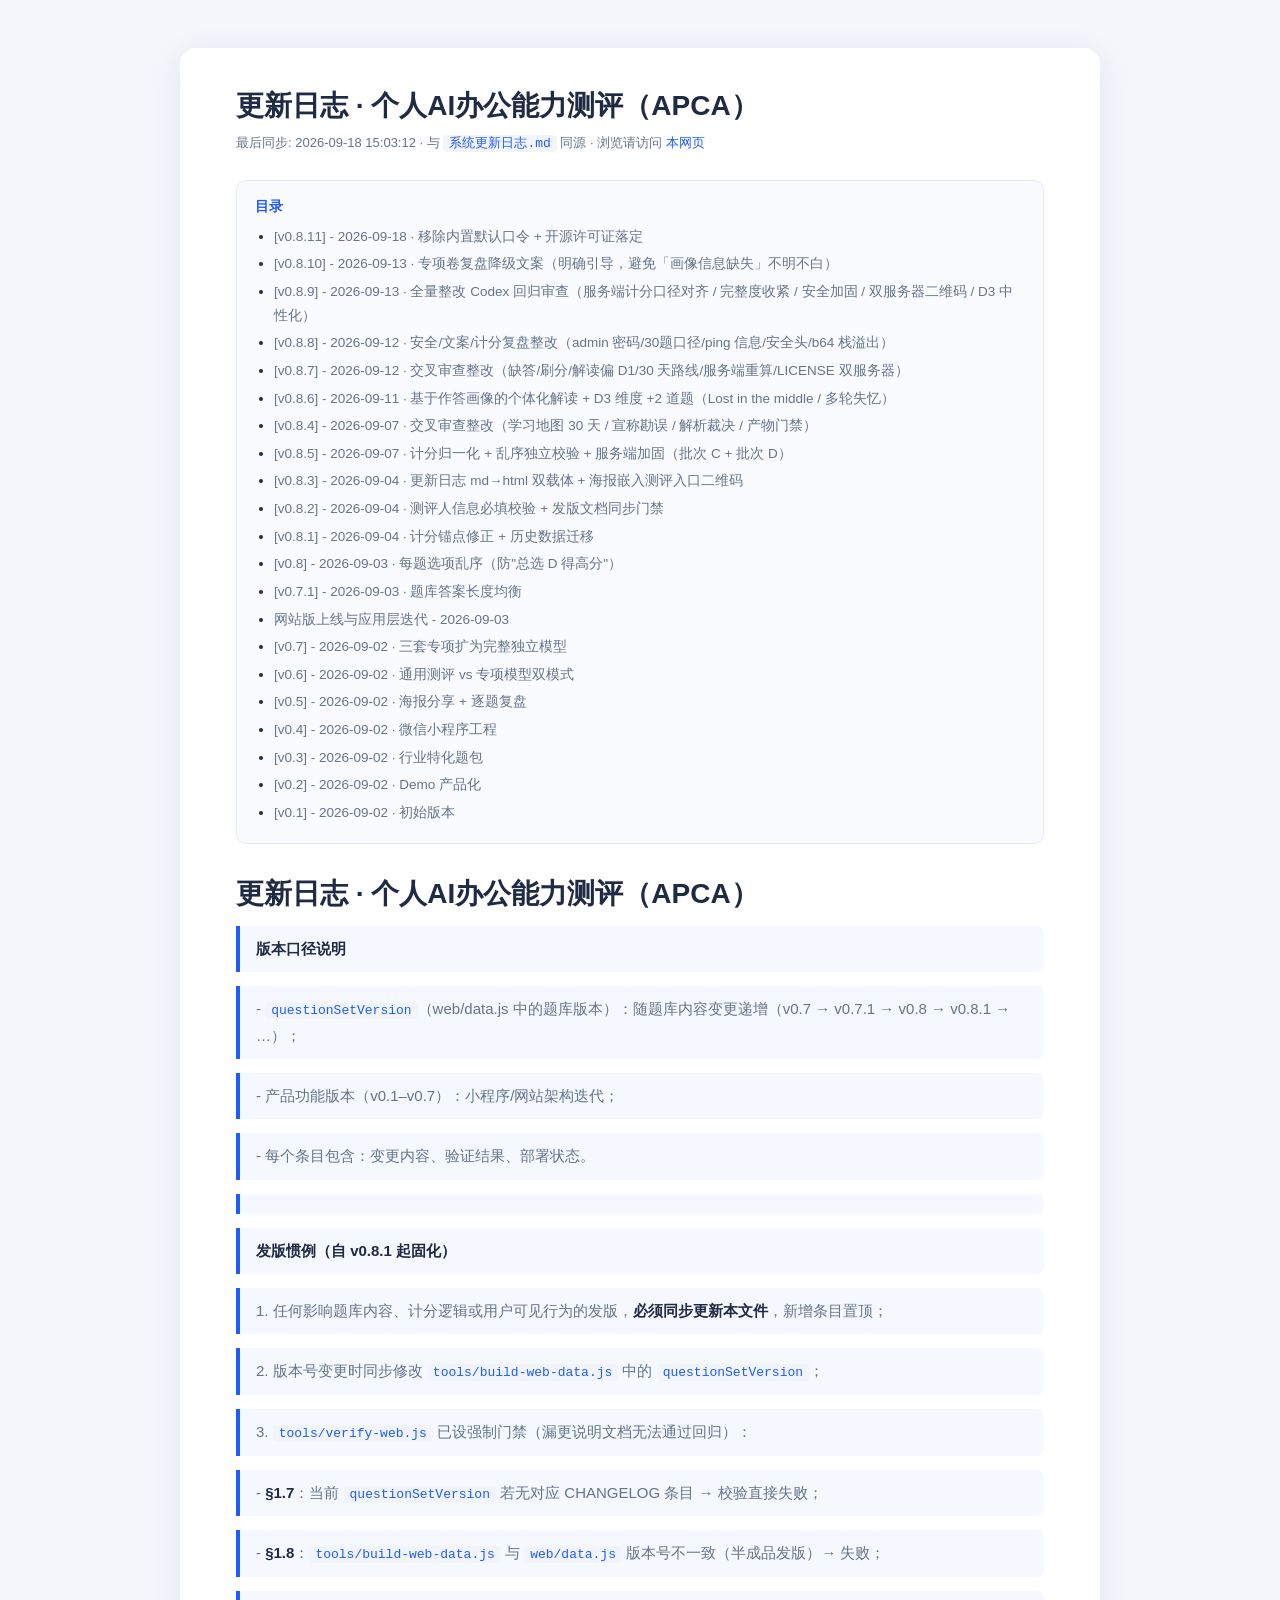
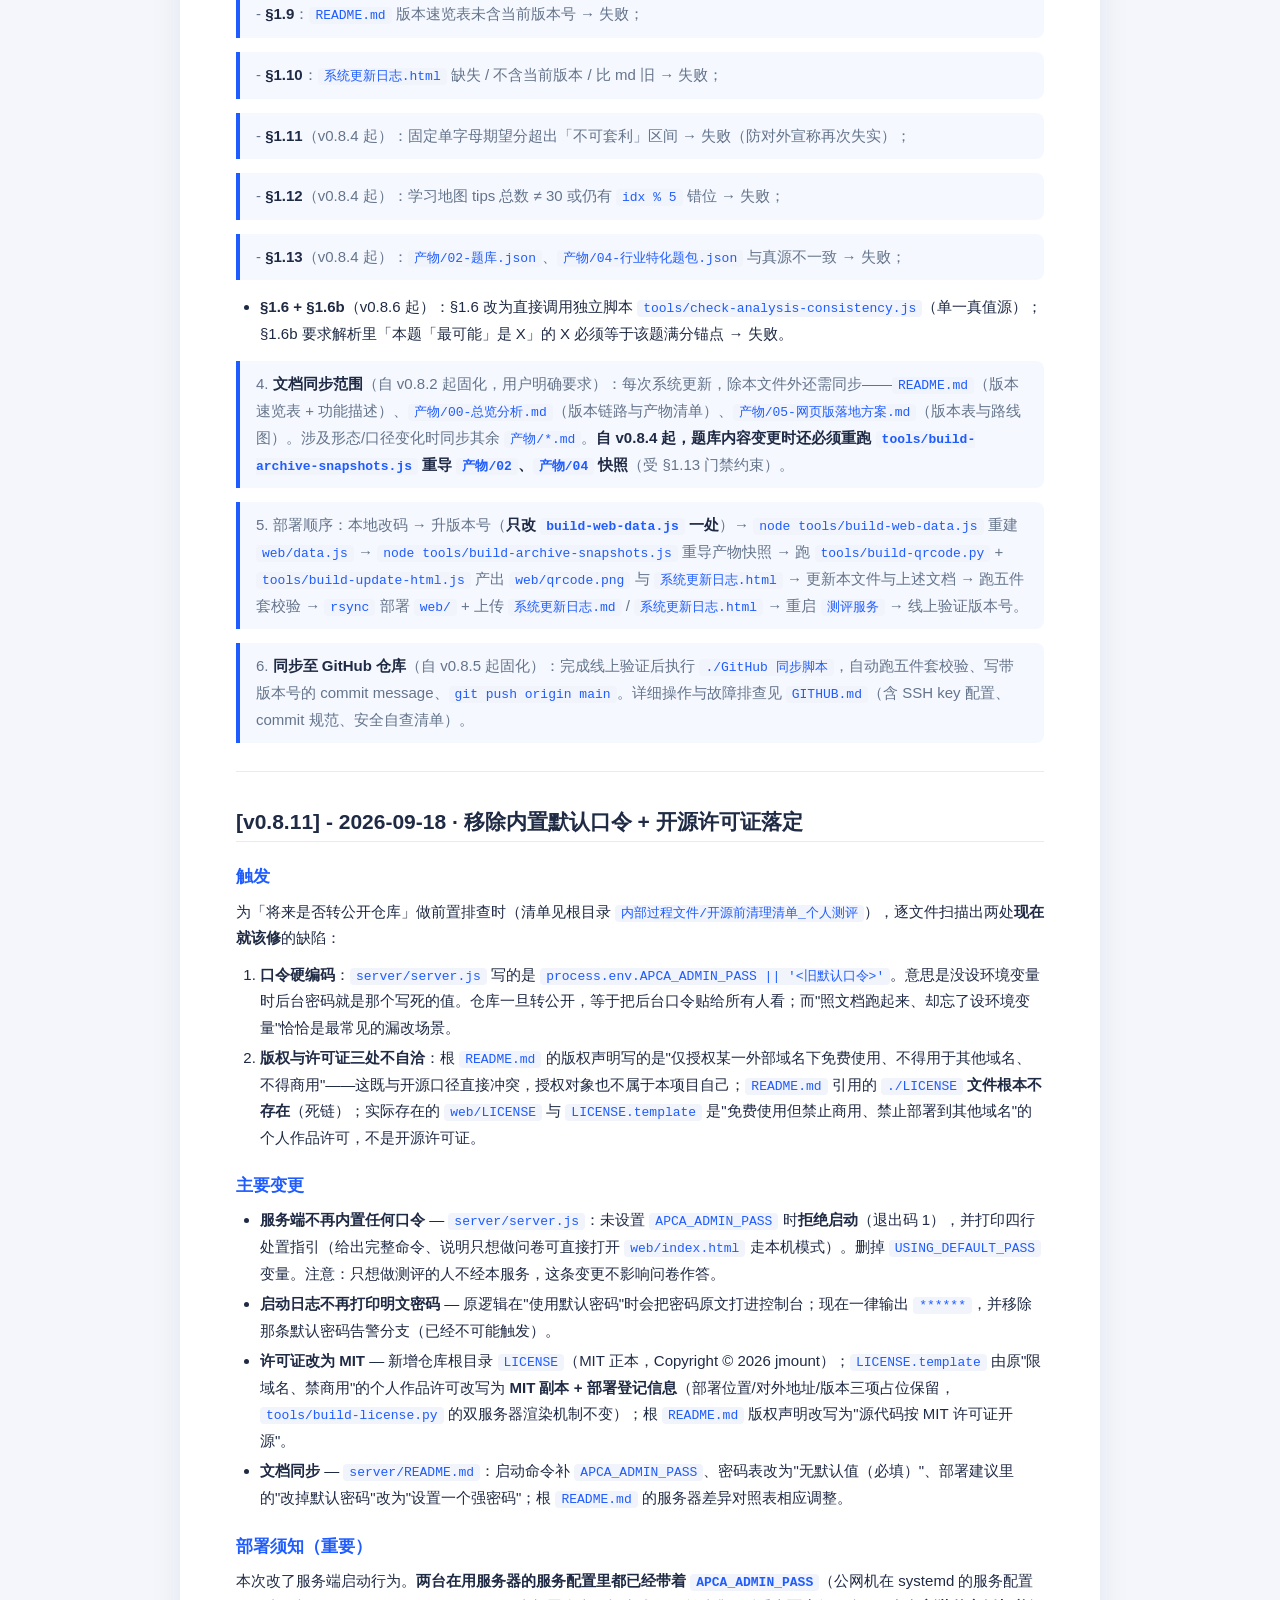
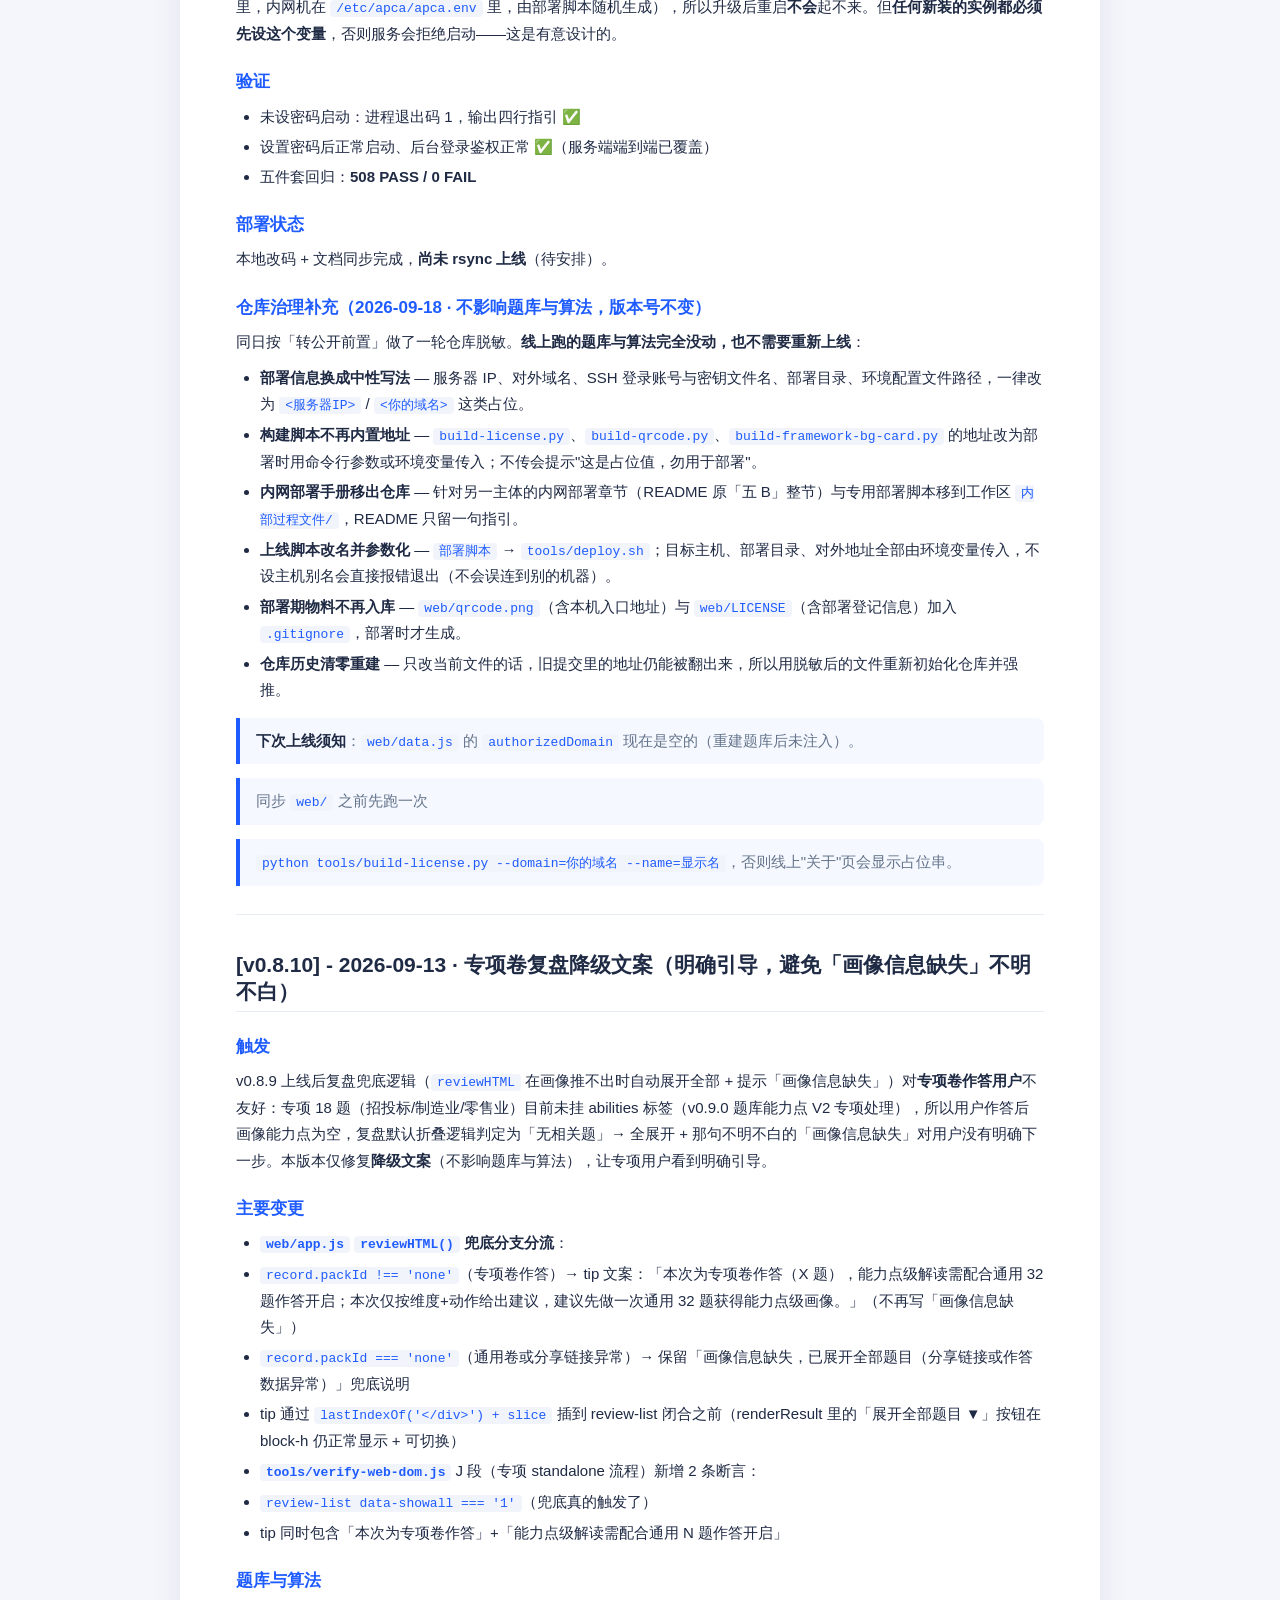
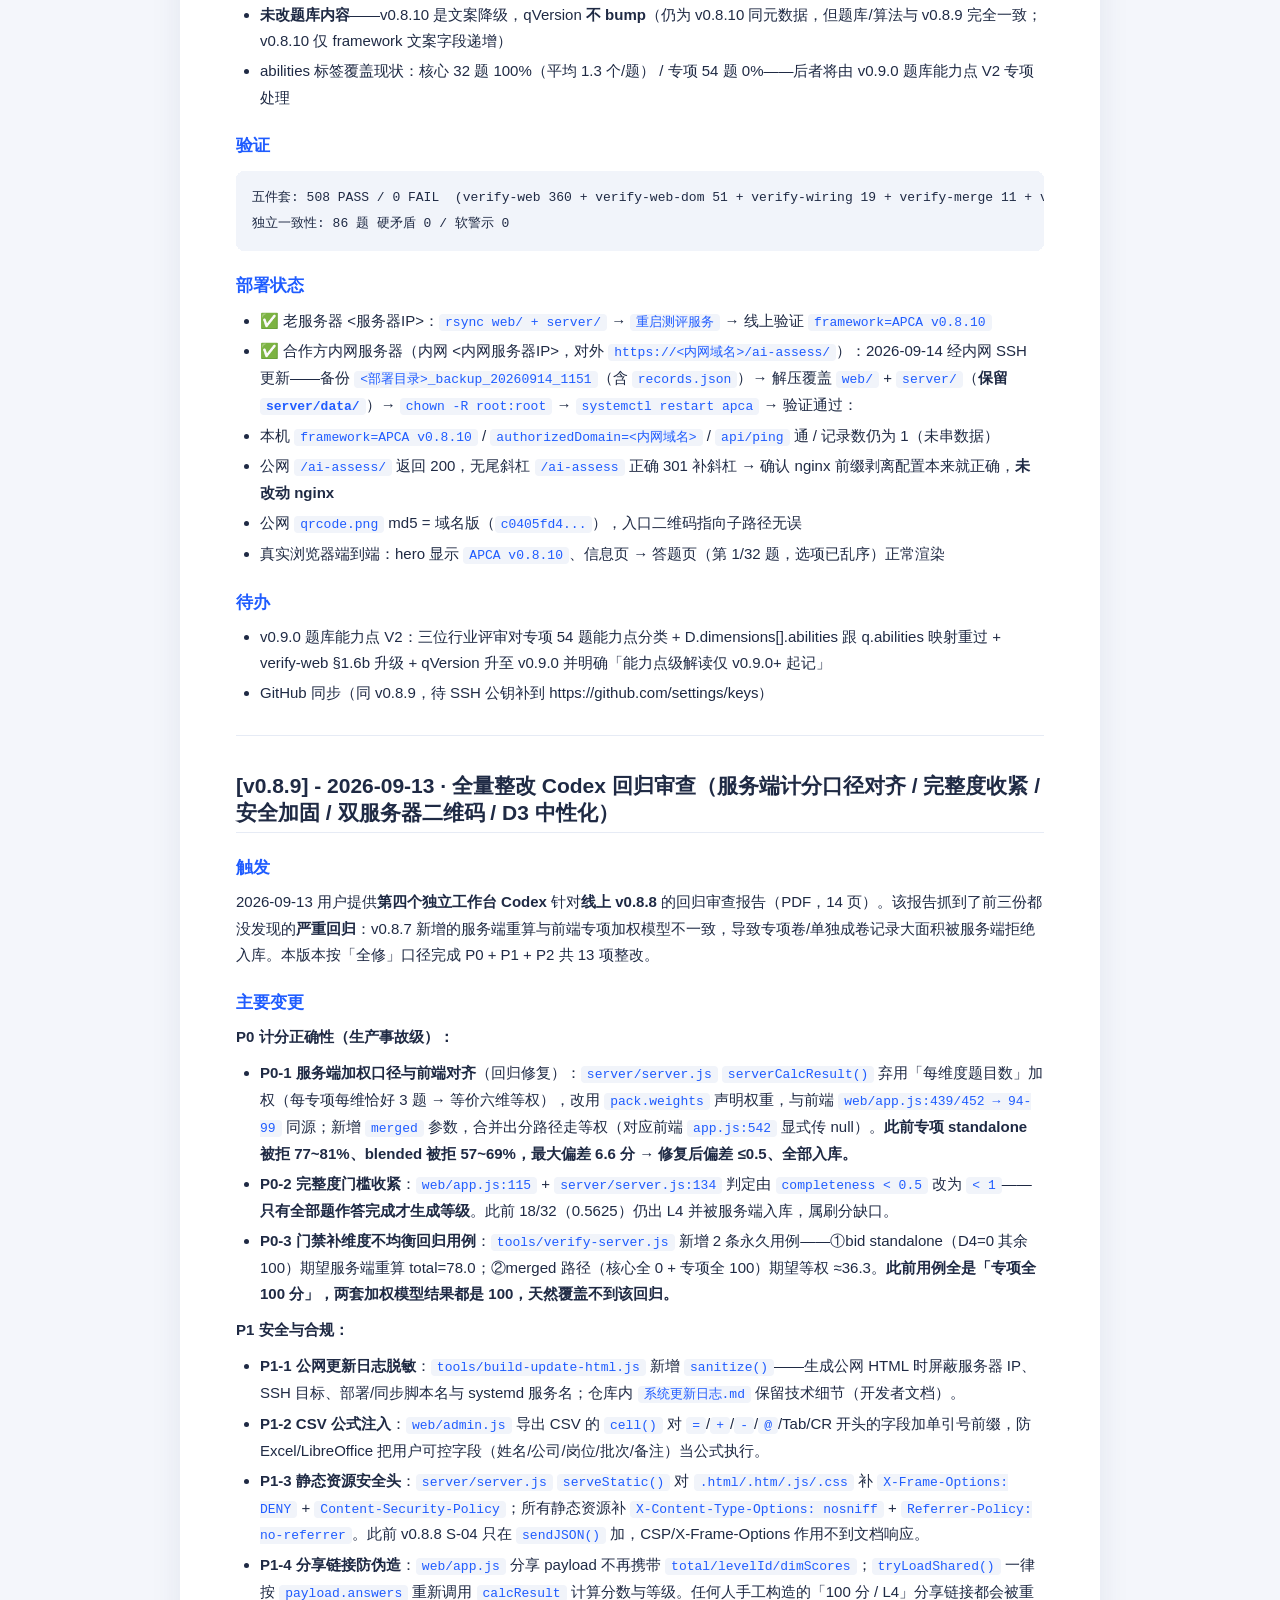
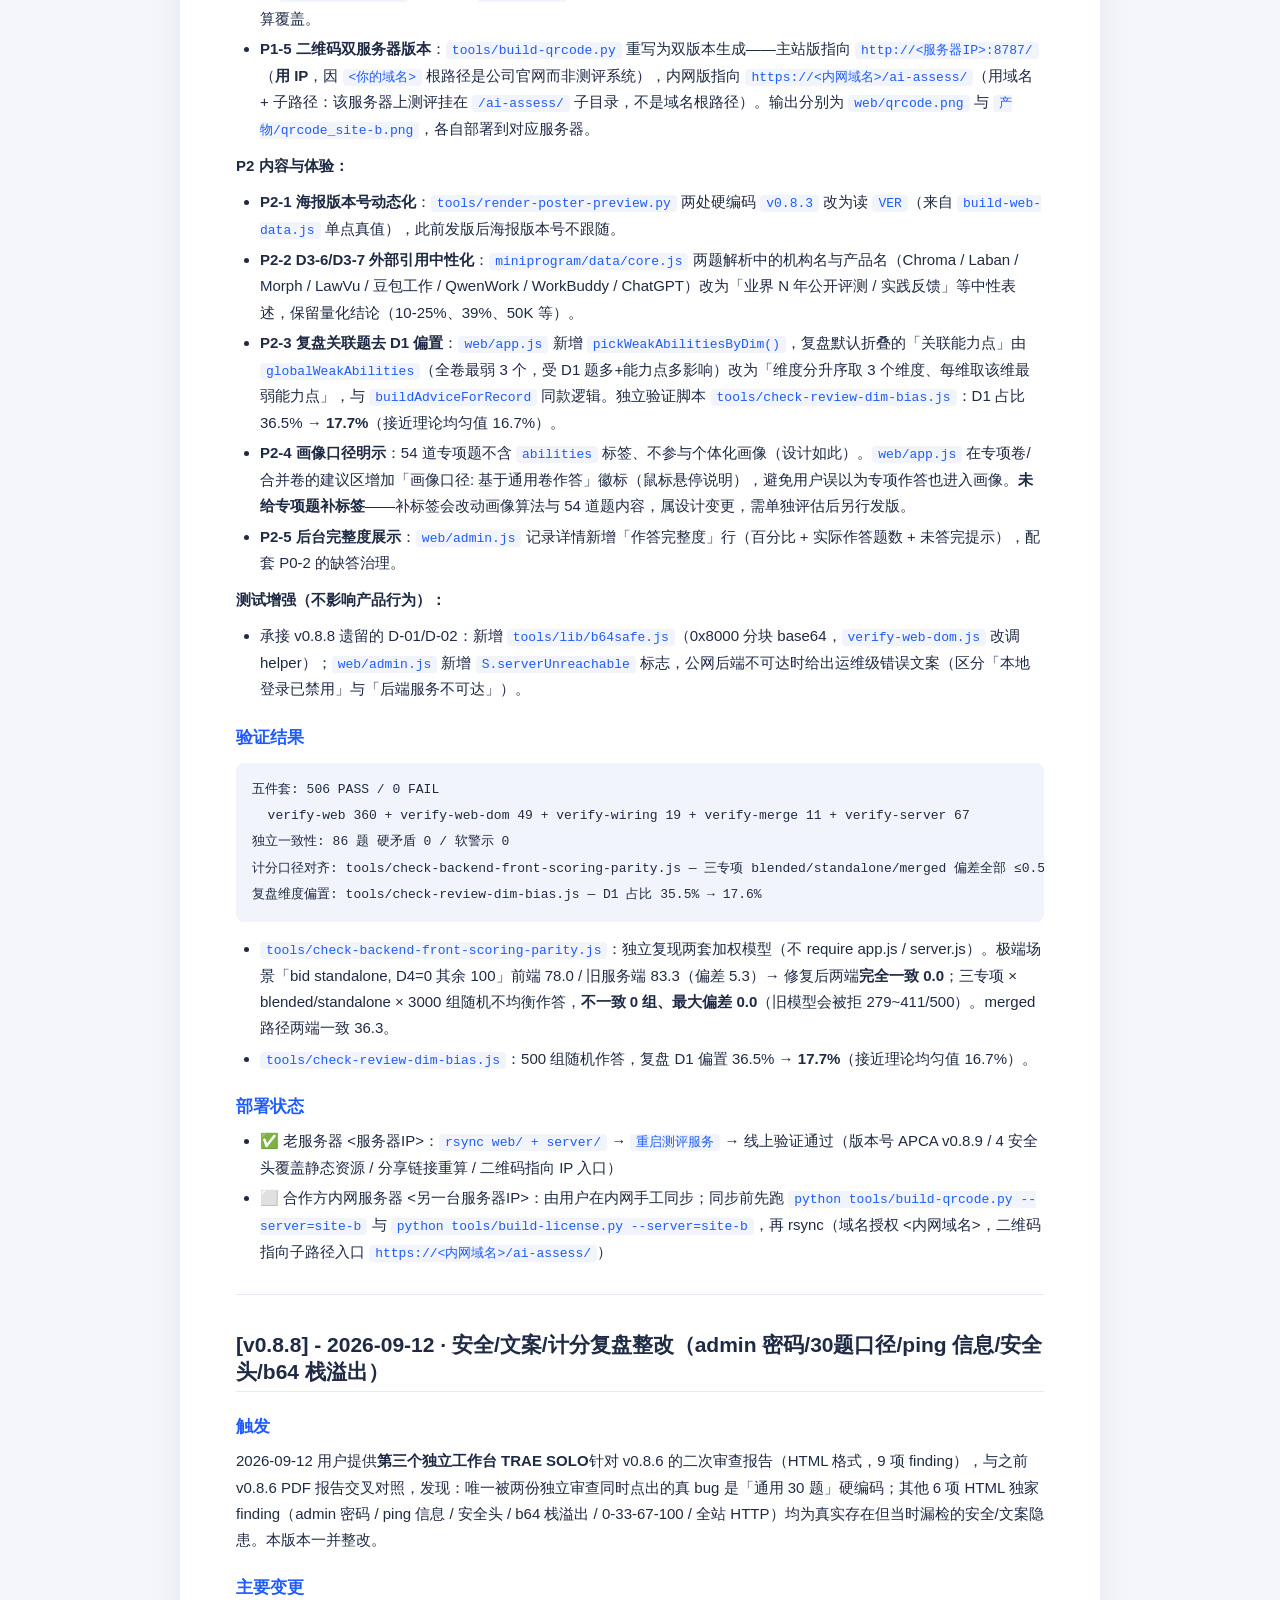
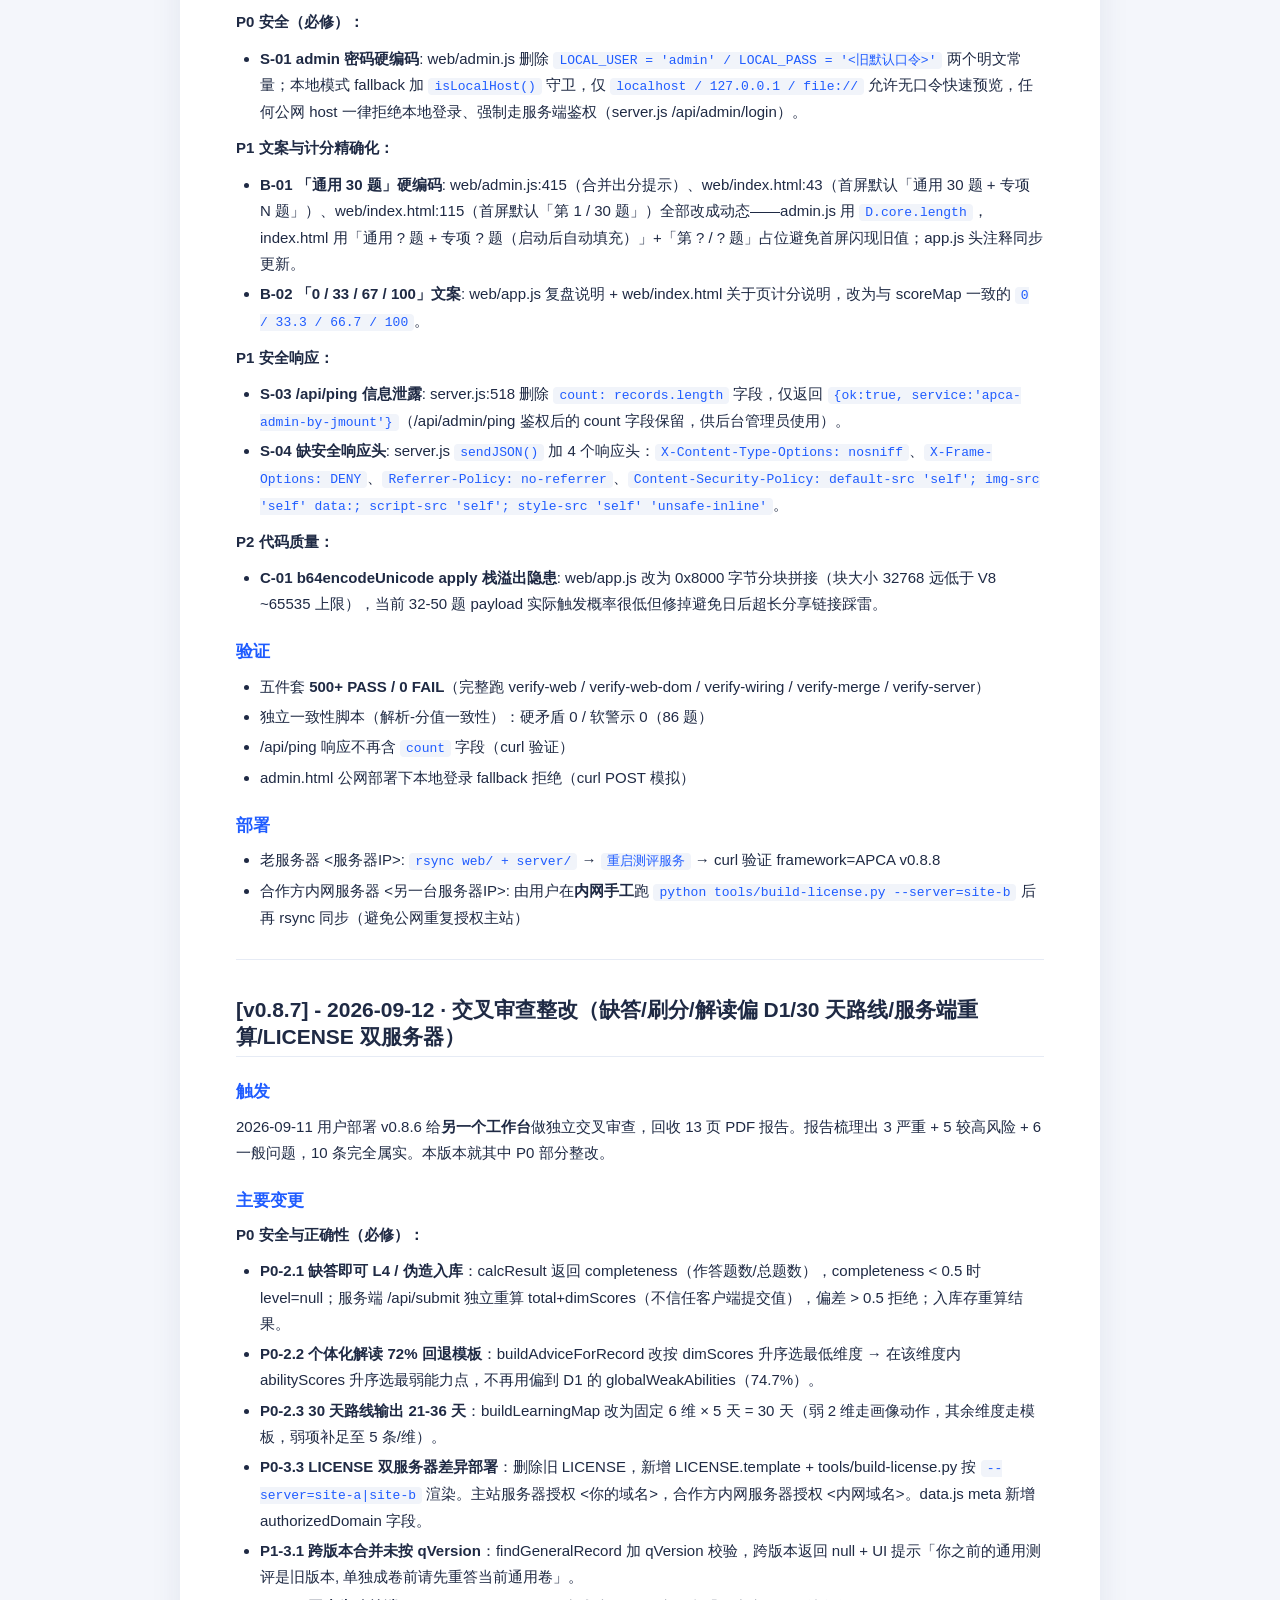
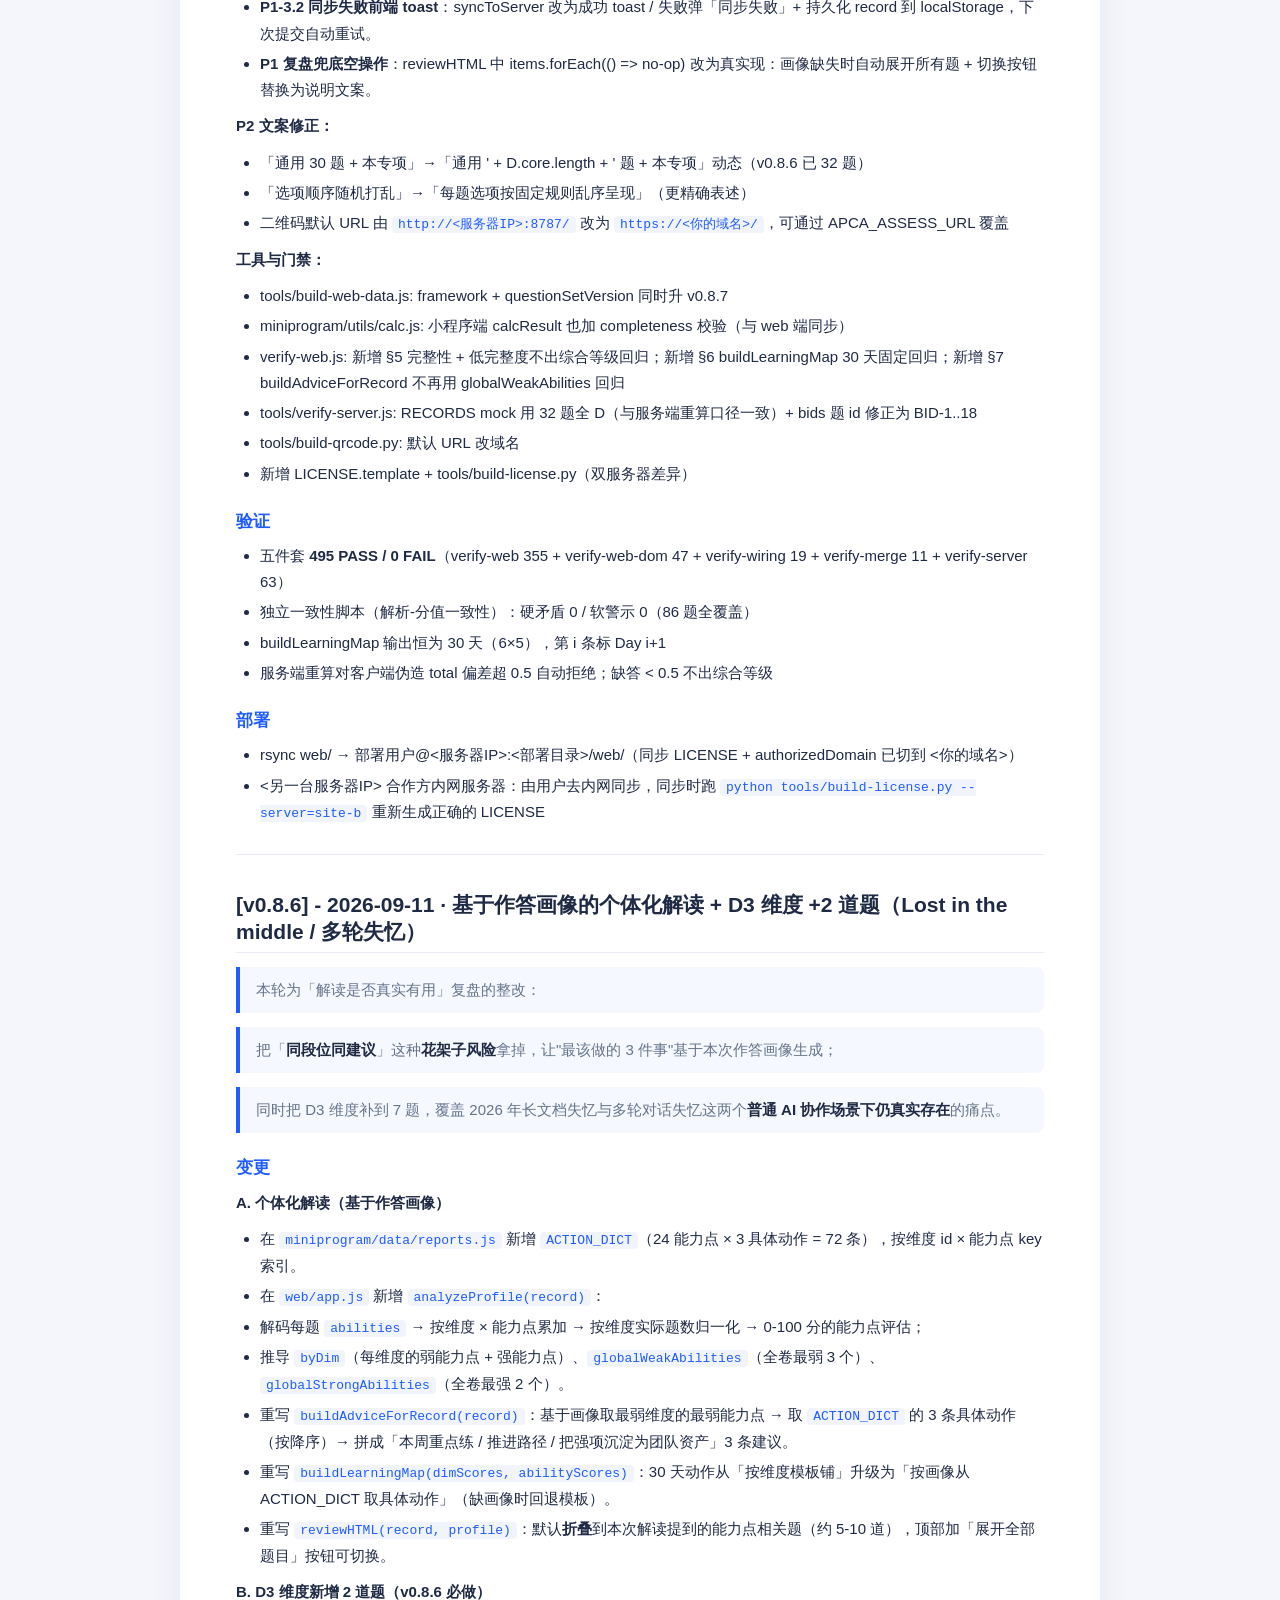
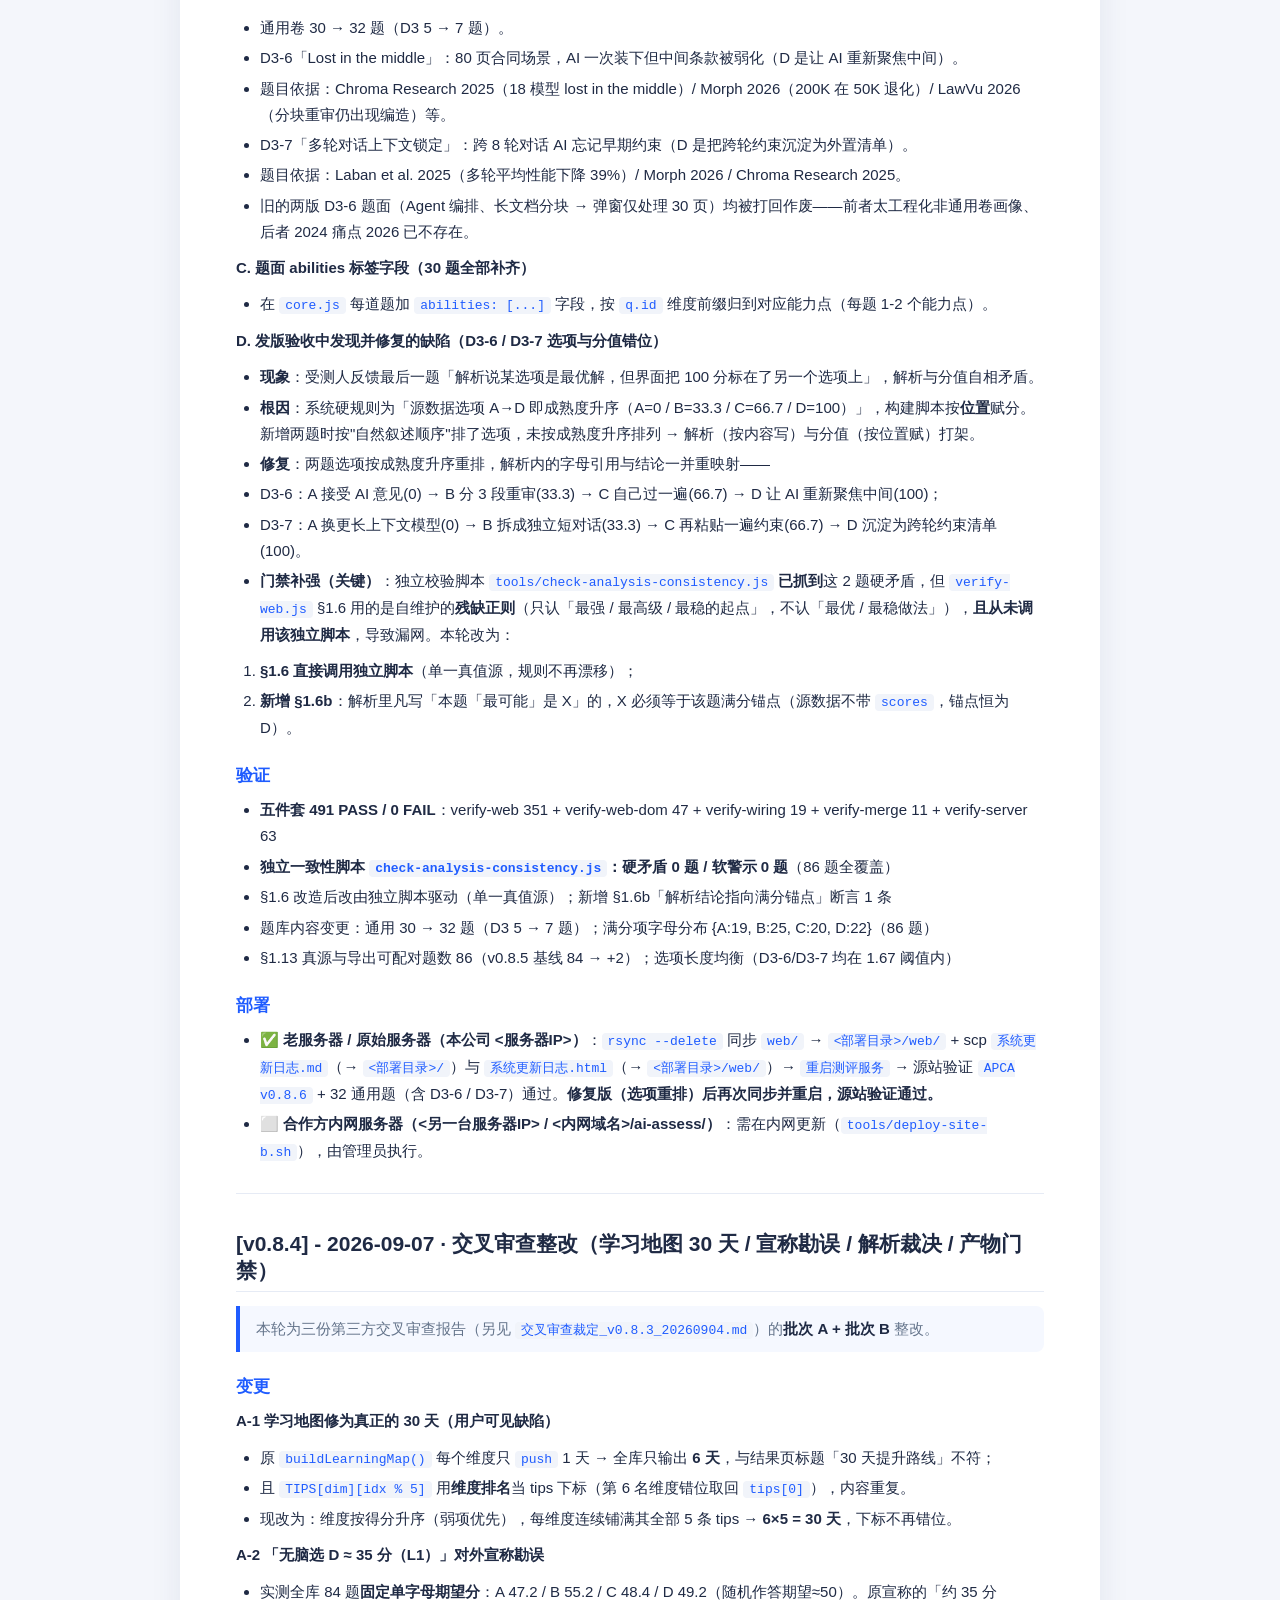
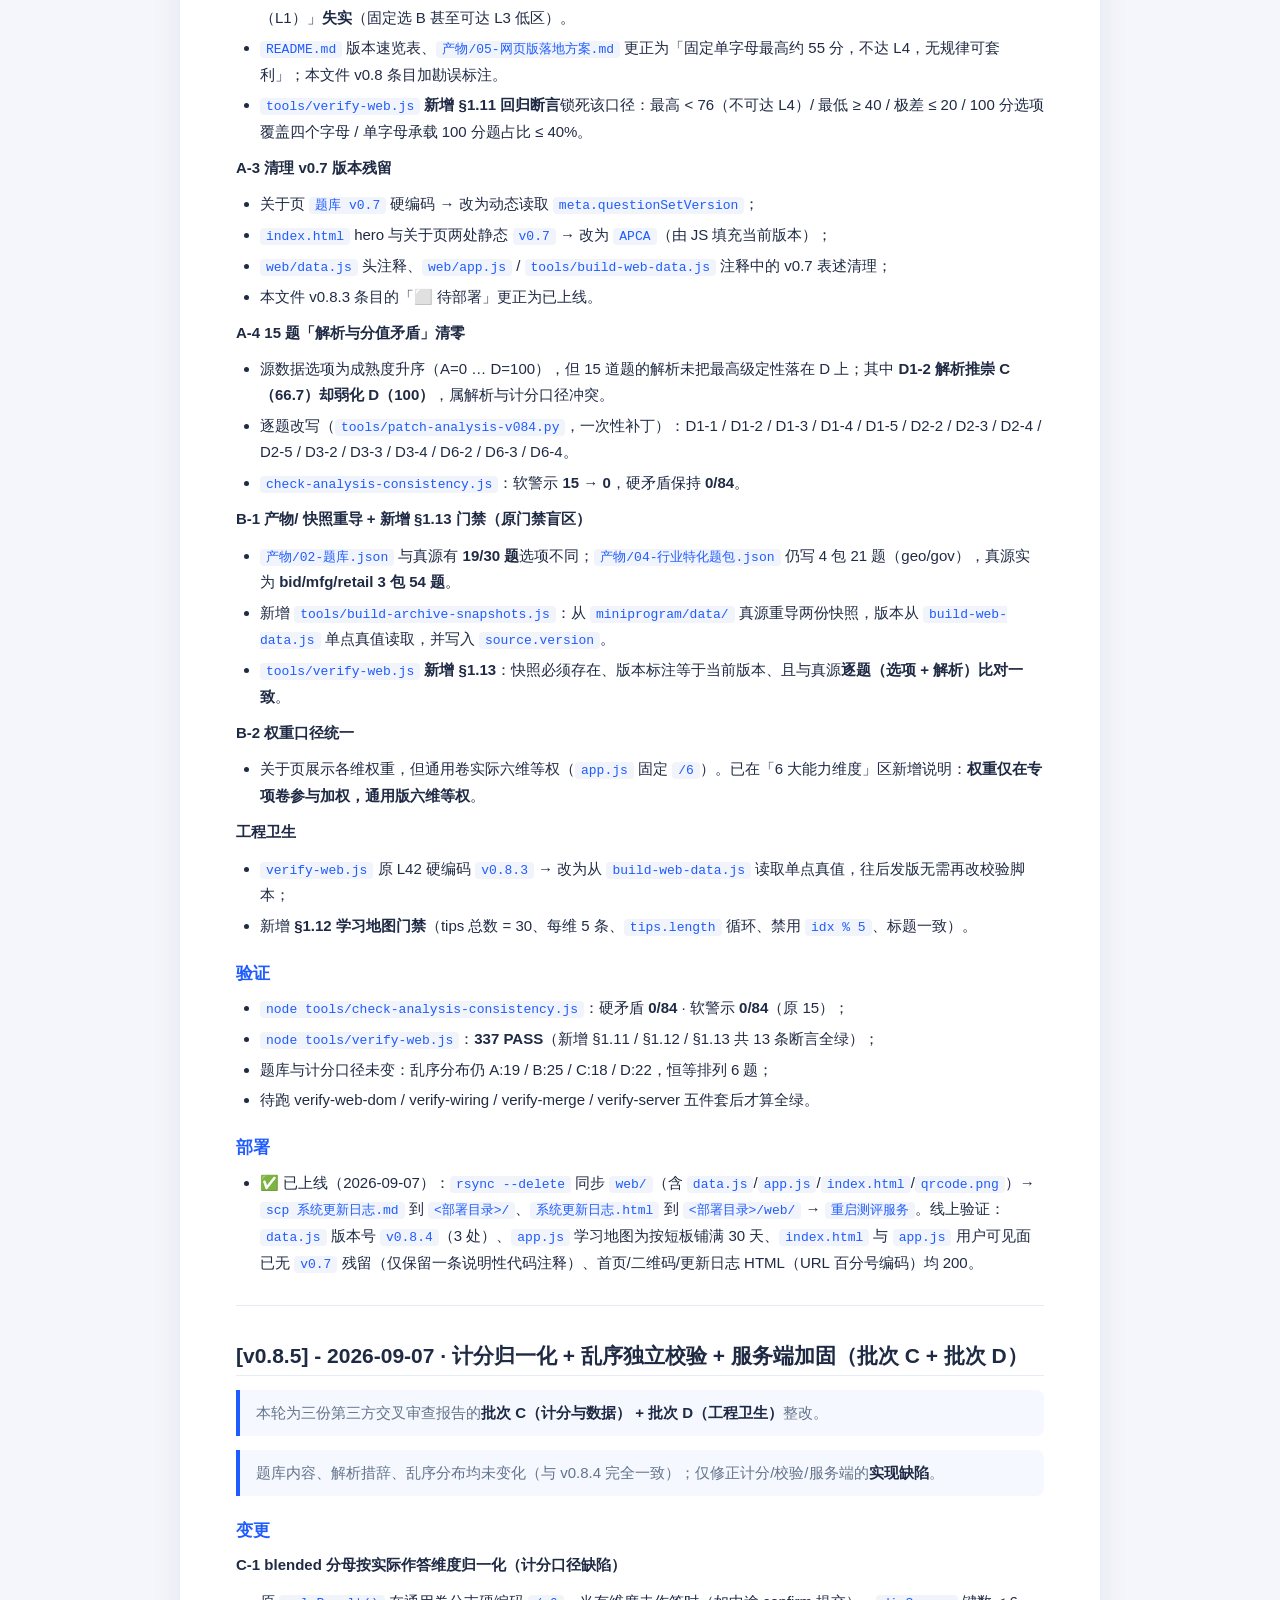
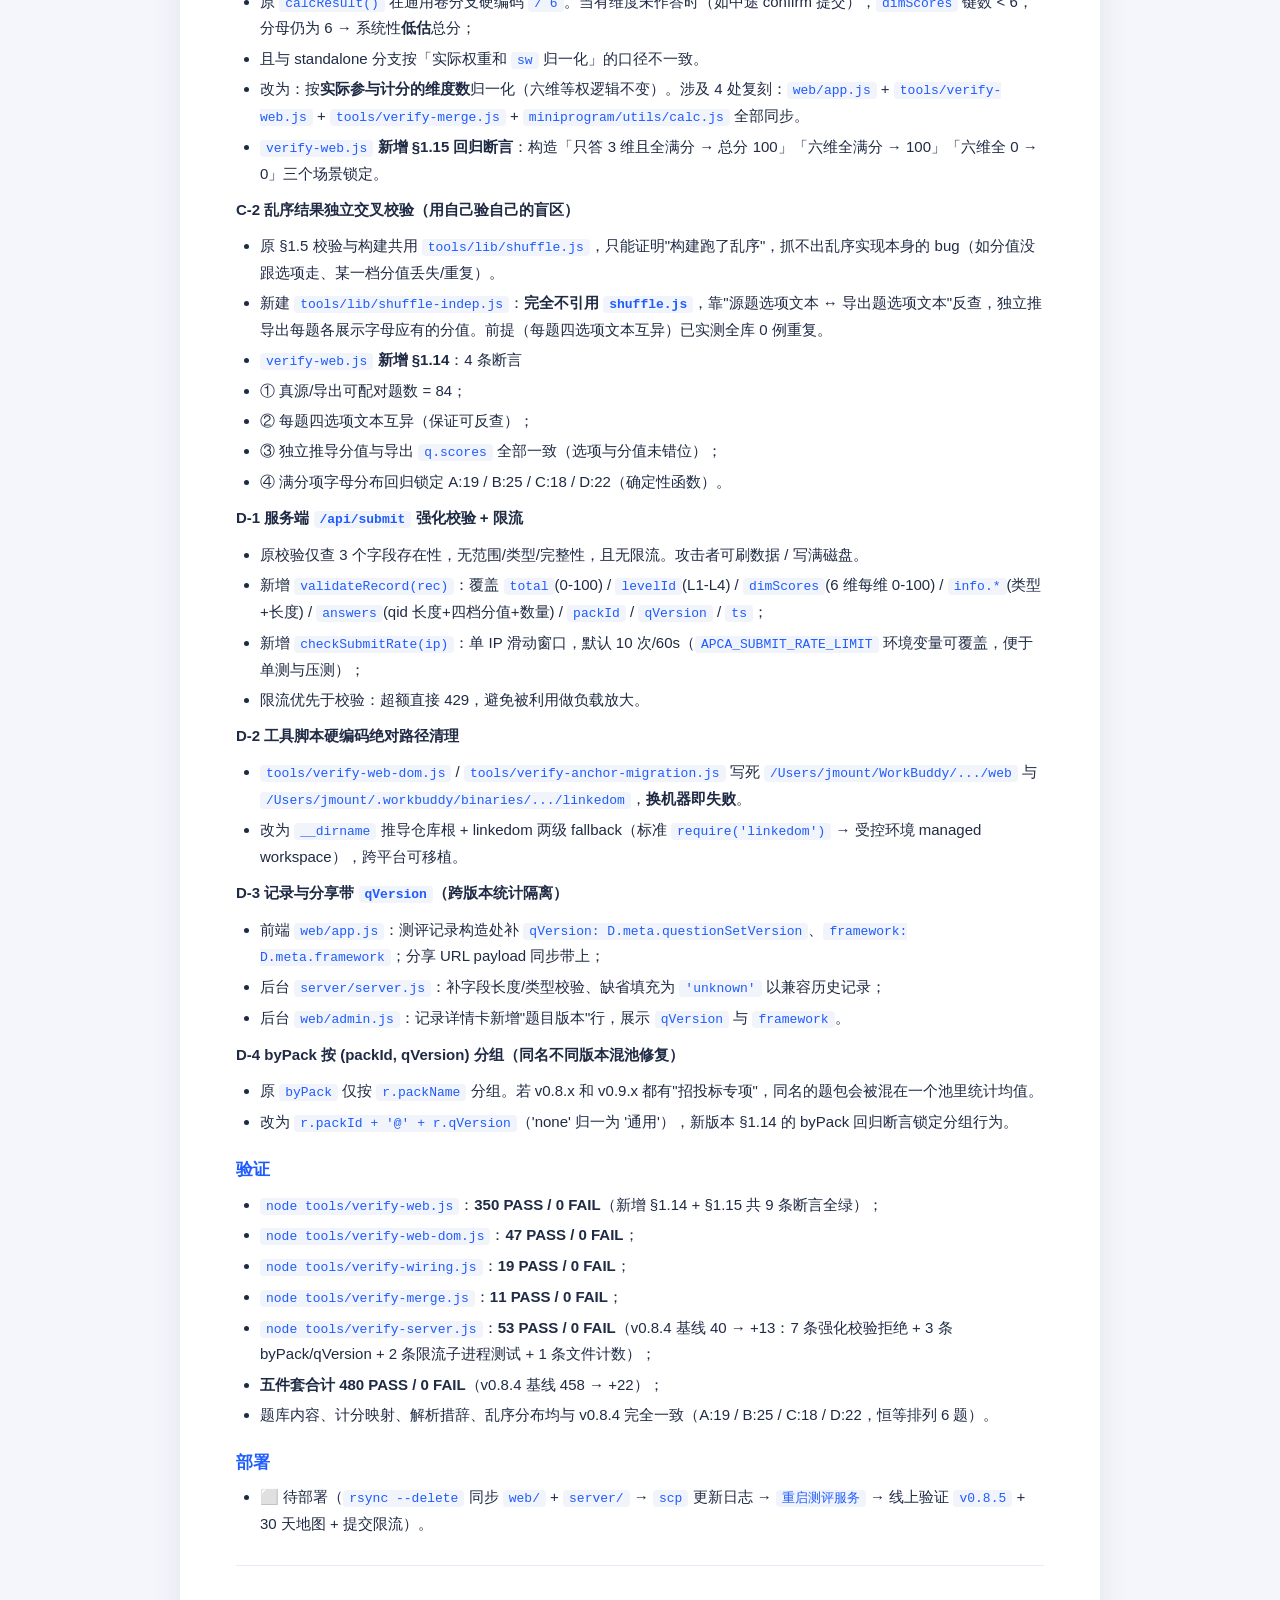
==== commit ddf20ff4: "补充 v0.8.11 仓库治理说明与下次上线须知 - 更新日志新增「仓库治理补充」小节(脱敏范围/脚本改名/历史重建/上线须知) - 重建 系统更新日志.html 与 web/ 副本 - 五件套 50" ====
--- a/web/系统更新日志.html
+++ b/web/系统更新日志.html
@@ -49,7 +49,7 @@
 <body>
 <main class="wrap">
 <h1>更新日志 · 个人AI办公能力测评（APCA）</h1>
-<div class="meta">最后同步: 2026-09-18 14:58:27 · 与 <code>系统更新日志.md</code> 同源 · 浏览请访问 <a href="#">本网页</a></div>
+<div class="meta">最后同步: 2026-09-18 15:03:12 · 与 <code>系统更新日志.md</code> 同源 · 浏览请访问 <a href="#">本网页</a></div>
 <nav class="toc"><b>目录</b><ul><li><a href="#v0811---2026-09-18-移除内置默认口令-开源许可证落定">[v0.8.11] - 2026-09-18 · 移除内置默认口令 + 开源许可证落定</a></li><li><a href="#v0810---2026-09-13-专项卷复盘降级文案明确引导避免画像信息缺失不明不白">[v0.8.10] - 2026-09-13 · 专项卷复盘降级文案（明确引导，避免「画像信息缺失」不明不白）</a></li><li><a href="#v089---2026-09-13-全量整改-codex-回归审查服务端计分口径对齐-完整度收紧-安全加固-双服务器二维码-d3">[v0.8.9] - 2026-09-13 · 全量整改 Codex 回归审查（服务端计分口径对齐 / 完整度收紧 / 安全加固 / 双服务器二维码 / D3 中性化）</a></li><li><a href="#v088---2026-09-12-安全文案计分复盘整改admin-密码30题口径ping-信息安全头b64-栈溢出">[v0.8.8] - 2026-09-12 · 安全/文案/计分复盘整改（admin 密码/30题口径/ping 信息/安全头/b64 栈溢出）</a></li><li><a href="#v087---2026-09-12-交叉审查整改缺答刷分解读偏-d130-天路线服务端重算license-双服务器">[v0.8.7] - 2026-09-12 · 交叉审查整改（缺答/刷分/解读偏 D1/30 天路线/服务端重算/LICENSE 双服务器）</a></li><li><a href="#v086---2026-09-11-基于作答画像的个体化解读-d3-维度-2-道题lost-in-the-middle-多轮失忆">[v0.8.6] - 2026-09-11 · 基于作答画像的个体化解读 + D3 维度 +2 道题（Lost in the middle / 多轮失忆）</a></li><li><a href="#v084---2026-09-07-交叉审查整改学习地图-30-天-宣称勘误-解析裁决-产物门禁">[v0.8.4] - 2026-09-07 · 交叉审查整改（学习地图 30 天 / 宣称勘误 / 解析裁决 / 产物门禁）</a></li><li><a href="#v085---2026-09-07-计分归一化-乱序独立校验-服务端加固批次-c-批次-d">[v0.8.5] - 2026-09-07 · 计分归一化 + 乱序独立校验 + 服务端加固（批次 C + 批次 D）</a></li><li><a href="#v083---2026-09-04-更新日志-mdhtml-双载体-海报嵌入测评入口二维码">[v0.8.3] - 2026-09-04 · 更新日志 md→html 双载体 + 海报嵌入测评入口二维码</a></li><li><a href="#v082---2026-09-04-测评人信息必填校验-发版文档同步门禁">[v0.8.2] - 2026-09-04 · 测评人信息必填校验 + 发版文档同步门禁</a></li><li><a href="#v081---2026-09-04-计分锚点修正-历史数据迁移">[v0.8.1] - 2026-09-04 · 计分锚点修正 + 历史数据迁移</a></li><li><a href="#v08---2026-09-03-每题选项乱序防总选-d-得高分">[v0.8] - 2026-09-03 · 每题选项乱序（防&quot;总选 D 得高分&quot;）</a></li><li><a href="#v071---2026-09-03-题库答案长度均衡">[v0.7.1] - 2026-09-03 · 题库答案长度均衡</a></li><li><a href="#网站版上线与应用层迭代---2026-09-03">网站版上线与应用层迭代 - 2026-09-03</a></li><li><a href="#v07---2026-09-02-三套专项扩为完整独立模型">[v0.7] - 2026-09-02 · 三套专项扩为完整独立模型</a></li><li><a href="#v06---2026-09-02-通用测评-vs-专项模型双模式">[v0.6] - 2026-09-02 · 通用测评 vs 专项模型双模式</a></li><li><a href="#v05---2026-09-02-海报分享-逐题复盘">[v0.5] - 2026-09-02 · 海报分享 + 逐题复盘</a></li><li><a href="#v04---2026-09-02-微信小程序工程">[v0.4] - 2026-09-02 · 微信小程序工程</a></li><li><a href="#v03---2026-09-02-行业特化题包">[v0.3] - 2026-09-02 · 行业特化题包</a></li><li><a href="#v02---2026-09-02-demo-产品化">[v0.2] - 2026-09-02 · Demo 产品化</a></li><li><a href="#v01---2026-09-02-初始版本">[v0.1] - 2026-09-02 · 初始版本</a></li></ul></nav>
 <h1 id="更新日志-个人ai办公能力测评apca">更新日志 · 个人AI办公能力测评（APCA）</h1>
 <blockquote><strong>版本口径说明</strong></blockquote>
@@ -99,6 +99,19 @@
 </ul>
 <h3 id="部署状态">部署状态<a class="anchor" href="#部署状态">#</a></h3>
 <p>本地改码 + 文档同步完成，<strong>尚未 rsync 上线</strong>（待安排）。</p>
+<h3 id="仓库治理补充2026-09-18-不影响题库与算法版本号不变">仓库治理补充（2026-09-18 · 不影响题库与算法，版本号不变）<a class="anchor" href="#仓库治理补充2026-09-18-不影响题库与算法版本号不变">#</a></h3>
+<p>同日按「转公开前置」做了一轮仓库脱敏。<strong>线上跑的题库与算法完全没动，也不需要重新上线</strong>：</p>
+<ul>
+<li><strong>部署信息换成中性写法</strong> — 服务器 IP、对外域名、SSH 登录账号与密钥文件名、部署目录、环境配置文件路径，一律改为 <code>&lt;服务器IP&gt;</code> / <code>&lt;你的域名&gt;</code> 这类占位。</li>
+<li><strong>构建脚本不再内置地址</strong> — <code>build-license.py</code>、<code>build-qrcode.py</code>、<code>build-framework-bg-card.py</code> 的地址改为部署时用命令行参数或环境变量传入；不传会提示&quot;这是占位值，勿用于部署&quot;。</li>
+<li><strong>内网部署手册移出仓库</strong> — 针对另一主体的内网部署章节（README 原「五 B」整节）与专用部署脚本移到工作区 <code>内部过程文件/</code>，README 只留一句指引。</li>
+<li><strong>上线脚本改名并参数化</strong> — <code>部署脚本</code> → <code>tools/deploy.sh</code>；目标主机、部署目录、对外地址全部由环境变量传入，不设主机别名会直接报错退出（不会误连到别的机器）。</li>
+<li><strong>部署期物料不再入库</strong> — <code>web/qrcode.png</code>（含本机入口地址）与 <code>web/LICENSE</code>（含部署登记信息）加入 <code>.gitignore</code>，部署时才生成。</li>
+<li><strong>仓库历史清零重建</strong> — 只改当前文件的话，旧提交里的地址仍能被翻出来，所以用脱敏后的文件重新初始化仓库并强推。</li>
+</ul>
+<blockquote><strong>下次上线须知</strong>：<code>web/data.js</code> 的 <code>authorizedDomain</code> 现在是空的（重建题库后未注入）。</blockquote>
+<blockquote>同步 <code>web/</code> 之前先跑一次</blockquote>
+<blockquote><code>python tools/build-license.py --domain=你的域名 --name=显示名</code>，否则线上&quot;关于&quot;页会显示占位串。</blockquote>
 <hr/>
 <h2 id="v0810---2026-09-13-专项卷复盘降级文案明确引导避免画像信息缺失不明不白">[v0.8.10] - 2026-09-13 · 专项卷复盘降级文案（明确引导，避免「画像信息缺失」不明不白）<a class="anchor" href="#v0810---2026-09-13-专项卷复盘降级文案明确引导避免画像信息缺失不明不白">#</a></h2>
 <h3 id="触发">触发<a class="anchor" href="#触发">#</a></h3>
